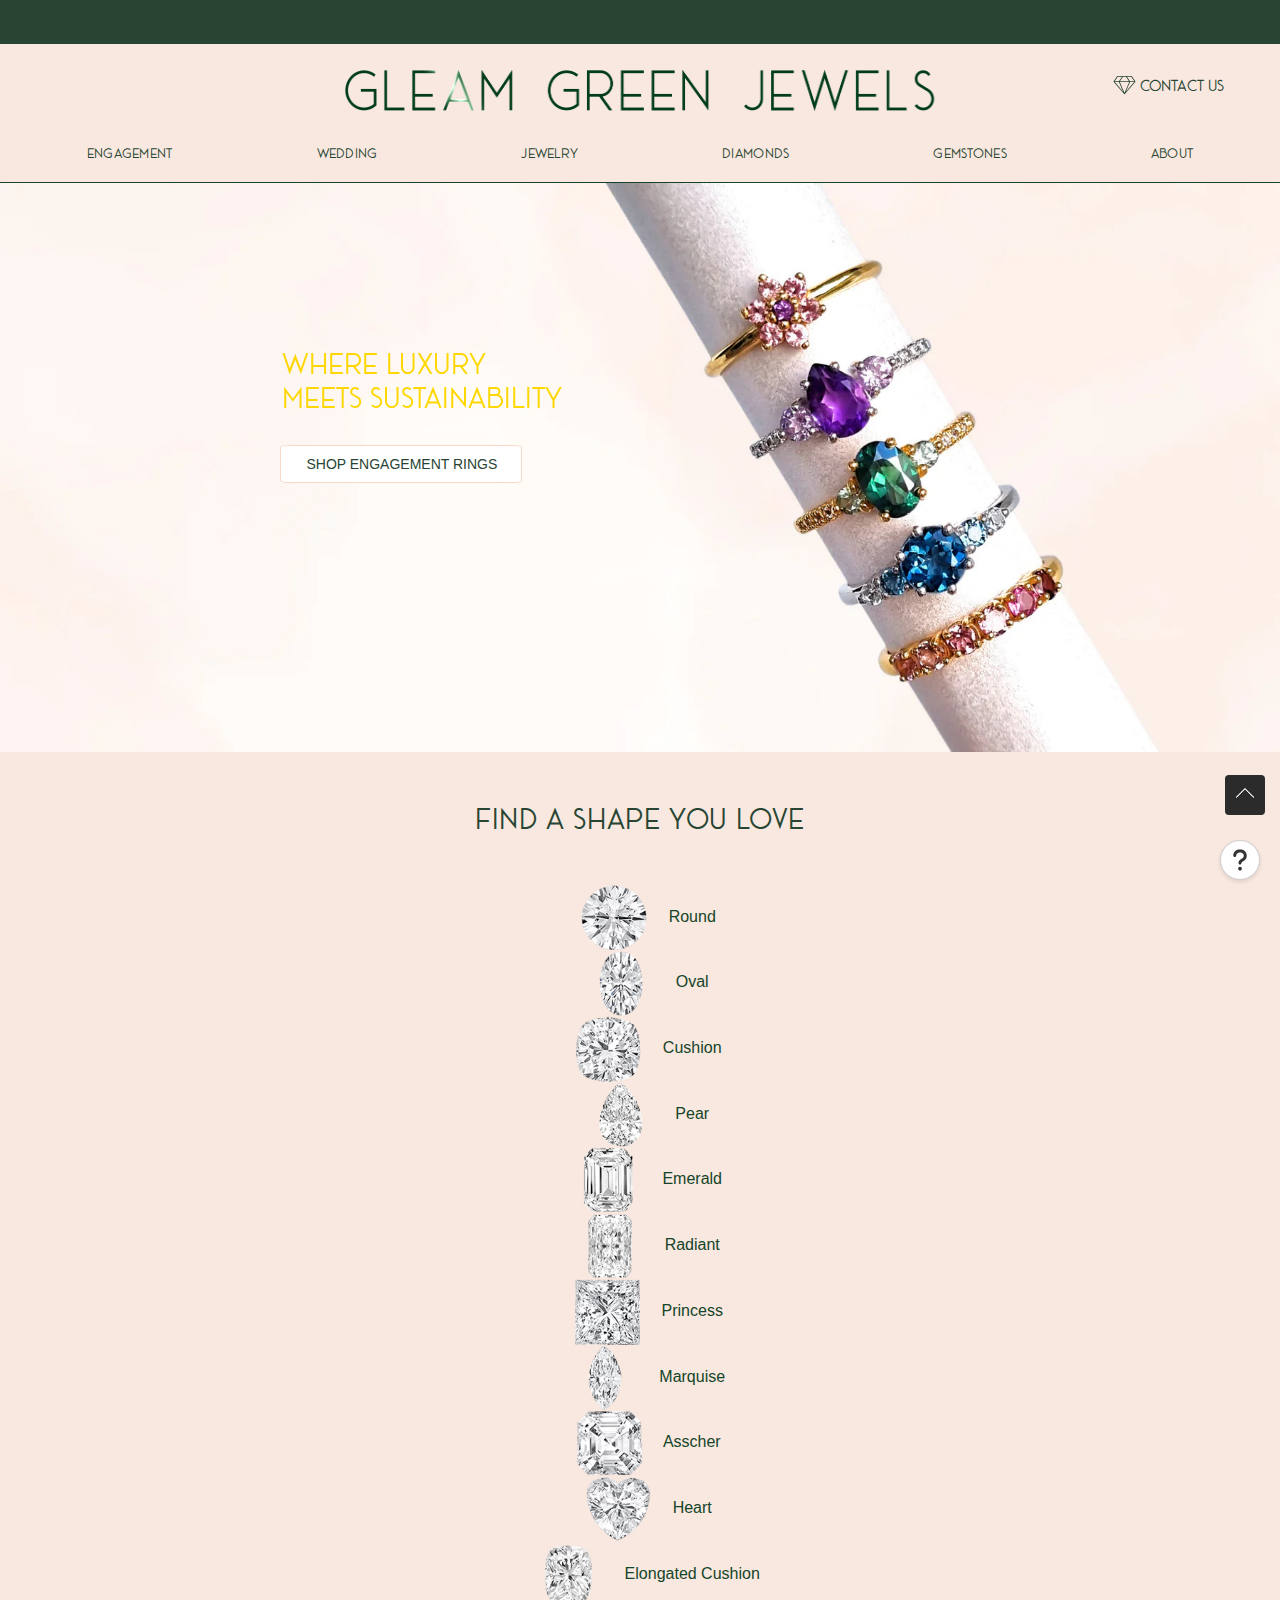
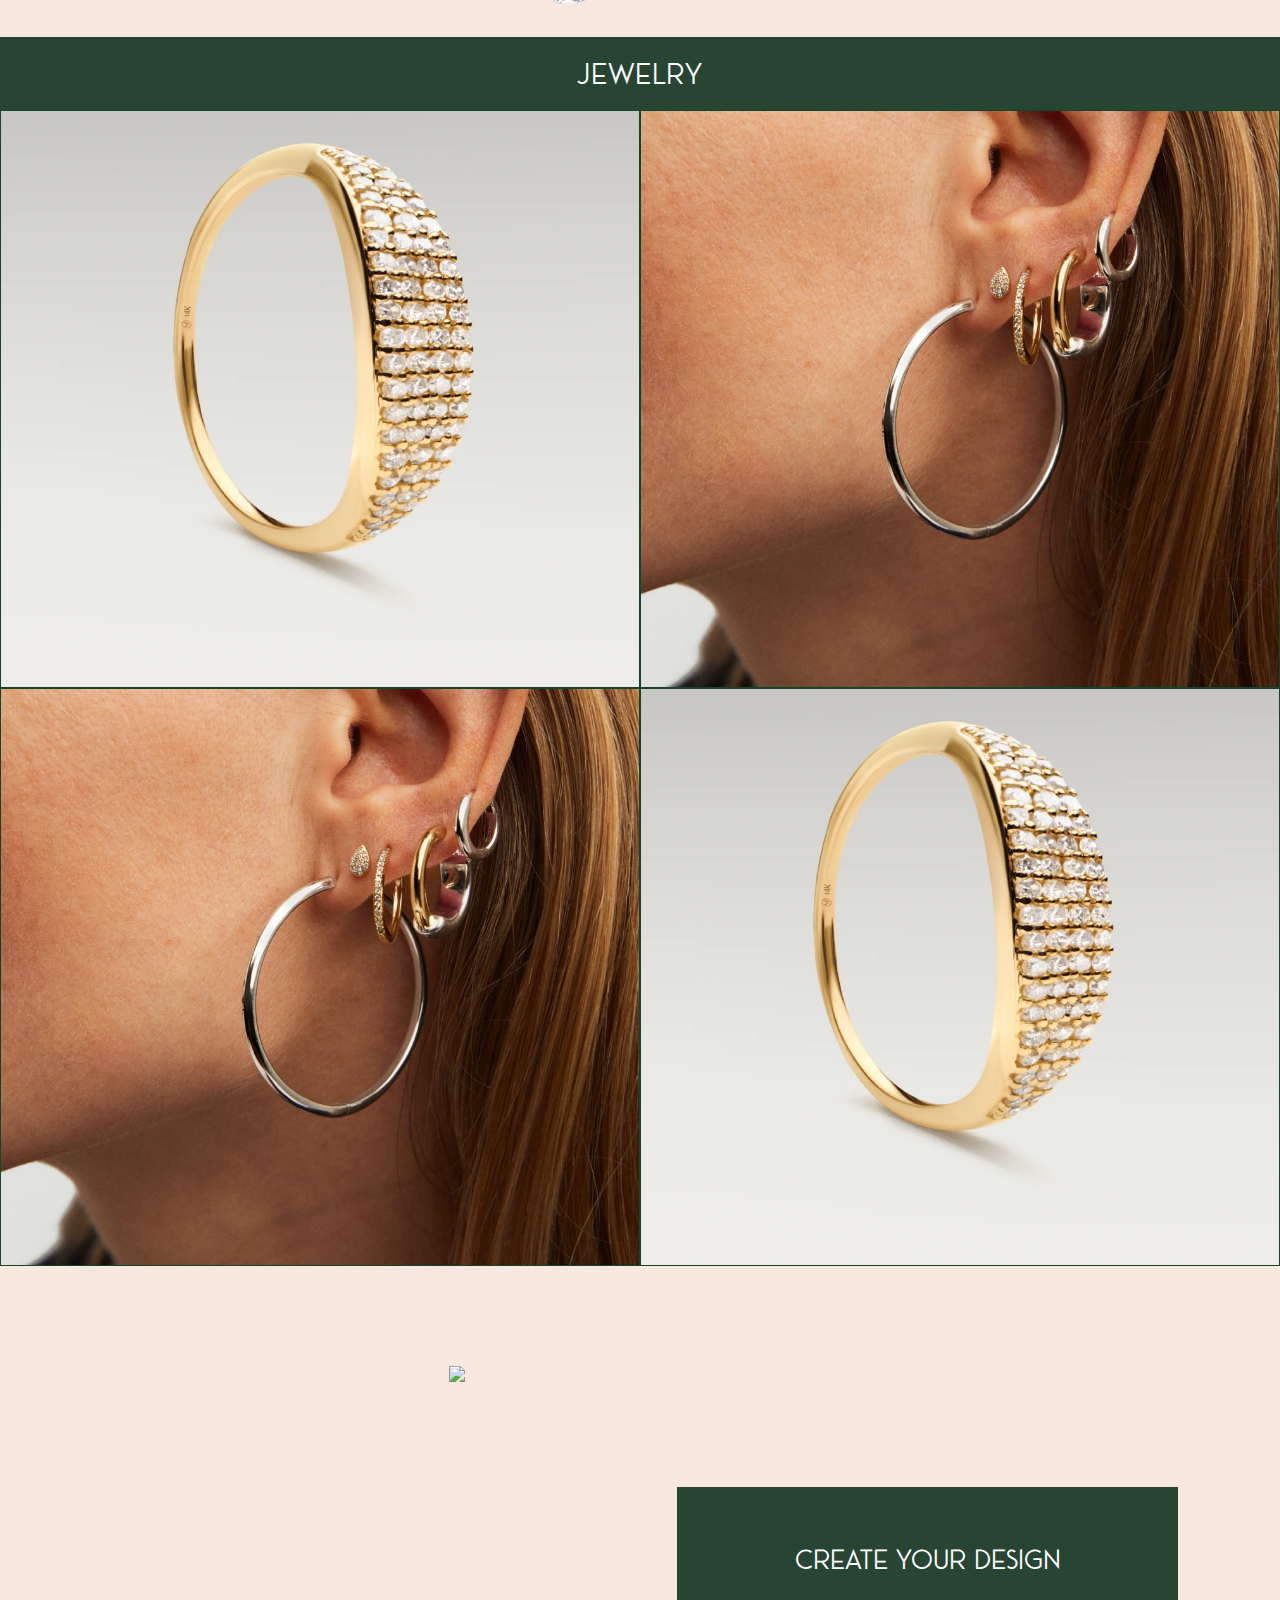
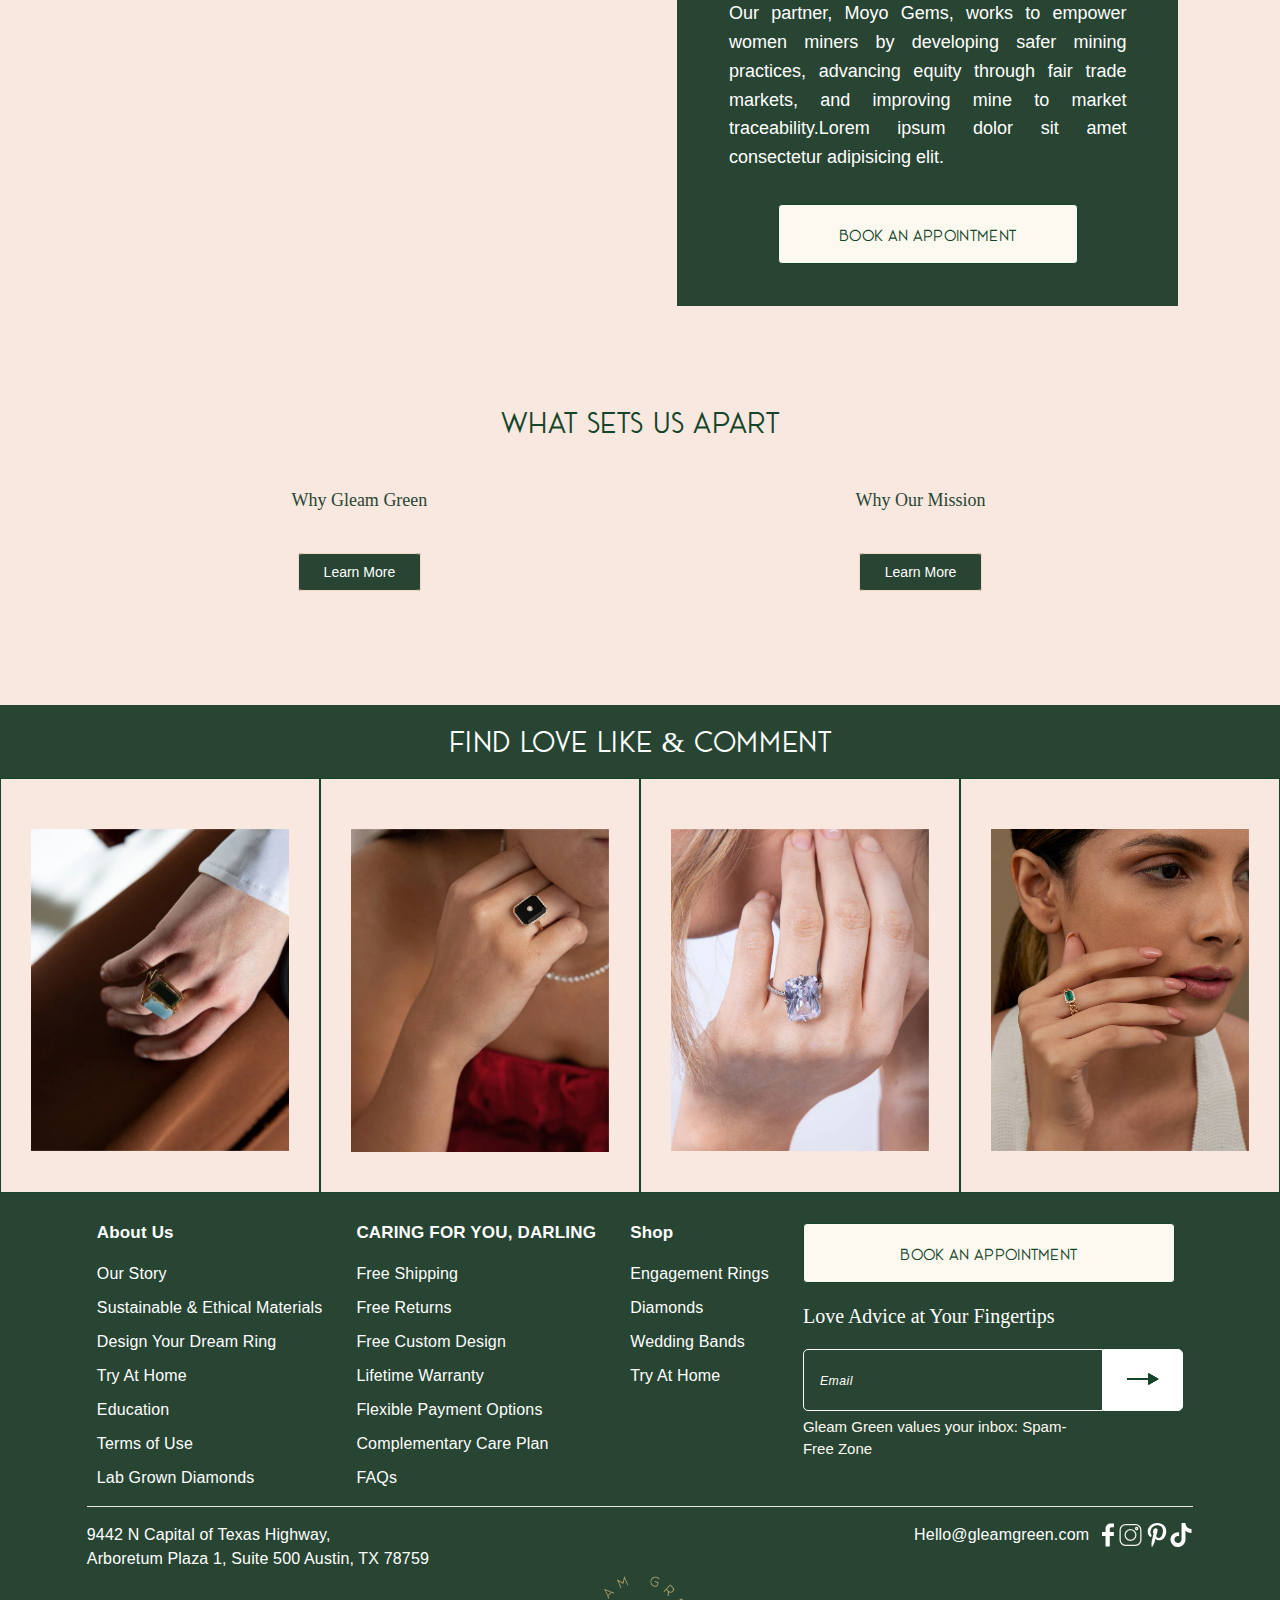
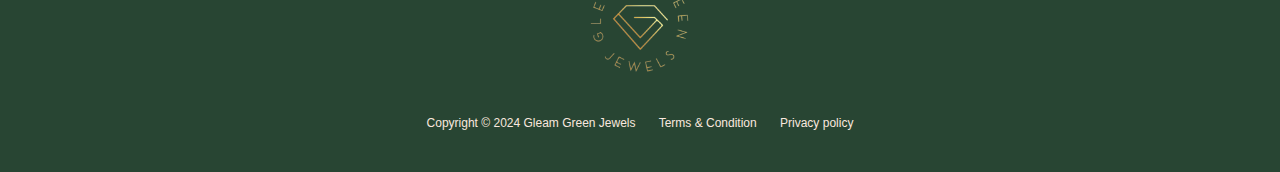
==== index.html @ c7a35955 "first changes" ====
<!DOCTYPE html>
<html lang="en">

<head>
  <meta charset="utf-8" />
  <meta http-equiv="X-UA-Compatible" content="IE=edge" />
  <meta name="viewport" content="width=device-width, initial-scale=1, maximum-scale=1,user-scalable=0" />
  <meta name="mobile-web-app-capable" content="yes" />

  <title>Gleam Green Jewels</title>
  <meta name="title" content="Lab Grown Diamond Jewelry | Lab Created Diamonds | Gleam Green Jewels" />
  <meta name="description"
    content="Discover exquisite lab grown diamond jewelry at Gleam Green Jewels.  Shop our stunning collection of lab created diamonds for the perfect blend of sustainability and beauty. " />
  <meta name="keywords" content="Welcome To Gleam Green Jewels" />
  <meta name="facebook-domain-verification" content="35gmfvjomh43nlae6ckpifptfanebv" />
  <meta name="p:domain_verify" content="8fe24c68cb77d298cdb9eaea27be6082" />
  <meta name="csrf-token" content="O7rP6PIpNU9p1ubCf6b6psFUedAJtEUYxdiS3LBJ" />
  <link rel="canonical" href="index.html" />
  <meta property="og:url" content="https://www.gleamgreen.com/" />

  <link rel="preconnect" href="https://images.gleamgreen.com" />
  <link rel="preconnect" href="https://media.gleamgreen.com" />
  <meta property="og:title" content="Lab Created Diamonds | Gleam Green Jewels" />
  <meta property="og:image" content="https://images.gleamgreen.com/images/logo.svg"
    name="Lab Created Diamonds | Gleam Green Jewels" />
  <meta property="og:description"
    content="Discover exquisite lab grown diamond jewelry at Gleam Green Jewels.  Shop our stunning collection of lab created diamonds for the perfect blend of sustainability and beauty. " />
  <meta property="og:site_name" content="https://www.gleamgreen.com" />
  <meta property="og:type" content="website" />

  <link rel="apple-touch-icon" sizes="57x57" href="img/logo/footer_logo.png" />
  <link rel="apple-touch-icon" sizes="60x60" href="img/logo/footer_logo.png" />
  <link rel="apple-touch-icon" sizes="72x72" href="img/logo/footer_logo.png" />
  <link rel="apple-touch-icon" sizes="76x76" href="img/logo/footer_logo.png" />
  <link rel="apple-touch-icon" sizes="114x114" href="img/logo/footer_logo.png" />
  <link rel="apple-touch-icon" sizes="120x120" href="img/logo/footer_logo.png" />
  <link rel="apple-touch-icon" sizes="144x144" href="img/logo/footer_logo.png" />
  <link rel="apple-touch-icon" sizes="152x152" href="img/logo/footer_logo.png" />
  <link rel="apple-touch-icon" sizes="180x180" href="img/logo/footer_logo.png" />
  <link rel="icon" type="image/png" sizes="192x192" href="img/logo/footer_logo.png" />
  <link rel="icon" type="image/png" sizes="32x32" href="img/logo/footer_logo.png" />
  <link rel="icon" type="image/png" sizes="96x96" href="img/logo/footer_logo.png" />
  <link rel="icon" type="image/png" sizes="16x16" href="img/logo/footer_logo.png" />
  <meta name="msapplication-TileColor" content="#000000" />
  <meta name="msapplication-TileImage" content="img/logo/footer_logo.png" />
  <meta name="theme-color" content="#000000" />

  <link rel="stylesheet" href="css/main.css" />
  <link rel="stylesheet" href="css/deserve_u.css" />
  <link rel="stylesheet" href="css/findlove.css" />
  <link rel="stylesheet" href="css/image.css" />
  <link rel="stylesheet" href="css/footer.css" />

  <style>
    /* Define the font */
    @font-face {
      font-family: MyCustomFont;
      font-weight: 900;
      src: url("AceSans-FREE.otf");
    }
  </style>

  <script src="js/main.js"></script>
</head>

<body class=" ">
  <div class="sidepanel d-none" id="cart-open" role="region" aria-label="Your Bag Sidebar" tabindex="0">
    <a href="javascript:void(0);" class="close" title="Close" role="button" aria-label="Close">
      <svg class="sv-close vam" aria-hidden="true" role="img" width="16" height="16">
        <use href="#sv-close" xmlns:xlink="http://www.w3.org/1999/xlink" xlink:href="#sv-close"></use>
      </svg>
    </a>
    <div class="p-3 border-bottom">
      <span class="d-block h5 text-center" role="heading" aria-level="2">Your Bag</span>
    </div>
    <div class="sp-header">
      <div class="sp-content">
        <div class="sp-inner sp-basket">
          <ol class="items empty-items">
            <li>
              <p role="region" aria-label="Your Bag is Empty!">
                Your Bag is Empty!
              </p>
              <p role="region" aria-label="Let's Start Shopping">
                <a href="index.html" class="action primary btn_link" title="Let's Start Shopping"
                  aria-label="Let's Start Shopping">Let's Start Shopping</a>
              </p>
            </li>
          </ol>
        </div>
      </div>
    </div>
  </div>
  <div class="sb-slidebar sb-left" data-sb-width="290px" style="z-index: 1">
    <div class="mobile-nav" id="mobiNav"></div>
  </div>
  <div id="sb-site">
    <header>
      <div class="header-top position-relative">
        <div class="container">
          <div id="glopal_cs_position" class="glopal-cs-main"></div>
          <div class="top-link text-center" id="promotion-text" role="region" aria-label="promotion">
            <p class="d-none top-text-content">
              <a target="_blank"></a>
              <span style="
                    font-weight: 500;
                    font-size: 13px;
                    color: #fff;
                    font-family: MyCustomFont;
                  ">BOOK A CONSULTATION</span>
            </p>
            <p class="d-none top-text-content">
              <a target="_blank"></a>
              <span style="
                    font-weight: 500;
                    font-size: 13px;
                    color: #fff;
                    font-family: MyCustomFont;
                  ">Every Purchase Funds Our Non-Profit.</span>
            </p>
          </div>
        </div>
      </div>

      <script>
        document.addEventListener("DOMContentLoaded", function () {
          var containers = document.querySelectorAll(".container");
          containers.forEach(function (container) {
            var slides = container.querySelectorAll(".top-text-content");
            var currentIndex = 0;
            var slideWidth = slides[0].offsetWidth; // Get the width of one slide

            function showNextSlide() {
              // Calculate the position for the next slide
              var newPosition = -(currentIndex * slideWidth);
              container.scroll({
                left: newPosition,
                behavior: "smooth",
              });
              currentIndex = (currentIndex + 1) % slides.length;
            }

            setInterval(showNextSlide, 3000); // Change slide every 3 seconds
          });
        });
      </script>

      <div id="header-sticky-anchor"></div>
      <div id="header-sticky">
        <div class="header-bottom position-relative" id="st-menu">
          <div class="container">
            <div class="d-flex flex-wrap no-gutters align-items-center position-relative">
              <div class="mobile-top-left d-lg-none">
                <ul class="d-flex align-items-center">
                  <li>
                    <a href="javascript:void(0);" aria-label="Mobile menu" title="Mobile Menu"
                      class="mobile-menu-bar sb-toggle-left" rel="nofollow">
                      <span></span>
                      <span></span>
                      <span></span>
                    </a>
                  </li>
                  <li class="d-none">
                    <a href="contact-us.html" aria-label="Contact Us" title="Contact Us"><svg class="sv-email"
                        aria-hidden="true" role="img" width="25" height="17">
                        <use href="#sv-email" xmlns:xlink="http://www.w3.org/1999/xlink" xlink:href="#sv-email"></use>
                      </svg></a>
                  </li>
                </ul>
              </div>

              <div class="header-logo text-center" style="display: flex">
                <a href="appointment.html" class aria-label="GleamGreenJewels.com" title="GleamGreenJewels.com">
                  <img src="./img/logo/Green-Logo-Gif-4 (1).gif" style="box-sizing: content-box"
                    alt="Gleam Green Jewels" />
                </a>
              </div>

              
              <div class="mobile-hide" style="display: inline-flex; margin-left: 90%">
								<a href="index copy.html" class="position-relative  con_icon" id="con_icon" rel="nofollow"
									style="font-family: MyCustomFont">
									<svg class="sv-contactus mobile-hides position-relative" aria-hidden="true"
										width="23" height="19">
										<use href="#sv-contactus" xmlns:xlink="http://www.w3.org/1999/xlink"
											xlink:href="#sv-contactus"></use>
									</svg>
									<span class="mobile-hide">CONTACT US</span>
								</a>
							</div>
							<div class="dropdown-contact mobile-hides text-left dd-contact">
								<ul class="dropdown-contact-list">
									<li class="glopal-hide">
										<a class="contact-top-link" href="javascript:void(0);"
											aria-label="Book an Appointment" title="Book an Appointment"
											onclick="if (!window.__cfRLUnblockHandlers) return false; showCalendly();"
											rel="nofollow" data-cf-modified-016465ea42d52e70208927bb->Book an
											Appointment</a>
									</li>
									<li class="glopal-hide">
										<a class="contact-top-link" href="javascript:void(0);"
											aria-label="In-person Appointment" title="In-person Appointment"
											onclick="if (!window.__cfRLUnblockHandlers) return false; showCalendly();"
											rel="nofollow" data-cf-modified-016465ea42d52e70208927bb->In-person
											Appointment</a>
									</li>
									<li class="glopal-show">
										<a class="contact-top-link" href="tel:+1-877-476-9627" aria-label="Call"
											title="Call" rel="nofollow">Call</a>
									</li>
									<li>
										<a class="contact-top-link" href="#" aria-label="Email Us" title="Email Us"
											rel="nofollow">Email Us</a>
									</li>
								</ul>
							</div>
            </div>
          </div>
        </div>

        
        <nav aria-label="navigation" class="position-relative d-none d-lg-block">
          <div class="container">
            <div class="navigation" id="deskNav">
              <div class="logo_sticky">
                <a href="index.html" aria-label="gleamgreen.com" title="gleamgreen.com" class>
                </a>
              </div>
              <ul class="nav-menu">
                <li class="d-lg-none mobile-search-close">
                  <div class="search-close-main">
                    <div class="header-search">
                      <div class="header-search-inner position-relative">
                        <form action="#" method="get" name="frmSearchMobile" id="frmSearchMobile"></form>
                      </div>
                    </div>
                    <div class="menu-close-icon">
                      <a href="javascript:void(0);" class="mobile-menu-bar sb-close" id="closeButton" rel="nofollow"
                        onclick="if (!window.__cfRLUnblockHandlers) return false; closeSidebar()"
                        aria-label="Mobile Menu" title="Mobile Menu" data-cf-modified-016465ea42d52e70208927bb->
                        <span></span>
                        <span></span>
                        <span></span>
                      </a>
                    </div>
                  </div>
                </li>
                <li class="sub-nav">
                  <a href="#" aria-label="Engagement" title="Engagement" class="nav-sub-hd ga4_top_nav_clk"
                    style="font-family: MyCustomFont; font-size: 14px">Engagement</a>
                  <span class="ar-subnav nav-sub-hd d-lg-none">
                    <svg class="sv-right-arrow" aria-hidden="true" role="img" width="12" height="12">
                      <use href="#sv-right-arrow" xmlns:xlink="http://www.w3.org/1999/xlink"
                        xlink:href="#sv-right-arrow"></use>
                    </svg>
                  </span>
                  <div class="nav-dropdown full-menu-dropdown engagement-dropdown design-ring-dropdown">
                    <div class="container">
                      <div class="row engagement-dropdown-top">
                        <div class="col-xl-6 col-lg-6 preset-rings-main engagement-dropdown-inner">
                          <h2 class="submenu-main-hd ttu">
                            PRE-DESIGNED RINGS
                          </h2>
                          <span class="ar-subnav nav-sub-hd d-lg-none">
                            <svg class="sv-right-arrow" aria-hidden="true" role="img" width="12" height="12">
                              <use href="#sv-right-arrow" xmlns:xlink="http://www.w3.org/1999/xlink"
                                xlink:href="#sv-right-arrow"></use>
                            </svg>
                          </span>
                          <div
                            class="nav-dropdown-main d-flex justify-content-between flex-lg-nowrap flex-wrap position-relative mb-lg-4 pb-lg-2">
                            <div class="nav-dropdown-links nav-dropdown-inner shop-style-dtl">
                              <div class="d-lg-none mb-3">
                                <a href="#" class="prime-link pl-0 pr-0 ga4_top_nav_clk" aria-label="Shop by Style"
                                  title="Shop by Style"><span>View all </span></a>
                              </div>
                              <h2 class="cust-h2">Shop by Style</h2>
                              <ul>
                                <li class="icon">
                                  <a href="#" aria-label="Solitaire" title="Solitaire"
                                    class="ga4_top_nav_clk">Solitaire</a>
                                </li>
                                <li class="icon">
                                  <a href="#" aria-label="Side Stone" title="Side Stone" class="ga4_top_nav_clk">Side
                                    Stone</a>
                                </li>
                                <li class="icon">
                                  <a href="#" aria-label="Halo" title="Halo" class="ga4_top_nav_clk">Halo</a>
                                </li>
                                <li class="icon">
                                  <a href="#" aria-label="Hidden Halo" title="Hidden Halo"
                                    class="ga4_top_nav_clk">Hidden Halo</a>
                                </li>
                                <li class="icon">
                                  <a href="#" aria-label="Three Stone" title="Three Stone" class="ga4_top_nav_clk">Three
                                    Stone</a>
                                </li>
                                <li class="icon">
                                  <a href="#" aria-label="Vintage Engagement Rings" title="Vintage Engagement Rings"
                                    class="ga4_top_nav_clk">Vintage</a>
                                </li>
                                <li class="icon">
                                  <a href="#" aria-label="Bridal Sets" title="Bridal Sets"
                                    class="ga4_top_nav_clk">Bridal Sets</a>
                                </li>
                                <li class="icon">
                                  <a href="#" aria-label="Badgley Mischka" title="Badgley Mischka"
                                    class="ga4_top_nav_clk">Badgley Mischka</a>
                                </li>

                                <li class="icon">
                                  <a href="#" aria-label="High Jewelry Engagement Ring"
                                    title="High Jewelry Engagement Ring" class="ga4_top_nav_clk">High Jewelry</a>
                                </li>
                                <li class="icon">
                                  <a href="#" aria-label="New Arrivals" title="New Arrivals" class="ga4_top_nav_clk">New
                                    Arrivals</a>
                                </li>
                                <li class="icon">
                                  <a href="#" class="ga4_top_nav_clk">In-Stock</a>
                                </li>
                              </ul>
                            </div>
                            <div class="nav-dropdown-links nav-dropdown-inner shape-dtl">
                              <h2 class="cust-h2">Shop by Shape</h2>
                              <ul class="d-flex flex-wrap align-items-center">
                                <li class="icon">
                                  <a href="#" aria-label="Round Diamond" title="Round Diamond"
                                    class="ga4_top_nav_img_clk"><span class="thumb-icon"><img
                                        src="https://images.grownbrilliance.com/images/menu/round.svg" loading="lazy"
                                        width="30" height="30" title="Round Diamond"
                                        alt="Round Diamond" /></span>Round</a>
                                </li>
                                <li class="icon">
                                  <a href="#" aria-label="Emerald Diamond" title="Emerald Diamond"
                                    class="ga4_top_nav_img_clk"><span class="thumb-icon"><img
                                        src="https://images.grownbrilliance.com/images/menu/emerald.svg" loading="lazy"
                                        width="30" height="30" title="Emerald Diamond"
                                        alt="Emerald Diamond" /></span>Emerald</a>
                                </li>
                                <li class="icon">
                                  <a href="#" aria-label="Princess Diamond" title="Princess Diamond"
                                    class="ga4_top_nav_img_clk"><span class="thumb-icon"><img
                                        src="https://images.grownbrilliance.com/images/menu/princess.svg" loading="lazy"
                                        width="30" height="30" title="Princess Diamond"
                                        alt="Princess Diamond" /></span>Princess</a>
                                </li>
                                <li class="icon">
                                  <a href="#" aria-label="Pear Diamond" title="Pear Diamond"
                                    class="ga4_top_nav_img_clk"><span class="thumb-icon"><img
                                        src="https://images.grownbrilliance.com/images/menu/pear.svg" loading="lazy"
                                        width="30" height="30" title="Pear Diamond" alt="Pear Diamond" /></span>Pear</a>
                                </li>
                                <li class="icon">
                                  <a href="#" aria-label="Cushion Diamond" title="Cushion Diamond"
                                    class="ga4_top_nav_img_clk"><span class="thumb-icon"><img
                                        src="https://images.grownbrilliance.com/images/menu/cushion.svg" loading="lazy"
                                        width="30" height="30" title="Cushion Diamond"
                                        alt="Cushion Diamond" /></span>Cushion</a>
                                </li>
                                <li class="icon">
                                  <a href="#" aria-label="Oval Diamond" title="Oval Diamond"
                                    class="ga4_top_nav_img_clk"><span class="thumb-icon"><img
                                        src="https://images.grownbrilliance.com/images/menu/oval.svg" loading="lazy"
                                        width="30" height="30" title="Oval Diamond" alt="Oval Diamond" /></span>Oval</a>
                                </li>
                                <li class="icon">
                                  <a href="#" aria-label="Asscher Diamond" title="Asscher Diamond"
                                    class="ga4_top_nav_img_clk"><span class="thumb-icon"><img
                                        src="https://images.grownbrilliance.com/images/menu/asscher.svg" loading="lazy"
                                        width="30" height="30" title="Asscher Diamond"
                                        alt="Asscher Diamond" /></span>Asscher</a>
                                </li>
                                <li class="icon">
                                  <a href="#" aria-label="Radiant Diamond" title="Radiant Diamond"
                                    class="ga4_top_nav_img_clk"><span class="thumb-icon"><img
                                        src="https://images.grownbrilliance.com/images/menu/radiant.svg" loading="lazy"
                                        width="30" height="30" title="Radiant Diamond"
                                        alt="Radiant Diamond" /></span>Radiant</a>
                                </li>
                                <li class="icon">
                                  <a href="#" aria-label="Heart Diamond" title="Heart Diamond"
                                    class="ga4_top_nav_img_clk"><span class="thumb-icon"><img
                                        src="https://images.grownbrilliance.com/images/menu/heart.svg" loading="lazy"
                                        title="Heart Diamond" width="30" height="30"
                                        alt="Heart Diamond" /></span>Heart</a>
                                </li>
                                <li class="icon">
                                  <a href="#" aria-label="Marquise LDiamond" title="Marquise Diamond"
                                    class="ga4_top_nav_img_clk"><span class="thumb-icon"><img
                                        src="https://images.grownbrilliance.com/images/menu/marquise.svg" loading="lazy"
                                        width="30" height="30" title="Marquise Diamond"
                                        alt="Marquise Diamond" /></span>Marquise</a>
                                </li>
                                <li class="icon full-width-shape">
                                  <a href="#" aria-label="Elongated Cushion Diamond" title="Elongated Cushion Diamond"
                                    class="ga4_top_nav_clk"><span class="thumb-icon"><img
                                        src="https://images.grownbrilliance.com/images/menu/elongated-cushion.svg"
                                        loading="lazy" width="30" height="30" title="Elongated Cushion Diamond"
                                        alt="Elongated Cushion Diamond" /></span>Elongated Cushion</a>
                                </li>
                              </ul>
                            </div>
                            <div class="nav-dropdown-links nav-dropdown-inner metal-dtl">
                              <h2 class="cust-h2">Shop by Metal</h2>
                              <ul>
                                <li class="icon">
                                  <a href="#" aria-label="Yellow Gold" title="Yellow Gold" class="ga4_top_nav_clk"><span
                                      class="thumb-icon"><img
                                        src="https://images.grownbrilliance.com/images/metal/yellow-gold-new.svg"
                                        loading="lazy" width="20" height="20" title="Yellow Gold"
                                        alt="Yellow Gold" /></span>Yellow Gold</a>
                                </li>
                                <li class="icon">
                                  <a href="#" aria-label="White Gold" title="White Gold" class="ga4_top_nav_clk"><span
                                      class="thumb-icon"><img
                                        src="https://images.grownbrilliance.com/images/metal/white-gold-new.svg"
                                        loading="lazy" width="20" height="20" title="White Gold"
                                        alt="White Gold" /></span>White Gold</a>
                                </li>
                                <li class="icon">
                                  <a href="#" aria-label="Rose Gold" title="Rose Gold" class="ga4_top_nav_clk"><span
                                      class="thumb-icon"><img
                                        src="https://images.grownbrilliance.com/images/metal/rose-gold-new.svg"
                                        loading="lazy" width="20" height="20" title="Rose Gold"
                                        alt="Rose Gold" /></span>Rose Gold</a>
                                </li>
                                <li class="icon">
                                  <a href="#" aria-label="Platinum" title="Platinum" class="ga4_top_nav_clk"><span
                                      class="thumb-icon"><img
                                        src="https://images.grownbrilliance.com/images/metal/platinum-new.svg"
                                        loading="lazy" width="20" height="20" title="Platinum"
                                        alt="Platinum" /></span>Platinum</a>
                                </li>
                                <li class="icon d-none d-lg-block">&nbsp;</li>
                                <li class="d-lg-none pt-2 pb-3">
                                  <a href="#" aria-label="Shop by Metal" title="Shop by Metal"
                                    class="prime-link ga4_top_nav_clk"><span>View all</span></a>
                                </li>
                              </ul>
                            </div>
                            <div class="nav-dropdown-links nav-dropdown-inner dmd-jewelry-main d-lg-none">
                              <h2 class="submenu-main-hd ttu">
                                DIAMOND EDUCATION
                              </h2>
                              <ul>
                                <li>
                                  <a href="#" aria-label="Learn About the 4Cs" title="Learn About the 4Cs"
                                    class="ga4_top_nav_clk">Learn About the 4Cs</a>
                                </li>
                                <li>
                                  <a href="#" aria-label="Learn About the Diamond Shapes"
                                    title="Learn About the Diamond Shapes" class="ga4_top_nav_clk">Learn About the
                                    Diamond Shapes</a>
                                </li>
                                <li>
                                  <a href="#" aria-label="Learn About Lab Grown Diamonds"
                                    title="Learn About Lab Grown Diamonds" class="ga4_top_nav_clk">Learn About Lab Grown
                                    Diamonds</a>
                                </li>
                              </ul>
                            </div>
                            <div class="nav-dropdown-links nav-dropdown-inner dmd-jewelry-main d-lg-none">
                              <h2 class="submenu-main-hd ttu">
                                Jewelry Guide
                              </h2>
                              <ul>
                                <li>
                                  <a href="#" aria-label="Engagement Ring Style" title="Engagement Ring Style"
                                    class="ga4_top_nav_clk">Engagement Ring Style</a>
                                </li>
                                <li>
                                  <a href="#" aria-label="Find the Perfect Engagement Ring"
                                    title="Find the Perfect Engagement Ring" class="ga4_top_nav_clk">Find the Perfect
                                    Engagement Ring</a>
                                </li>
                                <li>
                                  <a href="#" aria-label="Find the Right Metal" title="Find the Right Metal"
                                    class="ga4_top_nav_clk">Find the Right Metal</a>
                                </li>
                                <li>
                                  <a href="#" aria-label="Find Your Ring Size" title="Find Your Ring Size"
                                    class="ga4_top_nav_clk">Find Your Ring Size</a>
                                </li>
                              </ul>
                            </div>
                            <div class="btn-viewall d-none mb-4">
                              <a href="#" aria-label="Jewelry Guide" title="Jewelry Guide"
                                class="btn btn-secondary d-block ga4_top_nav_clk"><span class>View all</span></a>
                            </div>
                          </div>
                        </div>
                        <div class="col-xl-6 col-lg-6 design-ring-main engagement-dropdown-inner">
                          <h2 class="submenu-main-hd ttu">
                            DESIGN YOUR RING
                          </h2>
                          <span class="ar-subnav nav-sub-hd d-lg-none">
                            <svg class="sv-right-arrow" aria-hidden="true" role="img" width="12" height="12">
                              <use href="#sv-right-arrow" xmlns:xlink="http://www.w3.org/1999/xlink"
                                xlink:href="#sv-right-arrow"></use>
                            </svg>
                          </span>
                          <div class="nav-dropdown-main text-center position-relative mb-3 mb-lg-0">
                            <div class="your-ring-thumb">
                              <div class="d-none d-lg-block">
                                <img
                                  src="https://media.grownbrilliance.com/a2c5372a-e16a-4ea3-b361-da9fdc89a59f/https:/images.grownbrilliance.com/images/menu/DYO_Desktop.jpg"
                                  loading="lazy" width="685" height="180" class="d-block w-100" title="Design Your Ring"
                                  alt="Design Your Ring" />
                              </div>
                            </div>
                            <div class="your-ring-content">
                              <p class="d-none">
                                Creating your PERFECT engagement ring is as
                                easy as 1+2=3
                              </p>
                              <div
                                class="your-ring-button d-flex flex-lg-nowrap flex-wrap align-items-center justify-content-center">
                                <div class="ring-button-inner">
                                  <a href="#" aria-label="START WITH THE DIAMOND" title="START WITH THE DIAMOND"
                                    class="btn btn-secondary d-block ga4_top_nav_clk">START WITH THE DIAMOND</a>
                                </div>
                              </div>
                            </div>
                            <div class="dmd-jewelry-main text-left mt-4 pt-3 d-none d-lg-block">
                              <div class="row">
                                <div class="col-lg-6">
                                  <h2 class="submenu-main-hd ttu">
                                    DIAMOND EDUCATION
                                  </h2>
                                  <ul>
                                    <li>
                                      <a href="#" class="ga4_top_nav_clk" aria-label="Learn About the 4Cs"
                                        title="Learn About the 4Cs">Learn About the 4Cs</a>
                                    </li>
                                    <li>
                                      <a href="3" class="ga4_top_nav_clk" aria-label="Learn About the Diamond Shapes"
                                        title="Learn About the Diamond Shapes">Learn About the Diamond Shapes</a>
                                    </li>
                                    <li>
                                      <a href="#" class="ga4_top_nav_clk" aria-label="Learn About Lab Grown Diamonds"
                                        title="Learn About Lab Grown Diamonds">Learn About Lab Grown Diamonds</a>
                                    </li>
                                  </ul>
                                </div>
                                <div class="col-lg-6">
                                  <h2 class="submenu-main-hd ttu">
                                    Jewelry Guide
                                  </h2>
                                  <ul>
                                    <li>
                                      <a href="#" class="ga4_top_nav_clk" aria-label="Engagement Ring Style"
                                        title="Engagement Ring Style">Engagement Ring Style</a>
                                    </li>
                                    <li>
                                      <a href="#" class="ga4_top_nav_clk" aria-label="Find the Perfect Engagement Ring"
                                        title="Find the Perfect Engagement Ring">Find the Perfect Engagement Ring</a>
                                    </li>
                                    <li>
                                      <a href="#" class="ga4_top_nav_clk" aria-label="Find the Right Metal"
                                        title="Find the Right Metal">Find the Right Metal</a>
                                    </li>
                                    <li>
                                      <a href="#" class="ga4_top_nav_clk" aria-label="Find Your Ring Size"
                                        title="Find Your Ring Size">Find Your Ring Size</a>
                                    </li>
                                  </ul>
                                </div>
                              </div>
                            </div>
                          </div>
                        </div>
                      </div>
                    </div>
                    <div class="d-none mobile-menu-img">
                      <a href="#" aria-label="Engagement" title="Engagement" class="ga4_top_nav_clk"><img
                          src="https://media.grownbrilliance.com/a2c5372a-e16a-4ea3-b361-da9fdc89a59f/https:/images.grownbrilliance.com/images/menu/engagement-mob-menu.jpg"
                          loading="lazy" width="360" height="130" title="Engagement" alt="Engagement" /></a>
                    </div>
                  </div>
                </li>
                <li class="sub-nav d-none">
                  <a href="#" aria-label="Truly Custom Engagement Rings" title="Truly Custom Engagement Rings"
                    class="nav-sub-hd-link ga4_top_nav_clk" style="font-family: MyCustomFont">Truly Custom Engagement
                    Rings</a>
                </li>
                <li class="sub-nav">
                  <a href="#" aria-label="Wedding" title="Wedding" class="nav-sub-hd ga4_top_nav_clk"
                    data-uw-rm-brl="PR" data-uw-original-href="#"
                    style="font-family: MyCustomFont; font-size: 14px">Wedding</a>
                  <span class="ar-subnav nav-sub-hd d-lg-none">
                    <svg class="sv-right-arrow" aria-hidden="true" role="img" width="12" height="12">
                      <use href="#sv-right-arrow" xmlns:xlink="http://www.w3.org/1999/xlink"
                        xlink:href="#sv-right-arrow"></use>
                    </svg>
                  </span>
                  <div class="nav-dropdown full-menu-dropdown wedding-dropdown-main">
                    <div class="container">
                      <div class="wedding-dropdown-menu d-flex flex-lg-nowrap flex-wrap justify-content-center">
                        <div class="wedding-dropdown-inner">
                          <h2 class="submenu-main-hd ttu mb-3">WOMEN</h2>
                          <div class="mb-3 d-none">
                            <a href="#" aria-label="Wedding" title="Wedding" class="btn_link ga4_top_nav_clk"
                              data-uw-rm-brl="PR" data-uw-original-href="#">Wedding</a>
                          </div>
                          <div
                            class="nav-dropdown-main d-flex justify-content-between flex-lg-nowrap flex-wrap mb-4 pb-2">
                            <div class="nav-dropdown-links nav-dropdown-inner">
                              <div class="d-lg-none mb-3">
                                <a href="#" aria-label="WOMEN" title="WOMEN"
                                  class="prime-link pl-0 pr-0 ga4_top_nav_clk" data-uw-rm-brl="PR"
                                  data-uw-original-href="#"><span class="">View all </span></a>
                              </div>
                              <h2 class="cust-h2">Shop by Style</h2>
                              <ul>
                                <li>
                                  <a href="#" class="ga4_top_nav_clk" aria-label="Wedding Bands" title="Wedding Bands"
                                    data-uw-rm-brl="PR" data-uw-original-href="#">Wedding Bands</a>
                                </li>
                                <li>
                                  <a href="#" class="ga4_top_nav_clk" aria-label="Anniversary Bands"
                                    title="Anniversary Bands" data-uw-rm-brl="PR" data-uw-original-href="#">Anniversary
                                    Bands</a>
                                </li>
                                <li>
                                  <a href="#" class="ga4_top_nav_clk" aria-label="Eternity Bands" title="Eternity Bands"
                                    data-uw-rm-brl="PR" data-uw-original-href="#">Eternity Bands</a>
                                </li>

                                <li>
                                  <a href="#" aria-label="Design Your Ring Stack" title="Design Your Ring Stack"
                                    class="ga4_top_nav_clk" data-uw-rm-brl="PR" data-uw-original-href="#">Design Your
                                    Ring Stack</a>
                                </li>
                                <li>
                                  <a href="#" aria-label="Ring Enhancers" title="Ring Enhancers" class="ga4_top_nav_clk"
                                    data-uw-rm-brl="PR" data-uw-original-href="#">Ring Enhancers</a>
                                </li>

                                <li>
                                  <a href="#" aria-label="New Arrivals" title="New Arrivals" class="ga4_top_nav_clk"
                                    data-uw-rm-brl="PR" data-uw-original-href="#">New Arrivals</a>
                                </li>
                                <li>
                                  <a href="#" aria-label="In-Stock" title="In-Stock" class="ga4_top_nav_clk"
                                    data-uw-rm-brl="PR" data-uw-original-href="#">In-Stock</a>
                                </li>
                              </ul>
                            </div>
                            <div class="nav-dropdown-links nav-dropdown-inner shape-dtl">
                              <h2 class="cust-h2">Shop by Shape</h2>
                              <ul class="d-flex flex-wrap align-items-center">
                                <li class="icon">
                                  <a href="#" aria-label="Round Lab Grown Diamond" title="Round Lab Grown Diamond"
                                    class="ga4_top_nav_clk" data-uw-rm-brl="PR" data-uw-original-href="#"><span
                                      class="thumb-icon"><img
                                        src="https://images.grownbrilliance.com/images/menu/round.svg" loading="lazy"
                                        width="30" height="30" title="Round Lab Grown Diamond"
                                        alt="Round Lab Grown Diamond" data-uw-rm-alt-original="Round Lab Grown Diamond"
                                        role="img" data-uw-rm-alt="ALT" /></span>Round</a>
                                </li>
                                <li class="icon">
                                  <a href="#" aria-label="Princess Lab Grown Diamond" title="Princess Lab Grown Diamond"
                                    class="ga4_top_nav_clk" data-uw-rm-brl="PR" data-uw-original-href="#"><span
                                      class="thumb-icon"><img
                                        src="https://images.grownbrilliance.com/images/menu/princess.svg" loading="lazy"
                                        width="30" height="30" title="Princess Lab Grown Diamond"
                                        alt="Princess Lab Grown Diamond"
                                        data-uw-rm-alt-original="Princess Lab Grown Diamond" role="img"
                                        data-uw-rm-alt="ALT" /></span>Princess</a>
                                </li>
                                <li class="icon">
                                  <a href="#" aria-label="Cushion Lab Grown Diamond" title="Cushion Lab Grown Diamond"
                                    class="ga4_top_nav_clk" data-uw-rm-brl="PR" data-uw-original-href="#"><span
                                      class="thumb-icon"><img
                                        src="https://images.grownbrilliance.com/images/menu/cushion.svg" loading="lazy"
                                        width="30" height="30" title="Cushion Lab Grown Diamond"
                                        alt="Cushion Lab Grown Diamond"
                                        data-uw-rm-alt-original="Cushion Lab Grown Diamond" role="img"
                                        data-uw-rm-alt="ALT" /></span>Cushion</a>
                                </li>
                                <li class="icon">
                                  <a href="#" aria-label="Asscher Lab Grown Diamond" title="Asscher Lab Grown Diamond"
                                    class="ga4_top_nav_clk" data-uw-rm-brl="PR" data-uw-original-href="#"><span
                                      class="thumb-icon"><img
                                        src="https://images.grownbrilliance.com/images/menu/asscher.svg" loading="lazy"
                                        width="30" height="30" title="Asscher Lab Grown Diamond"
                                        alt="Asscher Lab Grown Diamond"
                                        data-uw-rm-alt-original="Asscher Lab Grown Diamond" role="img"
                                        data-uw-rm-alt="ALT" /></span>Asscher</a>
                                </li>
                                <li class="icon">
                                  <a href="#" aria-label="Heart Lab Grown Diamond" title="Heart Lab Grown Diamond"
                                    class="ga4_top_nav_clk" data-uw-rm-brl="PR" data-uw-original-href="#"><span
                                      class="thumb-icon"><img
                                        src="https://images.grownbrilliance.com/images/menu/heart.svg" loading="lazy"
                                        width="30" height="30" title="Heart Lab Grown Diamond"
                                        alt="Heart Lab Grown Diamond" data-uw-rm-alt-original="Heart Lab Grown Diamond"
                                        role="img" data-uw-rm-alt="ALT" /></span>Heart</a>
                                </li>
                                <li class="icon">
                                  <a href="#" aria-label="Emerald Lab Grown Diamond" title="Emerald Lab Grown Diamond"
                                    class="ga4_top_nav_clk" data-uw-rm-brl="PR" data-uw-original-href="#"><span
                                      class="thumb-icon"><img
                                        src="https://images.grownbrilliance.com/images/menu/emerald.svg" loading="lazy"
                                        width="30" height="30" title="Emerald Lab Grown Diamond"
                                        alt="Emerald Lab Grown Diamond"
                                        data-uw-rm-alt-original="Emerald Lab Grown Diamond" role="img"
                                        data-uw-rm-alt="ALT" /></span>Emerald</a>
                                </li>
                                <li class="icon">
                                  <a href="#" aria-label="Pear Lab Grown Diamond" title="Pear Lab Grown Diamond"
                                    class="ga4_top_nav_clk" data-uw-rm-brl="PR" data-uw-original-href="#"><span
                                      class="thumb-icon"><img
                                        src="https://images.grownbrilliance.com/images/menu/pear.svg" loading="lazy"
                                        width="30" height="30" title="Pear Lab Grown Diamond"
                                        alt="Pear Lab Grown Diamond" data-uw-rm-alt-original="Pear Lab Grown Diamond"
                                        role="img" data-uw-rm-alt="ALT" /></span>Pear</a>
                                </li>
                                <li class="icon">
                                  <a href="#" aria-label="Oval Lab Grown Diamond" title="Oval Lab Grown Diamond"
                                    class="ga4_top_nav_clk" data-uw-rm-brl="PR" data-uw-original-href="#"><span
                                      class="thumb-icon"><img
                                        src="https://images.grownbrilliance.com/images/menu/oval.svg" loading="lazy"
                                        width="30" height="30" title="Oval Lab Grown Diamond"
                                        alt="Oval Lab Grown Diamond" data-uw-rm-alt-original="Oval Lab Grown Diamond"
                                        role="img" data-uw-rm-alt="ALT" /></span>Oval</a>
                                </li>
                                <li class="icon">
                                  <a href="#" aria-label="Marquise Lab Grown Diamond" title="Marquise Lab Grown Diamond"
                                    class="ga4_top_nav_clk" data-uw-rm-brl="PR" data-uw-original-href="#"><span
                                      class="thumb-icon"><img
                                        src="https://images.grownbrilliance.com/images/menu/marquise.svg" loading="lazy"
                                        width="30" height="30" title="Marquise Lab Grown Diamond"
                                        alt="Marquise Lab Grown Diamond"
                                        data-uw-rm-alt-original="Marquise Lab Grown Diamond" role="img"
                                        data-uw-rm-alt="ALT" /></span>Marquise</a>
                                </li>
                              </ul>
                              <div class="pt-2 pb-3 pt-lg-0 pb-lg-0 d-none">
                                <a href="#" aria-label="Shop by Shape" title="Shop by Shape"
                                  class="prime-link d-flex align-items-center ga4_top_nav_clk" data-uw-rm-brl="PR"
                                  data-uw-original-href="#">
                                  <span class="mr-1">View all shapes</span>
                                  <svg class="sv-right-arrow" aria-hidden="true" role="img" width="10" height="10">
                                    <use href="#sv-right-arrow" xmlns:xlink="http://www.w3.org/1999/xlink"
                                      xlink:href="#sv-right-arrow"></use>
                                  </svg>
                                </a>
                              </div>
                            </div>
                            <div class="nav-dropdown-links nav-dropdown-inner metal-dtl">
                              <h2 class="cust-h2">Shop By Metal</h2>
                              <ul>
                                <li class="icon">
                                  <a href="#" aria-label="Yellow Gold" title="Yellow Gold" class="ga4_top_nav_clk"
                                    data-uw-rm-brl="PR" data-uw-original-href="#"><span class="thumb-icon"><img
                                        src="https://images.grownbrilliance.com/images/metal/yellow-gold-new.svg"
                                        loading="lazy" width="20" height="20" title="Yellow Gold" alt="Yellow Gold"
                                        data-uw-rm-alt-original="Yellow Gold" role="img"
                                        data-uw-rm-alt="ALT" /></span>Yellow Gold</a>
                                </li>
                                <li class="icon">
                                  <a href="#" aria-label="White Gold" title="White Gold" class="ga4_top_nav_clk"
                                    data-uw-rm-brl="PR" data-uw-original-href="#"><span class="thumb-icon"><img
                                        src="https://images.grownbrilliance.com/images/metal/white-gold-new.svg"
                                        loading="lazy" width="20" height="20" title="White Gold" alt="White Gold"
                                        data-uw-rm-alt-original="White Gold" role="img"
                                        data-uw-rm-alt="ALT" /></span>White Gold</a>
                                </li>
                                <li class="icon">
                                  <a href="#" aria-label="Rose Gold" title="Rose Gold" class="ga4_top_nav_clk"
                                    data-uw-rm-brl="PR" data-uw-original-href="#"><span class="thumb-icon"><img
                                        src="https://images.grownbrilliance.com/images/metal/rose-gold-new.svg"
                                        loading="lazy" width="20" height="20" title="Rose Gold" alt="Rose Gold"
                                        data-uw-rm-alt-original="Rose Gold" role="img"
                                        data-uw-rm-alt="ALT" /></span>Rose Gold</a>
                                </li>
                                <li class="icon">
                                  <a href="#" aria-label="Platinum" title="Platinum" class="ga4_top_nav_clk"
                                    data-uw-rm-brl="PR" data-uw-original-href="#"><span class="thumb-icon"><img
                                        src="https://images.grownbrilliance.com/images/metal/platinum-new.svg"
                                        loading="lazy" width="20" height="20" title="Platinum" alt="Platinum"
                                        data-uw-rm-alt-original="Platinum" role="img"
                                        data-uw-rm-alt="ALT" /></span>Platinum</a>
                                </li>
                                <li class="icon d-none d-lg-block">&nbsp;</li>
                              </ul>
                            </div>
                            <div class="nav-dropdown-inner d-lg-none">
                              <a href="#" aria-label="Shop By Metal" title="Shop By Metal"
                                class="prime-link ga4_top_nav_clk" data-uw-rm-brl="PR" data-uw-original-href="#"><span
                                  class="">View all</span></a>
                            </div>
                          </div>
                          <div class="btn-viewall d-none">
                            <a href="#" aria-label="Shop By Metal" title="Shop By Metal"
                              class="btn btn-secondary d-block ga4_top_nav_clk" data-uw-rm-brl="PR"
                              data-uw-original-href="#"><span class="">View all</span></a>
                          </div>
                        </div>
                        <div class="wedding-dropdown-inner">
                          <div class="row">
                            <div class="col-lg-6">
                              <h2 class="submenu-main-hd ttu">MEN</h2>
                              <div class="nav-dropdown-main d-flex justify-content-between flex-lg-nowrap flex-wrap">
                                <div class="nav-dropdown-links nav-dropdown-inner">
                                  <div class="d-lg-none mb-3">
                                    <a href="#" aria-label="View all Men
                                            s Collection" title="View all Men's Collection"
                                      class="prime-link pl-0 pr-0 ga4_top_nav_clk" data-uw-rm-brl="PR"
                                      data-uw-original-href="#"><span class="">View all </span></a>
                                  </div>
                                  <h2 class="cust-h2">Shop by Style</h2>
                                  <div class="d-none mb-2">
                                    <a href="#" aria-label="View all Men's Collection" title="View all Men's Collection"
                                      class="prime-link ga4_top_nav_clk" data-uw-rm-brl="PR"
                                      data-uw-original-href="#"><span class="">View all</span></a>
                                  </div>
                                  <ul class="">
                                    <li>
                                      <a href="#" aria-label="Men's Wedding Bands" title="Men's Wedding Bands"
                                        class="ga4_top_nav_clk" data-uw-rm-brl="PR" data-uw-original-href="#">Wedding
                                        Bands</a>
                                    </li>
                                    <li>
                                      <a href="#" aria-label="Men's Gold Bands" title="Men's Gold Bands"
                                        class="ga4_top_nav_clk" data-uw-rm-brl="PR" data-uw-original-href="#">Gold
                                        Bands</a>
                                    </li>
                                    <li>
                                      <a href="#" aria-label="Men's Eternity Bands" title="Men's Eternity Bands"
                                        class="ga4_top_nav_clk" data-uw-rm-brl="PR" data-uw-original-href="#">Eternity
                                        Bands</a>
                                    </li>

                                    <li>
                                      <a href="#" aria-label="New Arrivals" title="New Arrivals" class="ga4_top_nav_clk"
                                        data-uw-rm-brl="PR" data-uw-original-href="#">New Arrivals</a>
                                    </li>
                                    <li>
                                      <a href="#" aria-label="Customer Favorites" title="Customer Favorites"
                                        class="ga4_top_nav_clk" data-uw-rm-brl="PR" data-uw-original-href="#">Customer
                                        Favorites</a>
                                    </li>
                                    <div class="nav-dropdown-inner d-none pt-2 pb-2">
                                      <a href="#" aria-label="View all Men's Collection"
                                        title="View all Men's Collection" class="prime-lin ga4_top_nav_clk"
                                        data-uw-rm-brl="PR" data-uw-original-href="#"><span class="">View all</span></a>
                                    </div>
                                  </ul>
                                </div>
                              </div>
                            </div>
                            <div class="col-lg-6">
                              <h2 class="submenu-main-hd ttu">Collections</h2>
                              <div class="nav-dropdown-main d-flex justify-content-between flex-lg-nowrap flex-wrap">
                                <div class="nav-dropdown-links nav-dropdown-inner">
                                  <ul>
                                    <li>
                                      <a href="#" aria-label="Gemstone Collection" title="Gemstone Collection"
                                        class="ga4_top_nav_clk" data-uw-rm-brl="PR" data-uw-original-href="#">Gemstone
                                        Collection</a>
                                    </li>
                                    <li>
                                      <a href="#" aria-label="Ethereal Collection" title="Ethereal Collection"
                                        class="ga4_top_nav_clk" data-uw-rm-brl="PR" data-uw-original-href="#">Ethereal
                                        Collection</a>
                                    </li>
                                    <li>
                                      <a href="#" aria-label="Toi et Moi" title="Toi et Moi" class="ga4_top_nav_clk"
                                        data-uw-rm-brl="PR" data-uw-original-href="#">Toi et Moi</a>
                                    </li>
                                    <li>
                                      <a href="#" aria-label="Badgley Mischka" title="Badgley Mischka"
                                        class="ga4_top_nav_clk" data-uw-rm-brl="PR" data-uw-original-href="#">Badgley
                                        Mischka</a>
                                    </li>
                                  </ul>
                                </div>
                              </div>
                            </div>
                            <div class="col-12 wedding-mbanner-main d-lg-none">
                              <div class="row align-items-end">
                                <div class="col-lg-6 d-none d-lg-block">
                                  <div class="btn-viewall">
                                    <a href="#" aria-label="View all Men's Collection" title="View all Men's Collection"
                                      class="btn btn-secondary d-block ga4_top_nav_clk" data-uw-rm-brl="PR"
                                      data-uw-original-href="#"><span class="">View all</span></a>
                                  </div>
                                </div>
                                <div class="col-lg-6">
                                  <div class="mobile-dropdown-thumb wedding-dropdown-thumb">
                                    <img
                                      src="https://media.grownbrilliance.com/a2c5372a-e16a-4ea3-b361-da9fdc89a59f/https://images.grownbrilliance.com/images/menu/wedding.jpg"
                                      loading="lazy" width="350" height="255" title="wedding" alt="wedding"
                                      data-uw-rm-alt-original="wedding" data-uw-rm-alt="ALT" />
                                  </div>
                                </div>
                              </div>
                            </div>
                          </div>
                        </div>
                      </div>
                      <div class="d-none d-lg-block">
                        <div
                          class="wedding-dropdown-menu wedding-dropdown-bottom d-flex flex-lg-nowrap flex-wrap justify-content-center">
                          <div class="wedding-dropdown-inner d-flex align-items-end">
                            <div class="btn-viewall d-none d-lg-block w-100">
                              <a href="#" aria-label="Shop By Metal" title="Shop By Metal"
                                class="btn btn-secondary d-block ga4_top_nav_clk" data-uw-rm-brl="PR"
                                data-uw-original-href="#"><span class="">View all</span></a>
                            </div>
                          </div>
                          <div class="wedding-dropdown-inner">
                            <div class="row align-items-end">
                              <div class="col-lg-6 d-none d-lg-block">
                                <div class="btn-viewall">
                                  <a href="#" aria-label="View all Men's Collection" title="View all Men's Collection"
                                    class="btn btn-secondary d-block ga4_top_nav_clk" data-uw-rm-brl="PR"
                                    data-uw-original-href="#"><span class="">View all</span></a>
                                </div>
                              </div>
                              <div class="col-lg-6">
                                <div class="mobile-dropdown-thumb wedding-dropdown-thumb">
                                  <img
                                    src="https://media.grownbrilliance.com/a2c5372a-e16a-4ea3-b361-da9fdc89a59f/https://images.grownbrilliance.com/images/menu/wedding.jpg"
                                    loading="lazy" width="350" height="255" title="Wedding" alt="wedding"
                                    data-uw-rm-alt-original="wedding" data-uw-rm-alt="ALT" />
                                </div>
                              </div>
                            </div>
                          </div>
                        </div>
                      </div>
                      <div class="col-12 d-none">
                        <a href="#" class="ga4_top_nav_clk" data-uw-rm-brl="PR" data-uw-original-href="#"><img
                            src="https://media.grownbrilliance.com/a2c5372a-e16a-4ea3-b361-da9fdc89a59f/https://images.grownbrilliance.com/images/menu/wedding-mob-menu.jpg"
                            loading="lazy" width="360" height="130" title="Wedding" alt="wedding"
                            data-uw-rm-alt-original="wedding" data-uw-rm-alt="ALT" /></a>
                      </div>
                    </div>
                  </div>
                </li>
                <li class="sub-nav">
                  <a href="#" class="nav-sub-hd ga4_top_nav_clk" aria-label="Jewelry" title="Jewelry"
                    style="font-family: MyCustomFont; font-size: 14px">Jewelry</a>
                  <span class="ar-subnav nav-sub-hd d-lg-none">
                    <svg class="sv-right-arrow" aria-hidden="true" role="img" width="12" height="12">
                      <use href="#sv-right-arrow" xmlns:xlink="http://www.w3.org/1999/xlink"
                        xlink:href="#sv-right-arrow"></use>
                    </svg>
                  </span>
                  <div class="nav-dropdown full-menu-dropdown">
                    <div class="container">
                      <div class="row">
                        <div class="col-xl-9 col-lg-9 mb-lg-0 pb-lg-0 mb-3 pb-1">
                          <div class="mb-3 d-none">
                            <a href="#" aria-label="Fine Jewelry" title="Fine Jewelry" class="btn_link">Fine Jewelry</a>
                          </div>
                          <div class="nav-dropdown-main d-flex justify-content-between flex-lg-nowrap flex-wrap">
                            <div class="nav-dropdown-links nav-dropdown-inner">
                              <div class="d-none mb-3">
                                <a href="#" aria-label="Fine Jewelry" title="View All Rings"
                                  class="prime-link pl-0 pr-0"><span class="ga4_top_nav_clk">View all
                                  </span></a>
                              </div>
                              <h2 class="cust-h2">
                                <a href="#" aria-label="Rings" title="Rings" class="ga4_top_nav_clk">Rings</a>
                              </h2>
                              <div class="d-lg-none mb-3 pt-2">
                                <a href="#" aria-label="View All Rings" title="View All Rings" class="prime-link"><span
                                    class="ga4_top_nav_clk">View all</span></a>
                              </div>
                              <ul class="submenu-mobile-inner d-lg-block d-flex flex-wrap">
                                <li>
                                  <a href="#" aria-label="Fashion Rings" title="Fashion Rings"
                                    class="ga4_top_nav_clk">Fashion Rings</a>
                                </li>
                                <li>
                                  <a href="#" aria-label="Design Your Ring Stack" title="Design Your Ring Stack"
                                    class="ga4_top_nav_clk">Design Your Ring Stack</a>
                                </li>
                                <li>
                                  <a href="" aria-label="Gold Rings" title="Gold Rings" class="ga4_top_nav_clk">Gold
                                    Rings</a>
                                </li>
                                <li>
                                  <a href="#" aria-label="New Arrivals" title="New Arrivals" class="ga4_top_nav_clk">New
                                    Arrivals</a>
                                </li>
                                <li>
                                  <a href="#" aria-label="In-Stock" title="In-Stock"
                                    class="ga4_top_nav_clk">In-Stock</a>
                                </li>
                                <li class="d-none pt-2 pb-2">
                                  <a href="#" aria-label="View All Rings" title="View All Rings"
                                    class="prime-link"><span class="ga4_top_nav_clk">View all</span></a>
                                </li>
                              </ul>
                              <div class="btn-viewall d-none d-lg-block">
                                <a href="#" aria-label="View All Rings" title="View All Rings"
                                  class="btn btn-secondary d-block"><span class="ga4_top_nav_clk">View all</span></a>
                              </div>
                            </div>
                            <div class="nav-dropdown-links nav-dropdown-inner">
                              <h2 class="cust-h2">
                                <a href="#" aria-label="Necklaces" title="Necklaces"
                                  class="ga4_top_nav_clk">Necklaces</a>
                              </h2>
                              <div class="d-lg-none mb-3 pt-2">
                                <a href="#" class="prime-link" aria-label="View All Necklaces"
                                  title="View All Necklaces"><span class="ga4_top_nav_clk">View all</span></a>
                              </div>
                              <ul class="submenu-mobile-inner d-lg-block d-flex flex-wrap">
                                <li>
                                  <a href="#" aria-label="Tennis Necklaces" title="Tennis Necklaces"
                                    class="ga4_top_nav_clk">Tennis Necklaces</a>
                                </li>
                                <li>
                                  <a href="#" aria-label="Fashion Necklaces" title="Fashion Necklaces"
                                    class="ga4_top_nav_clk">Fashion Necklaces</a>
                                </li>
                                <li>
                                  <a href="#" aria-label="Solitaire Pendants" title="Solitaire Pendants"
                                    class="ga4_top_nav_clk">Solitaire Pendants</a>
                                </li>
                                <li>
                                  <a href="#" aria-label="Fashion Pendants" title="Fashion Pendants"
                                    class="ga4_top_nav_clk">Fashion Pendants</a>
                                </li>
                                <li>
                                  <a href="#" aria-label="Gold Necklaces" title="Gold Necklaces"
                                    class="ga4_top_nav_clk">Gold Necklaces</a>
                                </li>
                                <li>
                                  <a href="#" aria-label="High Jewelry" title="High Jewelry"
                                    class="ga4_top_nav_clk">High Jewelry</a>
                                </li>
                                <li>
                                  <a href="#" aria-label="New Arrivals" title="New Arrivals" class="ga4_top_nav_clk">New
                                    Arrivals</a>
                                </li>
                                <li>
                                  <a href="#" aria-label="In-Stock" title="In-Stock"
                                    class="ga4_top_nav_clk">In-Stock</a>
                                </li>
                                <li class="d-none pt-2 pb-2">
                                  <a href="#" aaria-label="View All Necklaces" title="View All Necklaces"
                                    class="prime-link ga4_top_nav_clk"><span class>View all</span></a>
                                </li>
                              </ul>
                              <div class="btn-viewall d-none d-lg-block">
                                <a href="#" aria-label="View All Necklaces" title="View All Necklaces"
                                  class="btn btn-secondary d-block ga4_top_nav_clk"><span class>View all</span></a>
                              </div>
                            </div>
                            <div class="nav-dropdown-links nav-dropdown-inner">
                              <h2 class="cust-h2">
                                <a href="#" aria-label="Bracelets" title="Bracelets"
                                  class="ga4_top_nav_clk">Bracelets</a>
                              </h2>
                              <div class="d-lg-none mb-3 pt-2">
                                <a href="#" aria-label="View All Bracelets" title="View All Bracelets"
                                  class="prime-link ga4_top_nav_clk"><span class>View all</span></a>
                              </div>
                              <ul class="submenu-mobile-inner d-lg-block d-flex flex-wrap">
                                <li>
                                  <a href="#" aria-label="Tennis Bracelets" title="Tennis Bracelets"
                                    class="ga4_top_nav_clk">Tennis Bracelets</a>
                                </li>
                                <li>
                                  <a href="#" aria-label="Fashion Bracelets" title="Fashion Bracelets"
                                    class="ga4_top_nav_clk">Fashion Bracelets</a>
                                </li>
                                <li>
                                  <a href="#" aria-label="Bangles" title="Bangles" class="ga4_top_nav_clk">Bangles</a>
                                </li>
                                <li>
                                  <a href="#" aria-label="Anklets" title="Anklets" class="ga4_top_nav_clk">Anklets</a>
                                </li>
                                <li>
                                  <a href="#" aria-label="Gold Bracelets" title="Gold Bracelets"
                                    class="ga4_top_nav_clk">Gold Bracelets</a>
                                </li>
                                <li>
                                  <a href="#" aria-label="High Jewelry" title="High Jewelry"
                                    class="ga4_top_nav_clk">High Jewelry</a>
                                </li>
                                <li>
                                  <a href="#" aria-label="New Arrivals" title="New Arrivals" class="ga4_top_nav_clk">New
                                    Arrivals</a>
                                </li>
                                <li>
                                  <a href="#" aria-label="In-Stock" title="In-Stock"
                                    class="ga4_top_nav_clk">In-Stock</a>
                                </li>
                                <li class="d-none pt-2 pb-2">
                                  <a href="#" aria-label="View All Bracelets" title="View All Bracelets"
                                    class="prime-link ga4_top_nav_clk"><span class>View all</span></a>
                                </li>
                              </ul>
                              <div class="btn-viewall d-none d-lg-block">
                                <a href="#" aria-label="View All Bracelets" title="View All Bracelets"
                                  class="btn btn-secondary d-block ga4_top_nav_clk"><span class>View all</span></a>
                              </div>
                            </div>
                            <div class="nav-dropdown-links nav-dropdown-inner">
                              <h2 class="cust-h2">
                                <a href="#" aria-label="Men's" title="Men's" class="ga4_top_nav_clk">Men's</a>
                              </h2>
                              <div class="d-lg-none mb-3 pt-2">
                                <a href="#" aria-label="View all Men's Collection" title="View all Men's Collection"
                                  class="prime-link ga4_top_nav_clk"><span class>View all</span></a>
                              </div>
                              <ul class="submenu-mobile-inner d-lg-block d-flex flex-wrap">
                                <li>
                                  <a href="#" aria-label="Rings" title="Rings" class="ga4_top_nav_clk">Rings</a>
                                </li>
                                <li>
                                  <a href="#" aria-label="Earrings" title="Earrings"
                                    class="ga4_top_nav_clk">Earrings</a>
                                </li>
                                <li>
                                  <a href="#" aria-label="Necklaces" title="Necklaces"
                                    class="ga4_top_nav_clk">Necklaces</a>
                                </li>
                                <li>
                                  <a href="#" aria-label="Bracelets" title="Bracelets"
                                    class="ga4_top_nav_clk">Bracelets</a>
                                </li>
                                <li>
                                  <a href="#" aria-label="Cufflinks" title="Cufflinks"
                                    class="ga4_top_nav_clk">Cufflinks</a>
                                </li>
                                <li class="d-none pt-2 pb-2">
                                  <a href="#" aria-label="View all Men's Collection" title="View all Men's Collection"
                                    class="prime-link ga4_top_nav_clk"><span class>View all</span></a>
                                </li>
                              </ul>
                              <div class="btn-viewall d-none d-lg-block">
                                <a href="#" aria-label="View all Men's Collection" title="View all Men's Collection"
                                  class="btn btn-secondary d-block ga4_top_nav_clk"><span class>View all</span></a>
                              </div>
                            </div>
                          </div>
                        </div>
                        <div class="col-xl-3 col-lg-3">
                          <div class="row">
                            <div class="col-12 mb-3">
                              <div class="jewelry-guide-main">
                                <h2 class="submenu-main-hd ttu">
                                  Collections
                                </h2>
                                <ul>
                                  <li>
                                    <a href="#" aria-label="Gold Jewelry" title="Gold Jewelry"
                                      class="ga4_top_nav_clk">Gold Jewelry</a>
                                  </li>
                                  <li>
                                    <a href="#" aria-label="Gemstones" title="Gemstones"
                                      class="ga4_top_nav_clk">Gemstones</a>
                                  </li>
                                  <li>
                                    <a href="#" aria-label="Pearl" title="Pearl" class="ga4_top_nav_clk">Pearl</a>
                                  </li>
                                  <li>
                                    <a href="#" aria-label="Naas" title="Naas" class="ga4_top_nav_clk">Naas</a>
                                  </li>
                                </ul>
                              </div>
                            </div>
                          </div>
                        </div>
                      </div>
                    </div>
                  </div>
                </li>
                <li class="sub-nav">
                  <a href="#" aria-label="Diamonds" title="Diamonds" class="nav-sub-hd ga4_top_nav_clk"
                    style="font-family: MyCustomFont; font-size: 14px">Diamonds</a>
                  <span class="ar-subnav nav-sub-hd d-lg-none">
                    <svg class="sv-right-arrow" aria-hidden="true" role="img" width="12" height="12">
                      <use href="#sv-right-arrow" xmlns:xlink="http://www.w3.org/1999/xlink"
                        xlink:href="#sv-right-arrow"></use>
                    </svg>
                  </span>
                  <div class="nav-dropdown full-menu-dropdown design-ring-dropdown diamonds-dropdown">
                    <div class="container">
                      <div class="row">
                        <div class="col-xl-12 col-lg-12 diamonds-dropdown-inner">
                          <div class="mb-3 d-none">
                            <a href="#" aria-label="Diamonds" title="Diamonds"
                              class="btn_link ga4_top_nav_clk">Diamonds</a>
                          </div>
                          <div class="nav-dropdown-main d-flex justify-content-between flex-lg-nowrap flex-wrap">
                            <div class="nav-dropdown-inner d-none">
                              <a href="#" aria-label="Diamonds" title="Diamonds"
                                class="prime-link ga4_top_nav_clk"><span class>View all</span></a>
                            </div>
                            <div class="nav-dropdown-links nav-dropdown-inner shape-dtl">
                              <h2 class="cust-h2">Shop by Shape</h2>
                              <ul class="d-flex flex-wrap align-items-center">
                                <li class="icon">
                                  <a href="#" aria-label="Round Diamond" title="Round Diamond"
                                    class="ga4_top_nav_img_clk"><span class="thumb-icon"><img
                                        src="https://images.grownbrilliance.com/images/menu/round.svg" loading="lazy"
                                        width="30" height="30" title="Round Diamond"
                                        alt="Round Diamond" /></span>Round</a>
                                </li>
                                <li class="icon">
                                  <a href="#" aria-label="Emerald Diamond" title="Emerald Diamond"
                                    class="ga4_top_nav_img_clk"><span class="thumb-icon"><img
                                        src="https://images.grownbrilliance.com/images/menu/emerald.svg" loading="lazy"
                                        width="30" height="30" title="Emerald Diamond"
                                        alt="Emerald Diamond" /></span>Emerald</a>
                                </li>
                                <li class="icon">
                                  <a href="#" aria-label="Princess Diamond" title="Princess Diamond"
                                    class="ga4_top_nav_img_clk"><span class="thumb-icon"><img
                                        src="https://images.grownbrilliance.com/images/menu/princess.svg" loading="lazy"
                                        width="30" height="30" title="Princess Diamond"
                                        alt="Princess Diamond" /></span>Princess</a>
                                </li>
                                <li class="icon">
                                  <a href="#" aria-label="Pear Diamond" title="Pear Diamond"
                                    class="ga4_top_nav_img_clk"><span class="thumb-icon"><img
                                        src="https://images.grownbrilliance.com/images/menu/pear.svg" loading="lazy"
                                        width="30" height="30" title="Pear Diamond" alt="Pear Diamond" /></span>Pear</a>
                                </li>
                                <li class="icon">
                                  <a href="#" aria-label="Cushion Diamond" title="Cushion Diamond"
                                    class="ga4_top_nav_img_clk"><span class="thumb-icon"><img
                                        src="https://images.grownbrilliance.com/images/menu/cushion.svg" loading="lazy"
                                        width="30" height="30" title="Cushion Diamond"
                                        alt="Cushion Diamond" /></span>Cushion</a>
                                </li>
                                <li class="icon">
                                  <a href="#" aria-label="Oval Diamond" title="Oval Diamond"
                                    class="ga4_top_nav_img_clk"><span class="thumb-icon"><img
                                        src="https://images.grownbrilliance.com/images/menu/oval.svg" loading="lazy"
                                        width="30" height="30" title="Oval Diamond" alt="Oval Diamond" /></span>Oval</a>
                                </li>
                                <li class="icon">
                                  <a href="#" aria-label="Asscher Diamond" title="Asscher Diamond"
                                    class="ga4_top_nav_img_clk"><span class="thumb-icon"><img
                                        src="https://images.grownbrilliance.com/images/menu/asscher.svg" loading="lazy"
                                        width="30" height="30" title="Asscher Diamond"
                                        alt="Asscher Diamond" /></span>Asscher</a>
                                </li>
                                <li class="icon">
                                  <a href="#" aria-label="Radiant Diamond" title="Radiant Diamond"
                                    class="ga4_top_nav_img_clk"><span class="thumb-icon"><img
                                        src="https://images.grownbrilliance.com/images/menu/radiant.svg" loading="lazy"
                                        width="30" height="30" title="Radiant Diamond"
                                        alt="Radiant Diamond" /></span>Radiant</a>
                                </li>
                                <li class="icon">
                                  <a href="#" aria-label="Heart Diamond" title="Heart Diamond"
                                    class="ga4_top_nav_img_clk"><span class="thumb-icon"><img
                                        src="https://images.grownbrilliance.com/images/menu/heart.svg" loading="lazy"
                                        title="Heart Diamond" width="30" height="30"
                                        alt="Heart Diamond" /></span>Heart</a>
                                </li>
                                <li class="icon">
                                  <a href="#" aria-label="Marquise Diamond" title="Marquise Diamond"
                                    class="ga4_top_nav_img_clk"><span class="thumb-icon"><img
                                        src="https://images.grownbrilliance.com/images/menu/marquise.svg" loading="lazy"
                                        width="30" height="30" title="Marquise Diamond"
                                        alt="Marquise Diamond" /></span>Marquise</a>
                                </li>
                                <li class="icon full-width-shape">
                                  <a href="#" aria-label="Elongated Cushion Diamond" title="Elongated Cushion Diamond"
                                    class="ga4_top_nav_clk"><span class="thumb-icon"><img
                                        src="https://images.grownbrilliance.com/images/menu/elongated-cushion.svg"
                                        loading="lazy" width="30" height="30" title="Elongated Cushion Diamond"
                                        alt="Elongated Cushion Diamond" /></span>Elongated Cushion</a>
                                </li>
                              </ul>
                            </div>
                            <div
                              class="nav-dropdown-links nav-dropdown-inner design-ring-main engagement-dropdown-inner">
                              <h2 class="submenu-main-hd ttu">
                                DESIGN YOUR RING
                              </h2>
                              <div class="nav-dropdown-main text-center position-relative mb-3 mb-lg-0">
                                <div class="your-ring-thumb">
                                  <div class="d-none d-lg-block">
                                    <img src="https:/images.grownbrilliance.com/images/menu/Diamond_Dekstop.jpg"
                                      loading="lazy" width="685" height="180" class="d-block w-100"
                                      title="Design Your Ring" alt="Design Your Ring" />
                                  </div>
                                </div>
                                <div class="your-ring-content">
                                  <div
                                    class="your-ring-button d-flex flex-lg-nowrap flex-wrap align-items-center justify-content-center">
                                    <div class="ring-button-inner">
                                      <a href="#" aria-label="START WITH THE DIAMOND" title="START WITH THE DIAMOND"
                                        class="btn btn-secondary d-block ga4_top_nav_clk">START WITH THE DIAMOND</a>
                                    </div>
                                  </div>
                                </div>
                              </div>
                            </div>
                            <div class="nav-dropdown-links nav-dropdown-inner">
                              <h2 class="submenu-main-hd ttu">
                                Diamond Education
                              </h2>
                              <ul>
                                <li>
                                  <a href="#" aria-label="Learn About the 4Cs" title="Learn About the 4Cs"
                                    class="ga4_top_nav_clk">Learn About the 4Cs</a>
                                </li>
                                <li>
                                  <a href="#" aria-label="Learn About the Diamond Shapes"
                                    title="Learn About the Diamond Shapes" class="ga4_top_nav_clk">Learn About the
                                    Diamond Shapes</a>
                                </li>
                                <li>
                                  <a href="#" aria-label="Learn About Lab Grown Diamonds"
                                    title="Learn About Lab Grown Diamonds" class="ga4_top_nav_clk">Learn About Lab Grown
                                    Diamonds</a>
                                </li>
                                <li>
                                  <a href="#" aria-label="How Lab Created Diamonds are Made"
                                    title="How Lab Created Diamonds are Made" class="ga4_top_nav_clk">How Lab Created
                                    Diamonds are Made</a>
                                </li>
                                <li>
                                  <a href="#" aria-label="Lab Created Diamonds vs Mined Diamonds"
                                    title="Lab Created Diamonds vs Mined Diamonds" class="ga4_top_nav_clk">Lab Created
                                    Diamonds vs Mined Diamonds</a>
                                </li>
                                <li>
                                  <a href="#" aria-label="Mined Diamonds" title="Mined Diamonds"
                                    class="ga4_top_nav_clk">Mined Diamonds</a>
                                </li>
                                <li>
                                  <a href="#" aria-label="Conflict-Free Diamonds" title="Conflict-Free Diamonds"
                                    class="ga4_top_nav_clk">Conflict-Free Diamonds</a>
                                </li>
                                <li>
                                  <a href="#" aria-label="Lab Grown Diamond FAQs" title="Lab Grown Diamond FAQs"
                                    class="ga4_top_nav_clk">Lab Grown Diamond FAQs</a>
                                </li>
                              </ul>
                            </div>
                          </div>
                        </div>
                      </div>
                    </div>
                  </div>
                </li>
                <li class="sub-nav d-lg-none">
                  <a href="#" class="nav-sub-hd ga4_top_nav_clk" aria-label="Gift Guide" title="Gift Guide"
                    style="font-family: MyCustomFont">Gift Guide</a>
                  <span class="ar-subnav nav-sub-hd d-lg-none">
                    <svg class="sv-right-arrow" aria-hidden="true" role="img" width="12" height="12">
                      <use href="#sv-right-arrow" xmlns:xlink="http://www.w3.org/1999/xlink"
                        xlink:href="#sv-right-arrow"></use>
                    </svg>
                  </span>
                  <div class="nav-dropdown full-menu-dropdown">
                    <div class="container">
                      <div class="row">
                        <div class="col-xl-9 col-lg-9 mb-lg-0 pb-lg-0 mb-3 pb-1">
                          <div class="mb-3 d-none">
                            <a href="#" aria-label="Gift Guide" title="Gift Guide" class="btn_link"
                              style="font-family: MyCustomFont">Gift Guide</a>
                          </div>
                          <div class="nav-dropdown-main d-flex justify-content-between flex-lg-nowrap flex-wrap">
                            <div class="nav-dropdown-links nav-dropdown-inner">
                              <h2 class="cust-h2 d-none">
                                <a href="#" aria-label="Gift Guide" title="Gift Guide" class="ga4_top_nav_clk">Gift
                                  Guide</a>
                              </h2>
                              <ul class="submenu-mobile-inner d-lg-block d-flex flex-wrap">
                                <li>
                                  <a href="#" aria-label="Valentine's Day Gifts" title="Valentine's Day Gifts"
                                    class="ga4_top_nav_clk">Valentine's Day Gifts</a>
                                </li>
                                <li>
                                  <a href="#" aria-label="Gifts for Her" title="Gifts for Her"
                                    class="ga4_top_nav_clk">Gifts for Her</a>
                                </li>
                                <li>
                                  <a href="#" aria-label="Gifts for Him" title="Gifts for Him"
                                    class="ga4_top_nav_clk">Gifts for Him</a>
                                </li>
                                <li>
                                  <a href="#" aria-label="Gifts Under $1000" title="Gifts Under $1000"
                                    class="ga4_top_nav_clk">Gifts Under $1000</a>
                                </li>
                                <li>
                                  <a href="#" aria-label="Anniversary Gifts" title="Anniversary Gifts"
                                    class="ga4_top_nav_clk">Anniversary Gifts</a>
                                </li>
                              </ul>
                            </div>
                          </div>
                        </div>
                      </div>
                    </div>
                  </div>
                </li>
                <li class="sub-nav">
                  <a href="#" aria-label="Gemstones" title="Gemstones" class="nav-sub-hd ga4_top_nav_clk"
                    style="font-family: MyCustomFont; font-size: 14px">Gemstones</a>
                  <span class="ar-subnav nav-sub-hd d-lg-none">
                    <svg class="sv-right-arrow" aria-hidden="true" role="img" width="12" height="12">
                      <use href="#sv-right-arrow" xmlns:xlink="http://www.w3.org/1999/xlink"
                        xlink:href="#sv-right-arrow"></use>
                    </svg>
                  </span>
                  <div class="nav-dropdown full-menu-dropdown gemstone-dropdown design-ring-dropdown">
                    <div class="container">
                      <div class="row justify-content-center">
                        <div class="col-xl-3 col-lg-3">
                          <div class="nav-dropdown-main position-relative mb-3 pb-1 mb-lg-0 pb-lg-0">
                            <div class="nav-dropdown-links nav-dropdown-inner">
                              <h2 class="submenu-main-hd ttu">
                                Shop by Category
                              </h2>
                              <div class="d-lg-none mb-3 pt-2">
                                <a href="#" aria-label="Shop by Category" title="Shop by Category"
                                  class="prime-link ga4_top_nav_clk"><span class>View all</span></a>
                              </div>
                              <ul>
                                <li>
                                  <a href="#" aria-label="Rings" title="Rings" class="ga4_top_nav_clk">Rings</a>
                                </li>
                                <li>
                                  <a href="#" aria-label="Bracelets" title="Bracelets"
                                    class="ga4_top_nav_clk">Bracelets</a>
                                </li>
                                <li>
                                  <a href="#" aria-label="Necklaces" title="Necklaces"
                                    class="ga4_top_nav_clk">Necklaces</a>
                                </li>
                                <div class="btn-viewall d-none d-lg-block">
                                  <a href="#" aria-label="GEMSTONE" title="GEMSTONE"
                                    class="btn btn-secondary ga4_top_nav_clk"><span class>View All</span></a>
                                </div>
                              </ul>
                            </div>
                          </div>
                        </div>
                        <div class="col-xl-3 col-lg-3">
                          <div class="nav-dropdown-main position-relative mb-3 pb-1 mb-lg-0 pb-lg-0">
                            <div class="nav-dropdown-links nav-dropdown-inner">
                              <h2 class="submenu-main-hd ttu">GEMSTONE</h2>
                              <div class="d-lg-none mb-3 pt-2">
                                <a href="#" aria-label="GEMSTONE" title="GEMSTONE"
                                  class="prime-link ga4_top_nav_clk"><span class>View all</span></a>
                              </div>
                              <ul>
                                <li>
                                  <a href="#" aria-label="Emerald" title="Emerald" class="ga4_top_nav_clk">Emerald</a>
                                </li>
                                <li>
                                  <a href="#" aria-label="Ruby" title="Ruby" class="ga4_top_nav_clk">Ruby</a>
                                </li>
                                <li>
                                  <a href="#" aria-label="Sapphire" title="Sapphire"
                                    class="ga4_top_nav_clk">Sapphire</a>
                                </li>
                                <li class="d-none pt-2 pb-3">
                                  <a href="#" aria-label="GEMSTONE" title="GEMSTONE"
                                    class="prime-link ga4_top_nav_clk"><span class>View all</span></a>
                                </li>
                              </ul>
                              <div class="btn-viewall d-none d-lg-block">
                                <a href="#" aria-label="GEMSTONE" title="GEMSTONE"
                                  class="btn btn-secondary ga4_top_nav_clk"><span class>View All</span></a>
                              </div>
                            </div>
                          </div>
                        </div>
                        <div class="col-xl-3 col-lg-3">
                          <div class="nav-dropdown-main position-relative mb-3 pb-1 mb-lg-0 pb-lg-0">
                            <div class="nav-dropdown-links nav-dropdown-inner">
                              <h2 class="submenu-main-hd ttu">
                                Fancy Colored Diamonds
                              </h2>
                              <div class="d-lg-none mb-3 pt-2">
                                <a href="#" aria-label="Fancy Colored Diamonds" title="Fancy Colored Diamonds"
                                  class="prime-link ga4_top_nav_clk"><span class>View all</span></a>
                              </div>
                              <ul>
                                <li>
                                  <a href="#" aria-label="Pink" title="Pink" class="ga4_top_nav_clk">Pink</a>
                                </li>
                                <li>
                                  <a href="#" aria-label="Yellow" title="Yellow" class="ga4_top_nav_clk">Yellow</a>
                                </li>
                                <li>
                                  <a href="#" aria-label="Blue" title="Blue" class="ga4_top_nav_clk">Blue</a>
                                </li>
                                <li class="d-none pt-2 pb-3">
                                  <a href="#" aria-label="Fancy Colored Diamonds" title="Fancy Colored Diamonds"
                                    class="prime-link ga4_top_nav_clk"><span class>View all</span></a>
                                </li>
                              </ul>
                              <div class="btn-viewall d-none d-lg-block">
                                <a href="#" aria-label="Fancy Colored Diamonds" title="Fancy Colored Diamonds"
                                  class="btn btn-secondary ga4_top_nav_clk"><span class>View All</span></a>
                              </div>
                            </div>
                          </div>
                        </div>
                      </div>
                    </div>
                  </div>
                </li>
                <li class="sub-nav">
                  <a href="#" aria-label="Education" title="Education" class="nav-sub-hd ga4_top_nav_clk"
                    style="font-family: MyCustomFont; font-size: 14px">About</a>
                  <span class="ar-subnav nav-sub-hd d-lg-none">
                    <svg class="sv-right-arrow" aria-hidden="true" role="img" width="12" height="12">
                      <use href="#sv-right-arrow" xmlns:xlink="http://www.w3.org/1999/xlink"
                        xlink:href="#sv-right-arrow"></use>
                    </svg>
                  </span>
                  <div class="nav-dropdown full-menu-dropdown education-dropdown">
                    <div class="container">
                      <div class="nav-dropdown-main row justify-content-between flex-lg-nowrap flex-wrap">
                        <div class="col-lg-4 nav-dropdown-links nav-dropdown-inner">
                          <h2 class="submenu-main-hd ttu">About Us</h2>
                          <ul>
                            <li>
                              <a href="#" aria-label="About Us" title="About Us" class="ga4_top_nav_clk">About Us</a>
                            </li>
                            <li>
                              <a href="#" aria-label="Sustainability Report" title="Sustainability Report"
                                class="ga4_top_nav_clk">Sustainability Report</a>
                            </li>
                            <li>
                              <a href="#" aria-label="As seen In" title="As seen In" class="ga4_top_nav_clk">As seen
                                In</a>
                            </li>
                            <li>
                              <a href="#" aria-label="Reviews" title="Reviews" class="ga4_top_nav_clk">Reviews</a>
                            </li>
                            <li>
                              <a href="#" aria-label="Blog" title="Blog" class="ga4_top_nav_clk">Blog</a>
                            </li>
                          </ul>
                        </div>
                        <div class="col-lg-4 nav-dropdown-links nav-dropdown-inner">
                          <h2 class="submenu-main-hd ttu" style="font-family: MyCustomFont">
                            Diamond Education
                          </h2>
                          <ul>
                            <li>
                              <a href="#" aria-label="Learn About the 4Cs" title="Learn About the 4Cs"
                                class="ga4_top_nav_clk">Learn About the 4Cs</a>
                            </li>
                            <li>
                              <a href="#" aria-label="Learn About the Diamond Shapes"
                                title="Learn About the Diamond Shapes" class="ga4_top_nav_clk">Learn About the Diamond
                                Shapes</a>
                            </li>
                            <li>
                              <a href="#" aria-label="Learn About Lab Grown Diamonds"
                                title="Learn About Lab Grown Diamonds" class="ga4_top_nav_clk">Learn About Lab Grown
                                Diamonds</a>
                            </li>
                            <li>
                              <a href="#" aria-label="Learn About Lab Grown Gemstones"
                                title="Learn About Lab Grown Gemstones" class="ga4_top_nav_clk">Learn About Lab Grown
                                Gemstones</a>
                            </li>
                            <li>
                              <a href="#" aria-label="How Lab Created Diamonds are Made"
                                title="How Lab Created Diamonds are Made" class="ga4_top_nav_clk">How Lab Created
                                Diamonds are Made</a>
                            </li>
                            <li>
                              <a href="#" aria-label="Lab-created Diamonds vs Mined Diamonds"
                                title="Lab-created Diamonds vs Mined Diamonds" class="ga4_top_nav_clk">Lab-created
                                Diamonds vs Mined Diamonds</a>
                            </li>
                            <li>
                              <a href="#" aria-label="Mined Diamonds" title="Mined Diamonds"
                                class="ga4_top_nav_clk">Mined Diamonds</a>
                            </li>
                            <li>
                              <a href="#" aria-label="Conflict-Free Diamonds" title="Conflict-Free Diamonds"
                                class="ga4_top_nav_clk">Conflict-Free Diamonds</a>
                            </li>
                            <li>
                              <a href="#" aria-label="Lab Grown Diamond FAQs" title="Lab Grown Diamond FAQs"
                                class="ga4_top_nav_clk">Lab Grown Diamond FAQs</a>
                            </li>
                          </ul>
                        </div>
                        <div class="col-lg-4 nav-dropdown-links nav-dropdown-inner">
                          <h2 class="submenu-main-hd ttu">Jewelry Guide</h2>
                          <ul>
                            <li>
                              <a href="#" aria-label="Engagement Ring Styles" title="Engagement Ring Styles"
                                class="ga4_top_nav_clk">Engagement Ring Styles</a>
                            </li>
                            <li>
                              <a href="#" aria-label="Find the Perfect Engagement Ring"
                                title="Find the Perfect Engagement Ring" class="ga4_top_nav_clk">Find the Perfect
                                Engagement Ring</a>
                            </li>
                            <li>
                              <a href="#" aria-label="Find the Perfect Wedding Band"
                                title="Find the Perfect Wedding Band" class="ga4_top_nav_clk">Find the Perfect Wedding
                                Band</a>
                            </li>
                            <li>
                              <a href="#" aria-label="Find the Right Metal" title="Find the Right Metal"
                                class="ga4_top_nav_clk">Find the Right Metal</a>
                            </li>
                            <li>
                              <a href="#" aria-label="Find Your Ring Size" title="Find Your Ring Size"
                                class="ga4_top_nav_clk">Find Your Ring Size</a>
                            </li>
                            <li>
                              <a href="#" aria-label="How to Videos" title="How to Videos" class="ga4_top_nav_clk">How
                                to Videos</a>
                            </li>
                          </ul>
                        </div>
                      </div>
                    </div>
                  </div>
                </li>
                <li class="d-lg-none d-none mob-nav-links">
                  <a href="#" class aria-label="Wishlist" title="Wishlist">
                    <svg class="sv-wishlist" aria-hidden="true" role="img" width="22" height="20">
                      <use href="#sv-wishlist" xmlns:xlink="http://www.w3.org/1999/xlink" xlink:href="#sv-wishlist">
                      </use>
                    </svg><span class="count pl-1"><span class="d-none d-lg-block wishlist-count">0</span><span
                        class="d-lg-none">(<span class="wishlist-count">0</span>)</span></span>
                    <span class="d-lg-none ml-2">Wishlist</span>
                  </a>
                </li>
              </ul>

              <ul class="nav-menu sticky-right hamburger-menu" style="margin-right: 50px">
                <li class="position-relative" style="text-align: right">
                  <div class="header contact-us">
                    <a href="javascript:void(0);" class="position-relative con_icon" id="con_icon" rel="nofollow"
                      style="font-family: MyCustomFont">
                      <svg class="sv-contactus position-relative" aria-hidden="true" width="23" height="19">
                        <use href="#sv-contactus" xmlns:xlink="http://www.w3.org/1999/xlink" xlink:href="#sv-contactus">
                        </use>
                      </svg>
                      <span class="glopal-hide">CONTACT US</span>
                    </a>
                    <div class="dropdown-contacts text-center dd-contact">
                      <ul class="dropdown-contacts-list">
                        <li class="glopal-hide">
                          <a class="contact-top-link" href="javascript:void(0);" aria-label="Book an Appointment"
                            title="Book an Appointment"
                            onclick="if (!window.__cfRLUnblockHandlers) return false; showCalendly();" rel="nofollow"
                            data-uw-rm-kbnav="click">Book an Appointment</a>
                        </li>
                        <li class="glopal-hide">
                          <a class="contact-top-link" href="javascript:void(0);" aria-label="In-person Appointment"
                            title="In-person Appointment"
                            onclick="if (!window.__cfRLUnblockHandlers) return false; showCalendly();" rel="nofollow"
                            data-uw-rm-kbnav="click">In-person Appointment</a>
                        </li>
                        <li>
                          <a class="contact-top-link" href="javascript:void(0);" aria-label="Chat" title="Chat"
                            onclick="if (!window.__cfRLUnblockHandlers) return false; Open_Livechat();" rel="nofollow"
                            data-uw-rm-kbnav="click">Call</a>
                        </li>
                        <li>
                          <a class="contact-top-link" href="https://support.grownbrilliance.com/hc/en-us"
                            aria-label="Email Us" title="Email Us" rel="nofollow">Email Us</a>
                        </li>
                      </ul>
                    </div>
                  </div>
                </li>
              </ul>
              <script>
                document.addEventListener("DOMContentLoaded", function () {
                  var contactIcon = document.getElementById("con_icon");
                  var dropdownContact =
                    document.querySelector(".dropdown-contacts");

                  contactIcon.addEventListener("click", function () {
                    dropdownContact.classList.toggle("active"); // Toggle the active class
                  });
                });
              </script>
            </div>
          </div>
        </nav>
        <div id="store-list-mobile-popup" class="modal fade store-list-popup-main" role="dialog">
          <div class="vertical-alignment-helper">
            <div class="modal-dialog modal-sm vertical-align-center">
              <div class="modal-content">
                <div class="modal-body gbstore-popupbody">
                  <div class="home-popup-width">
                    <div class="home-popup-content">
                      <a href="javascript:void(0);" type="button" class="close" data-dismiss="modal" role="button"
                        title="Close" aria-label="Close">
                        <svg class="sv-close vam" aria-hidden="true" role="img" width="16" height="16">
                          <use href="#sv-close" xmlns:xlink="http://www.w3.org/1999/xlink" xlink:href="#sv-close"></use>
                        </svg>
                      </a>
                      <div id="storelist-mobile"></div>
                    </div>
                  </div>
                </div>
              </div>
            </div>
          </div>
        </div>
      </div>
    </header>
    <main>
      <section class="home-main-banner text-center common-space position-relative clearfix p-img">
        <style>
          .bg-opacity {
            background: rgba(0, 0, 0, 0.6);
          }
        </style>

       
        <div class="hero-slider-main">
          <div class="herobanner-inner content-bottom content-white img_banner p-img" role="region" aria-label="Home Hero Banner">
              <a href="#" title="Ring Banner">
                  <div class="mg_banner text-center">
                      <img class="bg-opacity" src="img/banner1.jpg" alt="" />
                      <div class="banner-content">
                          <h1 class="rainbow-text" style="font-family: MyCustomFont; font-size:30px; margin-bottom:40px; text-align:justify;">
                              Where Luxury  <br>
                                 Meets Sustainability
                          </h1>
                          <a href="#" target="_self"
                          class="gems_btn gems_btn-primary1 tw-px-4 tw-min-w-[128px] md:tw-w-auto tw-text-sm tw-font-medium tw-bg-transparent tw-border tw-border-solid tw-text-color-black tw-border-color-black hover:tw-text-color-white hover:tw-border-color-black hover:tw-bg-color-black active:tw-text-color-white active:tw-border-color-black active:tw-bg-color-black tw-basis-[calc(50%-8px)] tw-max-w-none tw-w-full tw-text-center tw-whitespace-nowrap tw-text-ellipsis md:tw-overflow-hidden tw-inline-block tw-no-underline tw-leading-[42px] hover:tw-no-underline active:tw-no-underline"
                          aria-label="Shop Now" style="padding: 10px 24px 10px 25px; background-color: white;
                          color: #284533;
                          margin-left: -42px;">SHOP ENGAGEMENT RINGS</a>
                      </div>
                  </div>
              </a>
          </div>
      </div>
      
      <style>
        .mg_banner {
          position: relative;
          display: inline-block;
      }
      
      .bg-opacity {
          display: block;
          width: 100%;
          height: auto;
      }
      
      .banner-content {
          position: absolute;
          top: 40%;
          left: 33%;
          transform: translate(-50%, -50%);
          text-align: center;
          color: white;
          z-index: 1;
      }
      
      .banner-content h2 {
          font-family: MyCustomFont;
          margin-bottom: 20px;
      }
      
      .banner-content .btn {
          font-family: MyCustomFont;
          background-color: #fff; /* Example background color */
          color: #000; /* Example text color */
          padding: 10px 0px;
          border-radius: 5px;
          text-decoration: none;
      }
      
      </style>
      </section>

      <div class="text-center">
        <div class="container">
          <div class="common-space">
            <h2 class="cust-h2" style="font-family: MyCustomFont; color: rgb(40, 69, 51)">
              FIND A SHAPE YOU LOVE
            </h2>
          </div>
          <div class="shape-slider clearfix">
            <div class="shape-slider-inner" role="region" aria-label="Round Diamond">
              <a href="#" title="Round Diamond">
                <span class="thumb"><img src="img/diamonds/round.png" loading="lazy" title="Round Diamond"
                    alt="Round Diamond" width="100" height="100" /></span>
                <span class="text-color">Round</span>
              </a>
            </div>
            <div class="shape-slider-inner" role="region" aria-label="Oval Diamond">
              <a href="#" title="Oval Diamond">
                <span class="thumb"><img src="img/diamonds/oval.png" loading="lazy" title="Oval Diamond"
                    alt="Oval Diamond" width="100" height="100" /></span>
                <span class="text">Oval</span>
              </a>
            </div>
            <div class="shape-slider-inner" role="region" aria-label="Cushion Diamond">
              <a href="#" title="Cushion Diamond">
                <span class="thumb"><img src="img/diamonds/cushion.png" loading="lazy" title="Cushion Diamond"
                    alt="Cushion Diamond" width="100" height="100" /></span>
                <span class="text">Cushion</span>
              </a>
            </div>
            <div class="shape-slider-inner" role="region" aria-label="Pear Diamond">
              <a href="#" title="Pear Diamond">
                <span class="thumb"><img src="img/diamonds/pear.png" loading="lazy" title="Pear Diamond"
                    alt="Pear Diamond" width="100" height="100" /></span>
                <span class="text">Pear</span>
              </a>
            </div>
            <div class="shape-slider-inner" role="region" aria-label="Emerald Diamond">
              <a href="#" title="Emerald Diamond">
                <span class="thumb"><img src="img/diamonds/emerald.png" loading="lazy" title="Emerald Diamond"
                    alt="Emerald Diamond" width="100" height="100" /></span>
                <span class="text">Emerald</span>
              </a>
            </div>
            <div class="shape-slider-inner" role="region" aria-label="Radiant Diamond">
              <a href="#" title="Radiant Diamond">
                <span class="thumb"><img src="img/diamonds/radiant.png" loading="lazy" title="Radiant Diamond"
                    alt="Radiant Diamond" width="100" height="100" /></span>
                <span class="text">Radiant</span>
              </a>
            </div>
            <div class="shape-slider-inner" role="region" aria-label="Princess Diamond">
              <a href="#" title="Princess Diamond">
                <span class="thumb"><img src="img/diamonds/princess.png" loading="lazy" title="Princess Diamond"
                    alt="Princess Diamond" width="100" height="100"> </span>
                  <span class="text" style="margin-top: 18px;">Princess</span>
              </a>
            </div>
            <div class="shape-slider-inner" role="region" aria-label="Marquise Diamond">
              <a href="#" title="Marquise Diamond">
                <span class="thumb"><img src="img/diamonds/marquise.png" loading="lazy" title="Marquise Diamond"
                    alt="Marquise Diamond" width="100" height="100" /></span>
                <span class="text">Marquise</span>
              </a>
            </div>
            <div class="shape-slider-inner" role="region" aria-label="Asscher Diamond">
              <a href="#" title="Asscher Diamond">
                <span class="thumb"><img src="img/diamonds/asscher.png" loading="lazy" title="Asscher Diamond"
                    alt="Asscher Diamond" width="100" height="100" /></span>
                <span class="text">Asscher</span>
              </a>
            </div>
            <div class="shape-slider-inner" role="region" aria-label="Heart Diamond">
              <a href="#" title="Heart Diamond">
                <span class="thumb"><img src="img/diamonds/heart.png" loading="lazy" title="Heart Diamond"
                    alt="Heart Diamond" width="100" height="100" /></span>
                <span class="text">Heart</span>
              </a>
            </div>
            <div class="shape-slider-inner" role="region" aria-label="Elongated Cushion Diamond">
              <a href="#" title="Elongated Cushion Diamond">
                <span class="thumb"><img src="img/diamonds/elongated-cushion.png" loading="lazy"
                    title="Elongated Cushion Diamond" alt="Elongated Cushion Diamond" width="100" height="100" /></span>
                <span class="text">Elongated Cushion</span>
              </a>
            </div>
          </div>
        </div>
      </div>

      <!-- <section class="home-main-banner text-center common-space position-relative clearfix" style="margin: 0;">
        <div class="thumb hero-slider-main ">
          <div class="herobanner-inner content-bottom content-white" role="region" aria-label="Home Hero Banner">
            <a href="#" title="CREATE YOUR RING">
              <div class="thumb text-center" style="position: relative;">
                <img src="img/engagement_ring.png" alt="">
              </div>
            </a>
            <div class=" ">
              <div class="text-center mt-2 mt-lg-3 box-content-btn eng-btn ">
                <a href="page1.html" title="CREATE YOUR RING" class="btn text-hover eng-btns"
                  style="width: 200; font-family: MyCustomFont; ">CREATE YOUR RING</a>
              </div>
            </div>
          </div>
        </div>
      </section> -->

      <!-- <div class="home-diamond-shape text-center common-space" style="padding-top: 40px; padding-bottom:40px; margin-bottom:0px;">
        <div class="container">
          <div class="common-space">
            <h2 class="cust-h2" style="font-family: MyCustomFont;">YOU NEED ALL THE HELP <br> <br> YOU CAN GET </h2>
          </div>
          <div class="tw-mb-8 tw-gap-x-4 tw-gap-y-4 md:tw-flex-nowrap  tw-justify-center tw-flex-wrap" style="display: flex; justify-content: space-around;
            align-items: flex-end;">
            <div class="md:tw-w-[150px] lg:tw-w-[210px] tw-text-center tw-w-[90px]">
              <div class="">
                
                <div class="tw-grid tw-grid-cols-1 md:tw-grid-cols-2 md:tw-flex-row tw-gap-2 md:tw-gap-4 tw-w-full"><a
                    href="help.html" target="_self"
                    class="gems_btn  gems_btn-primary1 tw-px-4 tw-min-w-[128px] md:tw-w-auto tw-text-sm tw-font-medium tw-bg-transparent tw-border tw-border-solid tw-text-color-black tw-border-color-black hover:tw-text-color-white hover:tw-border-color-black hover:tw-bg-color-black active:tw-text-color-white active:tw-border-color-black active:tw-bg-color-black tw-basis-[calc(50%-8px)] tw-max-w-none tw-w-full tw-text-center tw-whitespace-nowrap tw-text-ellipsis md:tw-overflow-hidden tw-inline-block tw-no-underline tw-leading-[42px] hover:tw-no-underline active:tw-no-underline"
                    aria-label="Shop Now">Help</a>
                </div>
              </div>
            </div>
            
          </div>
        </div>
      </div> -->

      <!-- <section class="home-main-banner text-center common-space position-relative clearfix">
        <div class="container lab_disp labgrown_media" style="padding-bottom: 50px;
        padding-top: 50px;">
          <div
            class="col-lg-6 labgrown_text md:tw-px-6 tw-px-8 tw-pt-6 tw-pb-14 desktop:tw-pt-8 lg:tw-py-0 tw-col-span-full tw-flex tw-flex-col tw-justify-center lg:tw-col-start-1 lg:tw-col-span-6">
            <h2 class="tw-mb-4 tw-mt-0 moyo_gems labs-txt" style="color:  rgb(20,68,41); font-family: MyCustomFont;">WHY
              LABGROWN</h2>
            <div class="tw-mb-[22px] gems_desc">
              <p><span style="color:  rgb(20,68,41);" class="gems_desc">Our partner, Moyo Gems, works to empower women
                  miners by
                  developing safer mining practices, advancing equity through fair trade markets, and improving mine to
                  market traceability.</span></p>
            </div>
            <div class="tw-grid tw-grid-cols-1 md:tw-grid-cols-2 md:tw-flex-row tw-gap-2 md:tw-gap-4 tw-w-full"
              style="text-align: left; "><a href="#" target="_self"
                class="gems_btn  gems_btn-primary tw-px-4 tw-min-w-[128px] md:tw-w-auto tw-text-sm tw-font-medium tw-bg-transparent tw-border tw-border-solid tw-text-color-black tw-border-color-black hover:tw-text-color-white hover:tw-border-color-black hover:tw-bg-color-black active:tw-text-color-white active:tw-border-color-black active:tw-bg-color-black tw-basis-[calc(50%-8px)] tw-max-w-none tw-w-full tw-text-center tw-whitespace-nowrap tw-text-ellipsis md:tw-overflow-hidden tw-inline-block tw-no-underline tw-leading-[42px] hover:tw-no-underline active:tw-no-underline"
                aria-label="Shop Now ">Learn More</a></div>
          </div>

          <div class="labgrown_img col-lg-6">
            <img src="img/ring.jpg" alt="jkhdskjdhfsk"
              style="height:auto; width:auto; border-radius: 25px; box-shadow: rgba(0, 0, 0, 0.15) 0px 25px 15px, rgba(0, 0, 0, 0.05) 0px 5px 10px;">
          </div>
        </div>
      </section> -->

      <!-- <style>
        .zoom-effect {
          transition: transform 0.9s ease;
        }
      </style> -->

      <div class="gift-guide-section home-categories-section common-slider common-right-arrow" style="margin-top: 30px">
        <div class="container-sm">
          <div class="position-relative text-center">
            <h2 class="cust-h2" style="
                  padding-top: 20px;
                  padding-bottom: 20px;
                  font-family: MyCustomFont;
                  background-color: #284533;
                  color: #fff;
                ">
              JEWELRY
            </h2>
            <div class="position-relative"></div>
          </div>
          <style>
            .thumb img {
              transition: transform 0.3s ease;
            }

            .thumb img:hover {
              transform: scale(1.1);
            }
          </style>

          <div style="display: flex" class="rows" id="catData_1">
            
            <div class="col-md-6 col-12" style="padding: 0px; border-style: solid; border-width: 1px;">
              <a href="" title="Wedding Bands">
                <div class="thumb find_pic">
                  <img src="ring.png" alt="Avatar" class="image" />
                </div>
              </a>
            </div>
            <div class="col-md-6 col-12" style="padding: 0px; border-style: solid; border-width: 1px;">
              <a href="" title="Wedding Bands">
                <div class="thumb find_pic">
                  <img src="Hoops-sidekick.jpg" alt="Avatar" class="image" />
                </div>
              </a>
            </div>
            <!-- <div class="col-md-6 col-12" style="padding: 0px; border-style: solid; border-width: 1px;">
              <a href="" title="Wedding Bands">
                <div class="thumb find_pic">
                  <img src="img/jewerly/j3.png" alt="Avatar" class="image" />
                </div>
              </a>
            </div> -->
            <div class="col-md-6 col-12" style="padding: 0px; border-style: solid; border-width: 1px;">
              <a href="" title="Wedding Bands">
                <div class="thumb find_pic">
                  <img src="Hoops-sidekick.jpg" alt="Avatar" class="image" />
                </div>
              </a>
            </div>
            <div class="col-md-6 col-12" style="padding: 0px; border-style: solid; border-width: 1px;">
              <a href="#" title="Stackable Rings">
                <div class="thumb find_pic">
                  <img src="ring.png" alt="Avatar" class="image" />
                </div>
              </a>
            </div>
          
          </div>
        </div>
      </div>
      <!-- <script>
        function zoomIn(element) {
          var elements = document.querySelectorAll('.zoom-effect');
          elements.forEach(function(el) {
            el.style.transform = 'scale(1.9)';
          });
        }
      
        function zoomOut(element) {
          var elements = document.querySelectorAll('.zoom-effect');
          elements.forEach(function(el) {
            el.style.transform = 'scale(1)';
          });
        }
      </script> -->

      <section class="home-main-banner text-center position-relative clearfix">
        <div class="commitment-section-main position-relative" style="background-color: #F9E8DF">
          <div class="container lab_disps labgrown_media" style="display: flex">
            <!-- First part -->
            <div class="labgrown_img col-lg-8">
              <img src="//www.miadonna.com/cdn/shop/files/retail-space-interior-02_1800x_6e19d4fe-87fa-4dd9-801d-4a0a19bf349c_1600x.webp?v=1703037034">
            </div>
            <!-- Second part -->
            <div class="col-lg-4">
              <div
              class="align-middle design labgrown_texts md:tw-px-6 tw-px-8 tw-pt-61 tw-pb-14 desktop:tw-pt-8 lg:tw-py-0 tw-col-span-full tw-flex tw-flex-col tw-justify-center lg:tw-col-start-1 lg:tw-col-span-6 tw-bg-white"
              >
                <h2 class="tw-mb-4 tw-mt-0 moyo_gem" style="
                      text-align: center;
                      color: rgb(255, 255, 255);
                      font-family: MyCustomFont;
                    ">
                  CREATE YOUR DESIGN
                </h2>
                <div class="tw-mb-[22px] gem_desc" style="text-align: center">
                  <p style="
                        margin-left: 10%;
                        margin-right: 10%;
                        text-align: justify;
                      ">
                    <span style="color: rgb(255, 255, 255)" class="gem_desc">Our partner, Moyo Gems, works to empower women
                      miners by
                      developing safer mining practices, advancing equity
                      through fair trade markets, and improving mine to market
                      traceability.Lorem ipsum dolor sit amet consectetur
                      adipisicing elit.
                    </span>
                  </p>
                </div>
                <div class="tw-grid tw-grid-cols-1 md:tw-grid-cols-2 md:tw-flex-row tw-gap-2 md:tw-gap-4 tw-w-full"
                  style="text-align: center; margin-bottom: 40px">
                  <!-- <a href="#" target="_self"
                    class="gems_btn gems_btn-primary tw-px-4 tw-min-w-[128px] md:tw-w-auto tw-text-sm tw-font-medium tw-bg-transparent tw-border tw-border-solid tw-text-color-black tw-border-color-black hover:tw-text-color-white hover:tw-border-color-black hover:tw-bg-color-black active:tw-text-color-white active:tw-border-color-black active:tw-bg-color-black tw-basis-[calc(50%-8px)] tw-max-w-none tw-w-full tw-text-center tw-whitespace-nowrap tw-text-ellipsis md:tw-overflow-hidden tw-inline-block tw-no-underline tw-leading-[42px] hover:tw-no-underline active:tw-no-underline"
                    aria-label="Shop Now">Book a Consultation</a> -->
                    <a href="#" title="Book an Appointment" class="btn text-hover eng-btns"
                  style="font-family: MyCustomFont">Book an Appointment</a>
                </div>
              </div>
            </div>
           

          </div>
        </div>
      </section>

      <div class=" text-center common-space"
        style="padding-bottom: 40px;">
        <div class="container">
          <div class="common-space">
            <h2 class="cust-h2" style="font-family: MyCustomFont">
              WHAT SETS US APART
            </h2>
          </div>
          <div class="tw-mb-8 tw-gap-x-4 tw-gap-y-4 md:tw-flex-nowrap tw-justify-center tw-flex-wrap" style="
                display: flex;
                justify-content: space-around;
                align-items: flex-end;
              ">
            <div class="md:tw-w-[150px] lg:tw-w-[210px] tw-text-center tw-w-[90px]">
              <div class="">
                <div class="common-space">
                  <h5 style="color: #284533; font-size: 18px">
                    Why Gleam Green
                  </h5>
                </div>
                <div class="tw-grid tw-grid-cols-1 md:tw-grid-cols-2 md:tw-flex-row tw-gap-2 md:tw-gap-4 tw-w-full">
                  <a href="#" target="_self"
                    class="gems_btn gems_btn-primary1 tw-px-4 tw-min-w-[128px] md:tw-w-auto tw-text-sm tw-font-medium tw-bg-transparent tw-border tw-border-solid tw-text-color-black tw-border-color-black hover:tw-text-color-white hover:tw-border-color-black hover:tw-bg-color-black active:tw-text-color-white active:tw-border-color-black active:tw-bg-color-black tw-basis-[calc(50%-8px)] tw-max-w-none tw-w-full tw-text-center tw-whitespace-nowrap tw-text-ellipsis md:tw-overflow-hidden tw-inline-block tw-no-underline tw-leading-[42px] hover:tw-no-underline active:tw-no-underline"
                    aria-label="Shop Now">Learn More</a>
                </div>
              </div>
            </div>
            <div class="md:tw-w-[150px] lg:tw-w-[210px] tw-text-center tw-w-[90px]">
              <div class="">
                <div class="common-space">
                  <h5 style="color: #284533; font-size: 18px">
                    Why Our Mission
                  </h5>
                </div>
                <div class="tw-grid tw-grid-cols-1 md:tw-grid-cols-2 md:tw-flex-row tw-gap-2 md:tw-gap-4 tw-w-full" F>
                  <a href="#" target="_self"
                    class="gems_btn gems_btn-primary1 tw-px-4 tw-min-w-[128px] md:tw-w-auto tw-text-sm tw-font-medium tw-bg-transparent tw-border tw-border-solid tw-text-color-black tw-border-color-black hover:tw-text-color-white hover:tw-border-color-black hover:tw-bg-color-black active:tw-text-color-white active:tw-border-color-black active:tw-bg-color-black tw-basis-[calc(50%-8px)] tw-max-w-none tw-w-full tw-text-center tw-whitespace-nowrap tw-text-ellipsis md:tw-overflow-hidden tw-inline-block tw-no-underline tw-leading-[42px] hover:tw-no-underline active:tw-no-underline"
                    aria-label="Shop Now">Learn More</a>
                </div>
              </div>
            </div>
          </div>
        </div>
      </div>

      <div class="gift-guide-section home-categories-section common-slider common-right-arrow">
        <div class="container-fluid">
          <div class="position-relative text-center">
            <h2 class="cust-h2" style="
                  padding-top: 20px;
                  padding-bottom: 20px;
                  font-family: MyCustomFont;
                  background-color: #284533;
                  color: #fff;
                ">
              FIND LOVE LIKE & COMMENT
            </h2>
            <div class="position-relative"></div>
          </div>
          <style>
            .pd {
              padding-left: 30px;
              padding-right: 30px;
              padding-top: 50px;
              padding-bottom: 30px;
              border-style: solid;
              border-width: 1px;
            }
          </style>
          <div style="display: flex" class="rows" id="catData_1">
            <div class="col-md-3 col-6 pd">
              <a href="" title="Wedding Bands" class="d-block">
                <div class="thumb common-space2 find_pic">
                  <div class="love_like_cmt">
                    <img src="img/likes/ring1.ring.png" alt="Avatar" class="image" width="400" height="400" />
                    <div class="middle">
                      <a href="https://www.instagram.com/" target="_blank">
                        <img src="img/love_like_comment/instagram.png" style="height: 50px; width: 50px" /></a>
                    </div>
                  </div>
                </div>
              </a>
            </div>
            <div class="col-md-3 col-6 pd">
              <a href="" title="Eternity Rings" class="d-block">
                <div class="thumb common-space2">
                  <div class="love_like_cmt">
                    <img src="img/likes/ring2.png" alt="Avatar" class="image" width="400" height="400" />
                    <div class="middle">
                      <a href="https://www.facebook.com/" target="_blank"><img src="img/love_like_comment/facebook.png"
                          style="height: 50px; width: 50px" /></a>
                    </div>
                  </div>
                </div>
              </a>
            </div>
            <div class="col-md-3 col-6 pd">
              <a href="#" title="Fashion Rings" class="d-block">
                <div class="thumb common-space2">
                  <div class="love_like_cmt">
                    <img src="img/likes/ring3.png" alt="Avatar" class="image" width="400" height="400" />
                    <div class="middle">
                      <a href="https://www.pinterest.com/" target="_blank"><img
                          src="img/love_like_comment/pinterest.png" style="height: 50px; width: 50px" /></a>
                    </div>
                  </div>
                </div>
              </a>
            </div>
            <div class="col-md-3 col-6 pd">
              <a href="#" title="Stackable Rings" class="d-block">
                <div class="thumb common-space2">
                  <div class="love_like_cmt">
                    <img src="img/likes/ring4.jpg" alt="Avatar" class="image" width="400" height="400" />
                    <div class="middle">
                      <a href="https://www.tiktok.com/" target="_blank">
                        <img src="img/love_like_comment/tiktok.png" style="height: 50px; width: 50px" /></a>
                    </div>
                  </div>
                </div>
              </a>
            </div>
          </div>
        </div>
      </div>
    </main>
    <style>
      .sectionb p {
        font-size: medium;
      }

      .bb {
        position: relative;
        display: inline-block;
        /* Ensures that the div size adjusts to its content */
      }

      .bb img {
        max-width: 100%;
        height: auto;
        display: block;
      }

      .sectionb {
        position: absolute;
        top: 50%;
        left: 50%;
        transform: translate(-50%, -50%);
        text-align: left;
        padding: 20px;
        border-radius: 10px;
        box-shadow: 0 4px 8px rgba(0, 0, 0, 0.1);
        z-index: 1;
        /* Ensure the div is above the image */
      }

      /* Style for the button */
      .custom-button {
        color: #000000;
        border: 1px solid;
        padding: 5px 20px;
        border-radius: 5px;
        cursor: pointer;
        transition: background-color 0.3s ease;
        background-color: transparent;
      }

      /* Hover effect for the button */
      .custom-button:hover {
        background-color: #000000;
        color: #fff;
      }

      /* Media query for responsiveness */
      @media (max-width: 768px) {
        .sectionb {
          top: 50%;
          left: 50%;
          transform: translate(-50%, -50%);
        }
      }
    </style>

    <!-- <div class="bb" style="position: relative;">
      <img src="./img/1800x_800_Desktop_Homepage_Banner_Autumn_Winter_2023_1800_x_800_px.webp">
    
      <div class="sectionb" style="position: absolute; top: 50%; left: 33%; transform: translate(-50%, -50%); text-align: left;  padding: 20px; border-radius: 10px; box-shadow: 0 4px 8px rgba(0, 0, 0, 0.1);">
        <p>READY FOR SPRING</p>
        <h1>GEMSTONE<br>BEAUTY</h1>
        <button class="custom-button">Explore</button>
      </div>
    </div>
     -->

    <footer>
      <div class="footer-top" style="padding-top: 30px">
        <div class="container">
          <div class="row" id="iimage">
            <div class="col-12 text-left d-flex justify-content-between flex-wrap flex-md-nowrap">
              <div class="footer-links-main">
                <h3 class="footer-hd">
                  <a class="sup-center" href="#" title="Support Center" aria-label="Support Center" data-uw-rm-brl="PR"
                    data-uw-original-href="#">About Us</a>
                </h3>
                <ul class="footer-links-detail">
                  <li class="glopal-hide">
                    <a class="hover:underline whitespace-nowrap cursor-pointer" href="#">Our Story</a>
                  </li>
                  <li
                    class="text-sm lg:text-lg lg:leading-snug 4xl:text-3xl 4xl:leading-9 uppercase lg:normal-case text-white">
                    <a class="hover:underline whitespace-nowrap cursor-pointer" href="#">
                      Sustainable &amp; Ethical Materials</a>
                  </li>
                  <li
                    class="text-sm lg:text-lg lg:leading-snug 4xl:text-3xl 4xl:leading-9 uppercase lg:normal-case text-white">
                    <a class="hover:underline whitespace-nowrap cursor-pointer" href="#">Design Your Dream Ring</a>
                  </li>
                  <li
                    class="text-sm lg:text-lg lg:leading-snug 4xl:text-3xl 4xl:leading-9 uppercase lg:normal-case text-white">
                    <a class="hover:underline whitespace-nowrap cursor-pointer" href="#">Try At Home</a>
                  </li>
                  <li
                    class="text-sm lg:text-lg lg:leading-snug 4xl:text-3xl 4xl:leading-9 uppercase lg:normal-case text-white">
                    <a class="hover:underline whitespace-nowrap cursor-pointer" href="#">Education</a>
                  </li>
                  <li
                    class="text-sm lg:text-lg lg:leading-snug 4xl:text-3xl 4xl:leading-9 uppercase lg:normal-case text-white">
                    <a class="hover:underline whitespace-nowrap cursor-pointer" href="#">Terms of Use</a>
                  </li>
                  <li
                    class="text-sm lg:text-lg lg:leading-snug 4xl:text-3xl 4xl:leading-9 uppercase lg:normal-case text-white">
                    <a class="hover:underline whitespace-nowrap cursor-pointer" href="#">Lab Grown Diamonds</a>
                  </li>
                </ul>
              </div>
              <div class="footer-links-main">
                <h3 class="footer-hd">
                  <a class="sup-center" href="#" title="Contact Us" aria-label="Contact Us" data-uw-rm-brl="PR"
                    data-uw-original-href="#">CARING FOR YOU, DARLING</a>
                </h3>
                <ul class="footer-links-detail">
                  <li class="glopal-hide">
                    <a class="hover:underline whitespace-nowrap cursor-pointer" href="#">Free Shipping</a>
                  </li>
                  <li
                    class="text-sm lg:text-lg lg:leading-snug 4xl:text-3xl 4xl:leading-9 uppercase lg:normal-case text-white">
                    <a class="hover:underline whitespace-nowrap cursor-pointer" href="#">Free Returns</a>
                  </li>
                  <li
                    class="text-sm lg:text-lg lg:leading-snug 4xl:text-3xl 4xl:leading-9 uppercase lg:normal-case text-white">
                    <a class="hover:underline whitespace-nowrap cursor-pointer" href="#">Free Custom Design</a>
                  </li>
                  <li
                    class="text-sm lg:text-lg lg:leading-snug 4xl:text-3xl 4xl:leading-9 uppercase lg:normal-case text-white">
                    <a class="hover:underline whitespace-nowrap cursor-pointer" href="#">Lifetime Warranty</a>
                  </li>
                  <li
                    class="text-sm lg:text-lg lg:leading-snug 4xl:text-3xl 4xl:leading-9 uppercase lg:normal-case text-white">
                    <a class="hover:underline whitespace-nowrap cursor-pointer" href="#">Flexible Payment Options</a>
                  </li>
                  <li
                    class="text-sm lg:text-lg lg:leading-snug 4xl:text-3xl 4xl:leading-9 uppercase lg:normal-case text-white">
                    <a class="hover:underline whitespace-nowrap cursor-pointer" href="#">Complementary Care Plan</a>
                  </li>
                  <li
                    class="text-sm lg:text-lg lg:leading-snug 4xl:text-3xl 4xl:leading-9 uppercase lg:normal-case text-white">
                    <a class="hover:underline whitespace-nowrap cursor-pointer" href="#">FAQs</a>
                  </li>
                </ul>
              </div>
              <div class="footer-links-main">
                <h3 class="footer-hd">
                  <a class="sup-center" href="#" title="shop" aria-label="shop" data-uw-rm-brl="PR"
                    data-uw-original-href="#">Shop</a>
                </h3>
                <ul class="footer-links-detail">
                  <li class="glopal-hide">
                    <a class="hover:underline whitespace-nowrap cursor-pointer" href="#">Engagement Rings</a>
                  </li>
                  <li
                    class="text-sm lg:text-lg lg:leading-snug 4xl:text-3xl 4xl:leading-9 uppercase lg:normal-case text-white">
                    <a class="hover:underline whitespace-nowrap cursor-pointer" href="#">Diamonds</a>
                  </li>
                  <li
                    class="text-sm lg:text-lg lg:leading-snug 4xl:text-3xl 4xl:leading-9 uppercase lg:normal-case text-white">
                    <a class="hover:underline whitespace-nowrap cursor-pointer" href="#">Wedding Bands</a>
                  </li>
                  <li
                    class="text-sm lg:text-lg lg:leading-snug 4xl:text-3xl 4xl:leading-9 uppercase lg:normal-, case text-white">
                    <a class="hover:underline whitespace-nowrap cursor-pointer" href="#">Try At Home</a>
                  </li>
                </ul>
              </div>
              <div class="footer-links-main subscribe-footer">
                <a href="#" title="Book an Appointment" class="btn btn2 text-hover eng-btns"
                  style="font-family: MyCustomFont">Book an Appointment</a><br /><br />
                <h4 style="color: #fff">Love Advice at Your Fingertips</h4>
                <br />
                <div class="position-relative fsubscribe-input">
                  <input type="email" placeholder="Email" aria-label="Subscribe" id="newsletter_email"
                    name="newsletter_email" class="form-control error" data-uw-rm-form="nfx"
                    style="transition: all 0s ease 0s" />
                  <input type="hidden" id="footer_pinterest_event_id" name="footer_pinterest_event_id"
                    value="event_1711449265" />
                  <div id="error_newsletter_email" class="text-left error-cls">
                    Gleam Green values your inbox: Spam-Free Zone
                  </div>
                  <div id="nsuccess-cls" class="success-cls" data-gtm-vis-recent-on-screen48295758_145="5696"
                    data-gtm-vis-first-on-screen48295758_145="5697" data-gtm-vis-total-visible-time48295758_145="100"
                    data-gtm-vis-has-fired48295758_145="1"></div>
                  <a href="javascript:void(0);" class="btn"
                    onclick="if (!window.__cfRLUnblockHandlers) return false; submitform('frmNewsLetter');"
                    role="button" aria-label="Submit Email" title="Submit Email" rel="nofollow" data-uw-rm-kbnav="role"
                    tabindex="0">
                    <svg class="sv-send-arrow" aria-hidden="true" role="img" width="32" height="12">
                      <use href="#sv-send-arrow" xmlns:xlink="http://www.w3.org/1999/xlink" xlink:href="#sv-send-arrow">
                      </use>
                    </svg>
                  </a>
                </div>
                <!-- <iframe src="https://www.google.com/maps/embed?pb=!1m17!1m12!1m3!1d3444.622432542363!2d-97.7049129244519!3d30.304808606187922!2m3!1f0!2f0!3f0!3m2!1i1024!2i768!4f13.1!3m2!1m1!2zMzDCsDE4JzE3LjMiTiA5N8KwNDInMDguNCJX!5e0!3m2!1sen!2sin!4v1696277522187!5m2!1sen!2sin" width="100%" height="350" style="border:0;" allowfullscreen="" loading="lazy" referrerpolicy="no-referrer-when-downgrade"></iframe> -->
                <div class="text-left footer-discount-text d-md-none mb-md-0 mb-4"></div>
              </div>
            </div>
          </div>
          <hr style="border-width: 1; color: white; background-color: white" />
          <div class="footer-links-main" style="
                flex-direction: row;
                display: flex;
                justify-content: space-between;
              ">
            <ul class="footer-links-detail d-flex flex-wrap">
              <li>
                <a href="#" rel="nofollow" title="Store Locator" aria-label="Store Locator">9442 N Capital of Texas
                  Highway,<br />
                  Arboretum Plaza 1, Suite 500 Austin, TX 78759
                </a>
              </li>
            </ul>
            <ul style="display: flex; justify-content: flex-end">
              <li style="margin-right: 25px;">
                <a class="lg:text-lg 4xl:text-3xl" href="mailto:Hello@gleamgreen.com">Hello@gleamgreen.com</a>
              </li>
              <li style="margin-left: -12px;">
                <a title="Facebook" aria-label="Facebook" href="#" target="_blank">
                  <svg class="sv-facebook" aria-hidden="true" role="img" width="12" height="24"
                    aria-label="Facebook Icon">
                    <use href="#sv-facebook" xmlns:xlink="http://www.w3.org/1999/xlink" xlink:href="#sv-facebook"></use>
                  </svg>
                </a>
              </li>
              <li style="margin-left: 5px;">
                <a title="Instagram" aria-label="Instagram" href="#" target="_blank">
                  <svg class="sv-home-instagram" aria-hidden="true" role="img" width="23" height="22"
                    aria-label="Instagram Icon">
                    <use href="#sv-home-instagram" xmlns:xlink="http://www.w3.org/1999/xlink"
                      xlink:href="#sv-home-instagram"></use>
                  </svg>
                </a>
              </li>
              <li style="margin-left: 5px;">
                <a title="Pinterest" aria-label="Pinterest" href="#" target="_blank">
                  <svg class="sv-pinterest" aria-hidden="true" role="img" width="20" height="24"
                    aria-label="Pinterest Icon">
                    <use href="#sv-pinterest" xmlns:xlink="http://www.w3.org/1999/xlink" xlink:href="#sv-pinterest">
                    </use>
                  </svg>
                </a>
              </li>
              <li style="margin-left: 2px;">
                <a title="Tiktok" aria-label="Tiktok" href="" target="_blank">
                  <svg class="sv-tik-tok" aria-hidden="true" role="img" width="24" height="24" aria-label="Tiktok Icon">
                    <use href="#sv-tik-tok" xmlns:xlink="http://www.w3.org/1999/xlink" xlink:href="#sv-tik-tok"></use>
                  </svg>
                </a>
              </li>
            </ul>
          </div>
          <div class="footer-links-main" style="text-align: center">
            <a href="index.html" aria-label="Gleamgreen" role="button">
              <img src="img/logo/logo.png" width="100" height="100" title="Gleamgreen" alt="Gleamgreen" />
            </a>
          </div>

          <div class="footerbottem text-center" style="margin-top: 40px;">

            <p class="text-center" style="color: #F9E8DF;">Copyright © 2024 Gleam Green Jewels
              &nbsp;&nbsp;&nbsp;&nbsp;&nbsp; Terms & Condition &nbsp;&nbsp;&nbsp;&nbsp;&nbsp; Privacy policy</p>

          </div>


        </div>
      </div>
    </footer>
  </div>

  <a href="index.html" style="opacity: 100" role="button" aria-label="Back To Top" title="Back To Top"
    class="back-to-top rounded" rel="nofollow">
    <svg class="sv-right-arrow" aria-hidden="true" role="img" width="18" height="18">
      <use href="#sv-right-arrow" xmlns:xlink="http://www.w3.org/1999/xlink" xlink:href="#sv-right-arrow"></use>
    </svg>
  </a>
  <style>
    /* Sticky question mark button */
    .question-button {
      position: fixed;
      z-index: 9;
      bottom: 20px;
      /* Adjust as needed */
      right: 20px;
      /* Adjust as needed */
      background-color: #ffffff;
      border: 1px solid #cccccc;
      border-radius: 50%;
      width: 40px;
      height: 40px;
      display: flex;
      align-items: center;
      justify-content: center;
      box-shadow: 0 2px 4px rgba(0, 0, 0, 0.1);
      cursor: pointer;
      transition: background-color 0.3s ease;
      z-index: 99;
    }

    .question-button:hover {
      background-color: #f0f0f0;
    }

    .question-icon {
      width: 24px;
      height: 24px;
      fill: #333333;
    }

    /* Modal */
    .modal {
      display: none;
      position: fixed;
      z-index: 10;
      width: 80%;
      max-width: 400px;
      background-color: #f9e8df;
      border-radius: 5px;
      box-shadow: 0px 0px 10px rgba(0, 0, 0, 0.1);
      padding: 20px;
      top: 80%;
      left: calc(50% + 20px);
      /* Adjust as needed */
      transform: translate(-50%, -50%);
      max-height: 50%;
      overflow-y: auto;
      align-items: center;
      justify-content: center;
      overflow: hidden;
    }

    .modal-content,
    .filebutton {
      text-align: center;
      align-items: center;
    }

    .filebutton {
      margin-top: 50px;
    }

    .filebutton button {
      background-color: #284533;
      border: 2px solid #cccccc;
      border-radius: 5px;
      padding: 10px 20px;
      /* Adjust padding as needed */
      cursor: pointer;
      transition: background-color 0.3s ease;
      color: #fff;
    }

    .filebutton button:hover {
      background-color: #f9e8df;
      color: #000000;
    }

    .modal-logo {
      display: block;
      margin: 0 auto 20px;
      /* Adjust as needed */
      height: 80px;
      width: auto;
    }

    /* Responsive */
    @media (max-width: 768px) {
      .modal {
        width: 90%;
      }
    }

    @media (max-width: 576px) {
      .modal {
        width: 95%;
      }
    }
  </style>

  <a href="#" class="question-button" aria-label="Open modal" title="Open modal">
    <div class="about">
      <svg class="question-icon" xmlns="http://www.w3.org/2000/svg" viewBox="0 0 320 512">
        <path
          d="M80 160c0-35.3 28.7-64 64-64h32c35.3 0 64 28.7 64 64v3.6c0 21.8-11.1 42.1-29.4 53.8l-42.2 27.1c-25.2 16.2-40.4 44.1-40.4 74V320c0 17.7 14.3 32 32 32s32-14.3 32-32v-1.4c0-8.2 4.2-15.8 11-20.2l42.2-27.1c36.6-23.6 58.8-64.1 58.8-107.7V160c0-70.7-57.3-128-128-128H144C73.3 32 16 89.3 16 160c0 17.7 14.3 32 32 32s32-14.3 32-32zm80 320a40 40 0 1 0 0-80 40 40 0 1 0 0 80z" />
      </svg>
    </div>
  </a>

  <div id="modal" class="modal">
    <img src="./img/logo/hlogo.png" alt="Logo" class="modal-logo" />
    <div class="filebutton">
      <button onclick="openHTMLFile()">Book a consultant</button>
    </div>
  </div>

  <script>
    // Get the modal
    var modal = document.getElementById("modal");

    // Get the button that opens the modal
    var button = document.querySelector(".question-button");

    // Store initial modal coordinates
    var initialModalTop;
    var initialModalLeft;

    // Flag to track modal state
    var isModalOpen = false;

    // When the user clicks on the button, toggle the modal
    button.onclick = function () {
      if (!isModalOpen) {
        modal.style.display = "block";
        modal.style.zIndex = "999999999"; // Set a higher z-index
        positionModal();
        isModalOpen = true;
        // Store initial modal coordinates
        initialModalTop = modal.style.top;
        initialModalLeft = modal.style.left;
        // Set modal width and height explicitly to prevent resizing
        modal.style.width = "80%"; // Adjust as needed
        modal.style.height = "30%"; // Adjust as needed
      } else {
        modal.style.display = "none";
        isModalOpen = false;
      }
    };

    // Function to position the modal
    // Function to position the modal relative to the button
    function positionModal() {
      var buttonRect = button.getBoundingClientRect();
      var modalRect = modal.getBoundingClientRect();

      // Calculate the position of the modal with an additional 50 pixels to the right
      var modalTop =
        buttonRect.top + buttonRect.height / 2 - modalRect.height / 2;
      var modalLeft = buttonRect.left - modalRect.width - 10 + 180; // Move the modal 50 pixels to the right

      // Check if the modal is going out of the screen horizontally
      if (modalLeft < 0) {
        modalLeft = buttonRect.right + 10; // 10px for spacing
      }

      // Apply the calculated position
      modal.style.top = modalTop + "941.758px";
      modal.style.left = modalLeft + "100px";
    }

    // When the window is resized, reposition the modal
    window.onresize = function () {
      if (isModalOpen) {
        modal.style.top = initialModalTop;
        modal.style.left = initialModalLeft;
        positionModal();
      }
    };

    function openHTMLFile() {
      window.location.href = "appointment.html";
    }
  </script>

  <svg style="position: absolute; width: 0; height: 0; overflow: hidden" version="1.1"
    xmlns="http://www.w3.org/2000/svg" xmlns:xlink="http://www.w3.org/1999/xlink" role="presentation">
    <defs>
      <symbol id="sv-contactus" viewBox="0 0 23 20">
        <path
          d="M11.5096 0.00486939C13.8964 0.00486939 16.2831 0.00875901 18.6699 7.35759e-06C18.9767 -0.000965048 19.178 0.0943307 19.3511 0.35688C20.5029 2.10575 21.6688 3.84539 22.8298 5.58794C23.0691 5.94675 23.0608 6.04156 22.7749 6.37461C19.1629 10.588 15.5519 14.802 11.9399 19.0154C11.6039 19.4073 11.3968 19.4073 11.0642 19.0193C7.4425 14.7927 3.8198 10.5671 0.197103 6.34155C-0.0532916 6.04934 -0.0620432 5.93557 0.153345 5.61225C1.32801 3.84976 2.50657 2.08922 3.6754 0.32236C3.82612 0.0943307 4.00504 0.00049356 4.27634 0.000979763C6.68742 0.0073004 9.0985 0.00438318 11.5096 0.00438318V0.00486939ZM6.58143 6.37656C8.22285 10.2073 9.84871 14.0012 11.5003 17.8553C13.1549 13.9944 14.7827 10.1952 16.4193 6.37656H6.58143ZM16.2574 5.54223C16.2165 5.47173 16.199 5.43721 16.1776 5.40512C15.1921 3.92561 14.2085 2.44512 13.2142 0.971927C13.1612 0.893648 13.0212 0.834818 12.9205 0.833845C11.9749 0.823635 11.0287 0.8319 10.0826 0.823635C9.92359 0.822176 9.83656 0.876631 9.75196 1.0045C8.79268 2.4529 7.82757 3.89741 6.86489 5.34338C6.82745 5.39978 6.79731 5.46104 6.75112 5.54272H16.2574V5.54223ZM1.31537 6.38336C4.21751 9.76928 7.08805 13.1182 10.0043 16.5207C9.98388 16.4225 9.98242 16.3987 9.97367 16.3782C8.56903 13.0978 7.16244 9.8179 5.76218 6.53506C5.69606 6.37996 5.59979 6.36683 5.46073 6.36683C4.16695 6.37024 2.87268 6.36878 1.57889 6.36926C1.50936 6.36926 1.44032 6.37656 1.31586 6.38288L1.31537 6.38336ZM21.6853 6.38434C21.592 6.37607 21.5545 6.36975 21.5171 6.36975C20.1747 6.36926 18.8318 6.37315 17.4894 6.3644C17.3134 6.36343 17.2764 6.46262 17.2239 6.58465C15.8412 9.81304 14.4565 13.0409 13.0727 16.2693C13.0479 16.3277 13.0299 16.3889 13.009 16.4492C13.0212 16.4546 13.0333 16.4599 13.0455 16.4648C15.9151 13.1168 18.7846 9.7688 21.6848 6.38482L21.6853 6.38434ZM1.20111 5.53397C1.27258 5.54321 1.30419 5.55099 1.33579 5.55099C2.75064 5.55196 4.16598 5.55487 5.58083 5.54515C5.66932 5.54466 5.78843 5.46395 5.84094 5.38568C6.82016 3.93096 7.79159 2.47089 8.76351 1.01131C8.79657 0.96123 8.81894 0.904345 8.85735 0.827525H8.61036C7.26017 0.827525 5.9095 0.831414 4.55931 0.823149C4.38234 0.822176 4.28704 0.884896 4.1932 1.02735C3.24851 2.4563 2.29653 3.88039 1.34697 5.30594C1.30321 5.37158 1.26189 5.43867 1.20111 5.53445V5.53397ZM21.8001 5.53786C21.7592 5.4693 21.7373 5.42895 21.7116 5.39054C20.7304 3.91783 19.7473 2.44609 18.7705 0.970468C18.6913 0.850862 18.6013 0.825094 18.4706 0.825094C17.0878 0.828497 15.705 0.827038 14.3223 0.827525C14.2698 0.827525 14.2177 0.833359 14.1361 0.838221C14.1934 0.933517 14.2313 1.00256 14.2746 1.06771C15.2247 2.49326 16.1776 3.91686 17.1218 5.34629C17.2234 5.49993 17.3285 5.55731 17.5122 5.55633C18.8546 5.54855 20.1971 5.55244 21.539 5.55147C21.6158 5.55147 21.6921 5.54369 21.8001 5.53737V5.53786Z" />
      </symbol>
      <symbol id="sv-location" viewBox="0 0 15 21">
        <path
          d="M12.9486 9.82278L7.36144 19.5L1.7743 9.82278C0.981487 8.44959 0.764654 6.81836 1.17121 5.28574C2.85558 -1.06392 11.8673 -1.06392 13.5517 5.28574C13.9582 6.81836 13.7414 8.4496 12.9486 9.82278Z" />
      </symbol>
      <symbol id="sv-calender-new" viewBox="0 0 20 18">
        <rect x="0.5" y="5.5" width="19" height="12" rx="0.5" />
        <line x1="4.5" y1="5.5" x2="4.5" y2="0.5" stroke-linecap="round" />
        <line x1="15.5" y1="5.5" x2="15.5" y2="0.5" stroke-linecap="round" />
      </symbol>
      <symbol id="sv-call" viewBox="0 0 80 80">
        <g clip-path="url(#clip0_4_832)">
          <path
            d="M76.5157 59.7187L64.6876 49.1562C62.2501 46.9687 58.5938 46.875 56.0313 48.9062C54.422 50.1875 52.8282 51.4687 51.2188 52.75C49.7657 53.9218 47.797 54.0156 46.2188 53.0156C41.8595 50.2187 38.3438 47.4531 35.4376 44.5625C32.5313 41.6562 29.7657 38.1406 26.9844 33.7812C25.9688 32.2031 26.0782 30.25 27.2501 28.7812C28.7969 26.8437 30.0782 25.25 31.0938 23.9687C33.1407 21.4062 33.0313 17.75 30.8438 15.3125L20.2813 3.48433C19.0157 2.06246 17.3282 1.28121 15.4063 1.24996C13.5001 1.20308 11.7813 1.92183 10.4532 3.29683L4.60945 9.34371C0.171946 13.9375 0.125071 21.375 4.48445 30.8593C8.21882 38.9687 14.9376 48.1093 23.4219 56.5781C31.9063 65.0625 41.0313 71.7812 49.1407 75.5156C53.8438 77.6718 58.0313 78.75 61.6251 78.75C65.297 78.75 68.3282 77.625 70.6563 75.3906L76.7032 69.5468C78.0782 68.2187 78.7813 66.5 78.7501 64.5937C78.7188 62.6718 77.9376 60.9843 76.5157 59.7187ZM75.0157 67.7968L68.9688 73.6406C64.1563 78.2968 56.0782 76.0312 50.1407 73.2968C42.2813 69.6875 33.4063 63.1406 25.1251 54.8593C16.8438 46.5781 10.2969 37.6875 6.68757 29.8437C3.96882 23.9218 1.68757 15.8437 6.34382 11.0312L12.1876 4.98433C13.0469 4.09371 14.1094 3.65621 15.3594 3.67183C16.5938 3.70308 17.6407 4.17183 18.4688 5.10933L29.0313 16.9375C30.4219 18.5 30.5001 20.8281 29.1876 22.4687C27.9063 24.0781 26.6251 25.6718 25.3438 27.2812C23.5157 29.5625 23.3438 32.6406 24.9376 35.0937C27.8282 39.5937 30.7032 43.25 33.7188 46.2812C36.7501 49.3125 40.4063 52.1718 44.9063 55.0625C47.3751 56.6406 50.4376 56.4843 52.7188 54.6562C54.3126 53.375 55.922 52.0937 57.5313 50.8125C59.172 49.5 61.5001 49.5781 63.0626 50.9687L74.8907 61.5312C75.8126 62.3593 76.297 63.4062 76.3282 64.6406C76.3595 65.875 75.9063 66.9375 75.0157 67.7968Z"
            stroke="#9E371E" stroke-width="0.625" stroke-miterlimit="10" />
        </g>
        <defs>
          <clipPath id="clip0_4_832">
            <rect width="80" height="80" fill="white" />
          </clipPath>
        </defs>
      </symbol>
      <symbol id="sv-cart" viewBox="0 0 22.607 20.346">
        <g id="Group_2907" data-name="Group 2907" transform="translate(2.718)">
          <g id="Capa_2" data-name="Capa 2" transform="translate(-7.718 -14)">
            <g id="Group_3690" data-name="Group 3690" transform="translate(5 14)">
              <path id="Path_20868" data-name="Path 20868"
                d="M23.839,26.574a.5.5,0,0,0,.463-.308l3.265-7.8a.5.5,0,0,0-.463-.7H9.727L8.666,14.353A.5.5,0,0,0,8.187,14H5v1H7.817L11.28,26.148v1.919a1.509,1.509,0,0,0,1.507,1.507H24.593v-1H12.787a.5.5,0,0,1-.5-.5V26.574Zm-.334-1H12.152l-1.41-4.536H25.4Zm2.845-6.8-.525,1.256H10.43l-.391-1.256Z"
                transform="translate(-5 -14)" />
            </g>
            <g id="Group_3691" data-name="Group 3691" transform="translate(12.033 30.83)">
              <path id="Path_20869" data-name="Path 20869"
                d="M34.758,81a1.758,1.758,0,1,0,1.758,1.758A1.76,1.76,0,0,0,34.758,81Zm0,2.512a.754.754,0,1,1,.754-.754A.754.754,0,0,1,34.758,83.512Z"
                transform="translate(-33 -81)" />
            </g>
            <g id="Group_3692" data-name="Group 3692" transform="translate(20.825 30.83)">
              <path id="Path_20870" data-name="Path 20870"
                d="M69.758,81a1.758,1.758,0,1,0,1.758,1.758A1.76,1.76,0,0,0,69.758,81Zm0,2.512a.754.754,0,1,1,.754-.754A.754.754,0,0,1,69.758,83.512Z"
                transform="translate(-68 -81)" />
            </g>
          </g>
        </g>
      </symbol>

      <symbol id="sv-bag" viewBox="0 0 18 22">
        <path d="M1.89995 6.5976H15.5282L16.4584 20.4428H0.969727L1.89995 6.5976Z" stroke-width="1.25"
          stroke-miterlimit="10" stroke-linecap="round" stroke-linejoin="round" />
        <path d="M4.73438 6.5023C5.02673 3.38757 6.69704 1 8.71491 1C10.7164 1 12.2886 3.55867 12.5994 6.6384"
          stroke-width="1.25" fill="none" stroke-miterlimit="10" />
      </symbol>
      <symbol id="sv-track-order" viewBox="0 0 23 22">
        <path
          d="M11.659 6.9819H11.6549C11.9452 6.42784 12.1128 5.80379 12.1128 5.14086C12.1128 2.85464 10.1646 1 7.75855 1C5.35247 1 3.4043 2.8527 3.4043 5.14086C3.4043 5.80379 3.57193 6.42589 3.86221 6.9819H3.85812L3.87652 7.00911C3.98486 7.2113 4.10752 7.40181 4.24857 7.58261L7.75855 13.0066L11.2747 7.57678C11.4096 7.39987 11.5302 7.21518 11.6365 7.01883L11.659 6.9819Z"
          stroke-width="1.25" stroke-miterlimit="10" stroke-linecap="round" stroke-linejoin="round" />
        <path
          d="M7.00745 20.4426C8.15226 20.4426 9.08032 19.5601 9.08032 18.4713C9.08032 17.3826 8.15226 16.5001 7.00745 16.5001C5.86263 16.5001 4.93457 17.3826 4.93457 18.4713C4.93457 19.5601 5.86263 20.4426 7.00745 20.4426Z"
          stroke-width="1.25" stroke-miterlimit="10" />
        <path
          d="M18.2652 20.4426C19.41 20.4426 20.338 19.5601 20.338 18.4713C20.338 17.3826 19.41 16.5001 18.2652 16.5001C17.1204 16.5001 16.1924 17.3826 16.1924 18.4713C16.1924 19.5601 17.1204 20.4426 18.2652 20.4426Z"
          stroke-width="1.25" stroke-miterlimit="10" />
        <path d="M16.2124 18.1895H14.71" stroke-width="1.25" stroke-miterlimit="10" stroke-linecap="round"
          stroke-linejoin="round" />
        <path d="M14.71 10.3024H19.0702C19.0702 10.3024 21.5253 10.8642 21.5253 14.8087V18.1894H20.3192"
          stroke-width="1.25" stroke-miterlimit="10" stroke-linecap="round" stroke-linejoin="round" />
        <path d="M11.5342 7.19965H14.7089V18.4713H9.0791" stroke-width="1.25" stroke-miterlimit="10"
          stroke-linejoin="round" />
        <path d="M4.93237 18.4713H1.08105V7.19965H3.95114" stroke-width="1.25" stroke-miterlimit="10"
          stroke-linejoin="round" />
        <path d="M6.24219 4.93867L7.22956 5.87765L9.2738 3.93359" stroke-width="1.25" stroke-miterlimit="10"
          stroke-linecap="round" stroke-linejoin="round" />
      </symbol>
      <symbol id="sv-wishlist" viewBox="0 0 23.414 19.937">
        <g id="Group_2909" data-name="Group 2909" transform="translate(0.751 0)">
          <g id="layer1" transform="translate(-13.251 -18.068)">
            <path id="path3912-2"
              d="M19.2,18.068a6.723,6.723,0,0,0-6.7,6.7c0,2.813,2.093,5.078,4.449,7.141s5.071,3.983,6.731,5.853a.7.7,0,0,0,.992.067.684.684,0,0,0,.091-.1c1.517-1.779,4.256-3.706,6.644-5.795s4.508-4.372,4.507-7.171a6.7,6.7,0,0,0-6.673-6.7,6.586,6.586,0,0,0-5.034,2.517,6.538,6.538,0,0,0-5-2.517Zm0,1.4A5.253,5.253,0,0,1,23.622,21.9a.7.7,0,0,0,1.171,0,5.275,5.275,0,0,1,9.717,2.868c0,2.048-1.734,4.1-4.039,6.117-2.113,1.848-4.535,3.606-6.263,5.444-1.825-1.887-4.266-3.648-6.351-5.473C15.587,28.87,13.9,26.868,13.9,24.77A5.3,5.3,0,0,1,19.2,19.473Z" />
          </g>
        </g>
      </symbol>
      <symbol id="sv-wishlist-fill" viewBox="0 0 23 21">
        <path
          d="M20.6748 10.7821C21.5496 9.7463 22.0808 8.40493 22.0808 6.93904C22.0808 3.65823 19.4375 1 16.1797 1C14.3675 1 12.749 1.82256 11.6659 3.11677C10.5827 1.82445 8.96426 1 7.15207 1C3.8922 1 1.25098 3.65823 1.25098 6.93904C1.25098 8.40493 1.78214 9.7463 2.65699 10.7821H2.63824L2.83405 10.9801C2.93195 11.0858 3.03192 11.1858 3.13607 11.2839L11.6638 19.8661L20.1915 11.2839C20.2957 11.1858 20.3957 11.0839 20.4936 10.9801L20.6894 10.7821H20.6748V10.7821Z"
          stroke-width="1.25" stroke-miterlimit="10" stroke-linecap="round" stroke-linejoin="round" />
      </symbol>
      <symbol id="sv-wishlist-new" viewBox="0 0 17 14">
        <path
          d="M3.51621 1.10562C5.57927 0.355086 8.46668 3.85048 8.46668 3.85048H8.53332C8.53332 3.85048 11.4207 0.355086 13.4838 1.10562C15.7471 1.92901 16.7123 4.53668 15.4209 7.28155C14.1295 10.0264 8.53332 13 8.53332 13H8.46668C8.46668 13 2.87049 10.0264 1.57907 7.28155C0.287658 4.53668 1.25289 1.92901 3.51621 1.10562Z"
          stroke-linecap="round" />
      </symbol>
      <symbol id="sv-information" viewBox="0 0 330 330">
        <path
          d="M165,0C74.019,0,0,74.02,0,165.001C0,255.982,74.019,330,165,330s165-74.018,165-164.999C330,74.02,255.981,0,165,0zM165,300c-74.44,0-135-60.56-135-134.999C30,90.562,90.56,30,165,30s135,60.562,135,135.001C300,239.44,239.439,300,165,300z" />
        <path
          d="M164.998,70c-11.026,0-19.996,8.976-19.996,20.009c0,11.023,8.97,19.991,19.996,19.991c11.026,0,19.996-8.968,19.996-19.991C184.994,78.976,176.024,70,164.998,70z" />
        <path
          d="M165,140c-8.284,0-15,6.716-15,15v90c0,8.284,6.716,15,15,15c8.284,0,15-6.716,15-15v-90C180,146.716,173.284,140,165,140z" />
      </symbol>
      <symbol id="sv-user" viewBox="0 0 23 22">
        <path
          d="M11.7475 11.3708C14.7589 11.3708 17.2001 9.04919 17.2001 6.18538C17.2001 3.32157 14.7589 1 11.7475 1C8.73612 1 6.29492 3.32157 6.29492 6.18538C6.29492 9.04919 8.73612 11.3708 11.7475 11.3708Z"
          stroke-width="1.25" stroke-miterlimit="10" />
        <path
          d="M21.9697 18.4985C21.9697 15.2768 17.3922 12.6656 11.7476 12.6656C6.10288 12.6656 1.52539 15.2768 1.52539 18.4985C1.52539 19.1809 1.7421 19.8342 2.12032 20.4427H21.3768C21.753 19.8342 21.9697 19.1809 21.9697 18.4985Z"
          stroke-width="1.25" stroke-miterlimit="10" stroke-linecap="round" stroke-linejoin="round" />
      </symbol>
      <symbol id="sv-calender" viewBox="-8 -24 534.2 574.3">
        <path id="path3474" vector-effect="none" d="M79.4,35.2c-13,3.1-20.8,16.1-17.7,28.9l1.9,7.8l-38.9,9.4
		c-21.4,5.2-34.7,26.5-29.5,48.2l93.6,388.9C94,540,115.6,553.1,137,548l357.8-86.1c21.4-5.2,34.7-26.7,29.5-48.2L430.7,24.7
		C425.6,3.3,404.1-10,382.5-4.8l-38.9,9.4l-1.9-7.8c-3.1-12.8-15.9-20.8-28.9-17.7c-13,3.1-20.8,16.1-17.7,28.9l1.9,7.8L110.2,60.7
		l-1.9-7.8C105.3,40.1,92.4,32.1,79.4,35.2L79.4,35.2z M83.2,50.7c4.2-1,8.5,1.4,9.6,5.9l7.5,31.1c1.1,4.4-1.7,8.7-5.9,9.7
		c-4.1,1-8.6-1.5-9.7-5.9l-7.5-31.1C76.1,55.9,78.9,51.8,83.2,50.7L83.2,50.7z M316.5-5.4c4.2-1,8.5,1.4,9.6,5.9l7.5,31.1
		c1.1,4.4-1.6,8.6-5.9,9.7s-8.6-1.5-9.7-5.9l-7.5-31.1C309.5-0.2,312.3-4.4,316.5-5.4z M28.4,96.9l38.9-9.4l1.9,7.7
		C72.3,108,85,116.1,98.1,113c13.1-3.2,20.8-16.2,17.7-29l-1.9-7.7l186.7-44.9l1.9,7.7c3.1,12.8,16,20.9,28.9,17.8
		c12.9-3.1,20.8-16.2,17.7-29l-1.9-7.7l38.9-9.4c12.9-3.1,25.8,4.6,28.9,17.7l9.4,38.9L20.1,164.7l-9.4-38.9
		C7.6,112.9,15.3,100,28.4,96.9L28.4,96.9z M158.5,90.2c-10.6,2.6-6.9,18.1,3.7,15.6l108.9-26.2c10.6-2.6,6.9-18.1-3.7-15.6
		L158.5,90.2z M23.8,180.2l404.4-97.4l52.4,217.8l-54.4,13.1c-21.6,5.2-34.8,26.6-29.6,48.2l13.1,54.4L122,485.7
		c-12.8,3.1-25.8-4.6-28.9-17.7L23.8,180.2z M78,200.1c-8.7,2.1-13.9,10.8-11.8,19.3l7.5,31.1c2.1,8.7,10.8,13.9,19.3,11.8l31.1-7.5
		c8.7-2.1,13.9-10.8,11.8-19.3l-7.5-31.1c-2-8.5-10.6-13.9-19.3-11.8L78,200.1z M171.3,177.6c-8.7,2.1-13.9,10.8-11.8,19.3L167,228
		c2.1,8.7,10.8,13.9,19.3,11.8l31.1-7.5c8.8-2.1,13.9-10.8,11.8-19.3l-7.5-31.1c-2-8.5-10.6-13.9-19.3-11.8L171.3,177.6z
		 M264.6,155.2c-8.7,2.1-13.9,10.8-11.8,19.3l7.5,31.1c2.1,8.8,10.8,13.9,19.3,11.8l31.1-7.5c8.7-2.1,13.9-10.8,11.8-19.3l-7.5-31.1
		c-2-8.5-10.7-13.9-19.3-11.8L264.6,155.2z M357.9,132.7c-8.7,2.1-13.9,10.8-11.8,19.3l7.5,31.1c2,8.5,10.6,13.9,19.3,11.8l31.1-7.5
		c8.8-2.1,13.9-10.8,11.8-19.3l-7.5-31.1c-2-8.5-10.6-13.9-19.3-11.8L357.9,132.7z M81.7,215.6l31.1-7.5l7.5,31.1l-31.1,7.5
		L81.7,215.6z M175,193.2l31.1-7.5l7.5,31.1l-31.1,7.5L175,193.2z M268.4,170.7l31.1-7.5l7.5,31.1l-31.1,7.5L268.4,170.7z
		 M361.7,148.3l31.1-7.5l7.5,31.1l-31.1,7.5L361.7,148.3z M100.5,293.4c-8.8,2.1-13.9,10.8-11.8,19.3l7.5,31.1
		c2,8.5,10.6,13.9,19.3,11.8l31.1-7.5c8.8-2.1,13.9-10.8,11.8-19.3l-7.5-31.1c-2-8.5-10.5-13.9-19.3-11.8L100.5,293.4z M193.8,271
		c-8.7,2.1-13.9,10.8-11.8,19.3l7.5,31.1c2,8.5,10.6,13.9,19.3,11.8l31.1-7.5c8.7-2.1,13.9-10.8,11.8-19.3l-7.5-31.1
		c-2-8.5-10.6-13.9-19.3-11.8L193.8,271z M287.1,248.5c-8.5,2-13.9,10.5-11.8,19.3l7.5,31.1c2.1,8.6,10.8,13.9,19.3,11.8l31.1-7.5
		c8.5-2,13.9-10.6,11.8-19.3l-7.5-31.1c-2-8.5-10.6-13.9-19.3-11.8L287.1,248.5z M380.4,226c-8.7,2.1-13.9,10.8-11.8,19.3l7.5,31.1
		c2.1,8.5,10.8,13.9,19.3,11.8l31.1-7.5c8.5-2,13.9-10.7,11.8-19.3l-7.5-31.1c-2-8.5-10.6-13.9-19.3-11.8L380.4,226z M104.2,309
		l31.1-7.5l7.5,31.1l-31.1,7.5L104.2,309z M197.5,286.5l31.1-7.5l7.5,31.1l-31.1,7.5L197.5,286.5z M290.9,264.1l31.1-7.5l7.5,31.1
		l-31.1,7.5L290.9,264.1z M384.2,241.6l31.1-7.5l7.5,31.1l-31.1,7.5L384.2,241.6z M122.9,386.8c-8.5,2-13.9,10.8-11.8,19.2l7.5,31.1
		c2.1,8.8,10.8,13.8,19.3,11.8l31.1-7.5c8.5-2,13.9-10.6,11.8-19.3l-7.5-31.1c-2-8.5-10.8-13.8-19.3-11.8L122.9,386.8z M216.2,364.3
		c-8.7,2.1-13.9,10.8-11.8,19.2l7.5,31.1c2.1,8.6,10.8,13.9,19.3,11.8l31.1-7.5c8.7-2.1,13.9-10.8,11.8-19.3l-7.5-31.1
		c-2-8.5-10.6-13.8-19.3-11.8L216.2,364.3z M309.6,341.9c-8.7,2.1-13.9,10.8-11.8,19.2l7.5,31.1c2,8.5,10.4,13.9,19.3,11.8l31.1-7.5
		c8.7-2.1,13.9-10.8,11.8-19.3l-7.5-31.1c-2-8.3-10.5-13.9-19.3-11.7L309.6,341.9z M126.7,402.3l31.1-7.5l7.5,31.1l-31.1,7.5
		L126.7,402.3z M220,379.8l31.1-7.5l7.5,31.1l-31.1,7.5L220,379.8z M313.3,357.4l31.1-7.5l7.5,31.1l-31.1,7.5L313.3,357.4z
		 M430,329.3l43.5-10.5l-50.8,82.9l-10.5-43.5C409.1,345.4,416.9,332.4,430,329.3L430,329.3z M487.1,327.2l21.7,90.1
		c3.1,12.7-4.6,25.8-17.7,28.9l-357.8,86.1c-12.7,3.1-25.8-4.6-28.9-17.7l-3.8-15.8c7.7,3.4,16.5,4.5,25.2,2.4l295.6-71.1
		c2.1-0.5,3.9-1.8,5-3.6L487.1,327.2z" />
      </symbol>
      <symbol id="sv-search" viewBox="0 0 21 22">
        <path
          d="M16.1161 8.38225C16.1161 12.6357 12.651 16.0887 8.37054 16.0887C4.09003 16.0887 0.625 12.6357 0.625 8.38225C0.625 4.12884 4.09003 0.675781 8.37054 0.675781C12.651 0.675781 16.1161 4.12884 16.1161 8.38225Z"
          stroke-width="1.25" />
        <path d="M20.0001 20.5611L13.8604 14.897" stroke-width="1.25" stroke-miterlimit="10" stroke-linecap="round"
          stroke-linejoin="round" />
      </symbol>
      <symbol id="sv-love-letter" viewBox="0 0 97 97">
        <path
          d="M93.0404 37.0191C92.6426 36.4697 92.1121 36.015 91.5059 35.693L80.3281 29.8957V13.6406C80.3281 11.1398 78.282 9.09375 75.7812 9.09375H21.2188C18.718 9.09375 16.6719 11.1398 16.6719 13.6406V29.8957L5.49414 35.693C3.99746 36.4887 3.0502 38.0422 3.03125 39.7473V83.3594C3.03125 85.8602 5.07734 87.9062 7.57812 87.9062H89.4219C91.9227 87.9062 93.9688 85.8602 93.9688 83.3594V39.7473C93.9688 38.7432 93.6467 37.7959 93.0404 37.0191ZM9.39687 84.875L44.0668 59.6588C46.7002 57.7264 50.2998 57.7264 52.9521 59.6398L88.0768 84.875H9.39687ZM6.0625 83.3594V40.7893L36.2613 61.5912L6.10039 83.5299C6.08145 83.473 6.0625 83.4162 6.0625 83.3594ZM60.8145 61.5533L90.9375 40.8082V83.1889L60.8145 61.5533ZM89.9145 38.2885L80.3281 44.8057V33.3248L89.9145 38.2885ZM19.7031 13.6406C19.7031 12.807 20.3852 12.125 21.2188 12.125H75.7812C76.6148 12.125 77.2969 12.807 77.2969 13.6406V46.4918L58.2 59.6777L54.7141 57.177C51.0008 54.5057 45.9803 54.5057 42.2859 57.2148L38.8379 59.7156L19.7031 46.5297V13.6406ZM16.6719 33.3248V44.7678L7.10449 38.2695L16.6719 33.3248Z" />
        <path
          d="M48.5 22.7912C43.0058 17.7707 34.1394 21.6924 34.1394 29.1C34.1394 38.5158 47.1927 47.117 47.7421 47.4769C48.1968 47.7801 48.7841 47.7801 49.2388 47.4769C49.7882 47.117 62.8416 38.5158 62.8416 29.1C62.8605 21.6924 53.9941 17.7707 48.5 22.7912ZM48.5 44.673C45.8287 42.7595 36.8865 35.9013 36.8865 29.1189C36.8865 23.5679 44.0289 21.124 47.3822 25.6709C47.8937 26.3718 49.0873 26.3718 49.5988 25.6709C52.9521 21.1429 60.0945 23.5679 60.0945 29.1189C60.1134 35.8824 51.1712 42.7595 48.5 44.673Z"
          stroke="#9E371E" stroke-width="0.378906" stroke-miterlimit="10" />
      </symbol>
      <symbol id="sv-chat" viewBox="0 0 111 111">
        <path
          d="M93.1706 19.1129H49.6898C43.2033 19.1129 37.9308 23.4489 37.9308 28.7734V32.9185H16.8755C10.9092 32.9185 6.07031 36.9076 6.07031 41.8159V69.2537C6.07031 74.162 10.9092 78.151 16.8755 78.151H21.0727L35.3119 91.419C35.6295 91.722 36.0523 91.8898 36.4913 91.8873C36.7298 91.8917 36.9665 91.8443 37.185 91.7485C37.4938 91.6112 37.7563 91.3875 37.9409 91.1044C38.1255 90.8213 38.2244 90.4909 38.2256 90.1529V78.151H56.107C62.0733 78.151 66.9122 74.162 66.9122 69.2537V68.8548H69.6872V82.3135C69.6875 82.654 69.7879 82.9868 69.9761 83.2706C70.1642 83.5543 70.4317 83.7764 70.7452 83.9092C70.9571 84.0064 71.1885 84.0539 71.4216 84.0479C71.8622 84.049 72.2879 83.8885 72.6183 83.597L88.4531 68.8548H93.1706C99.6572 68.8548 104.93 64.5188 104.93 59.177V28.7734C104.93 23.4489 99.6572 19.1129 93.1706 19.1129ZM63.4434 69.2537C63.4434 72.2021 60.0787 74.6823 56.107 74.6823H36.4913C36.0313 74.6823 35.5901 74.865 35.2649 75.1903C34.9396 75.5155 34.7569 75.9567 34.7569 76.4167V86.1638L22.9284 75.1506C22.6086 74.8511 22.1872 74.6838 21.7491 74.6823H16.8755C12.8344 74.6823 9.53906 72.2542 9.53906 69.2537V41.8159C9.53906 38.8328 12.8344 36.3873 16.8755 36.3873H37.9308V59.177C37.9308 64.5188 43.2033 68.8548 49.6898 68.8548H63.4434V69.2537ZM101.461 59.177C101.461 62.5937 97.732 65.386 93.1706 65.386H87.7594C87.324 65.3852 86.9037 65.5459 86.58 65.837L73.1559 78.3418V67.1204C73.1583 66.892 73.115 66.6654 73.0286 66.454C72.9423 66.2425 72.8146 66.0504 72.6531 65.8889C72.4916 65.7273 72.2995 65.5997 72.088 65.5133C71.8765 65.427 71.65 65.3837 71.4216 65.386H49.6898C45.1284 65.386 41.3995 62.5937 41.3995 59.177V28.7734C41.3995 25.3567 45.1284 22.5817 49.6898 22.5817H93.1706C97.732 22.5817 101.461 25.3567 101.461 28.7734V59.177Z" />
        <path
          d="M53.9563 37.1851C52.6724 37.1868 51.4178 37.5689 50.351 38.2833C49.2842 38.9977 48.453 40.0122 47.9625 41.1987C47.472 42.3852 47.3441 43.6904 47.595 44.9496C47.8459 46.2087 48.4643 47.3653 49.3721 48.2731C50.28 49.181 51.4365 49.7994 52.6957 50.0503C53.9548 50.3012 55.2601 50.1733 56.4466 49.6828C57.6331 49.1922 58.6476 48.3611 59.3619 47.2943C60.0763 46.2274 60.4585 44.9729 60.4602 43.689C60.4597 41.9642 59.7744 40.3101 58.5547 39.0905C57.3351 37.8709 55.6811 37.1855 53.9563 37.1851ZM53.9563 46.7068C53.3577 46.7051 52.7731 46.5259 52.2763 46.1919C51.7796 45.8579 51.393 45.3841 51.1656 44.8305C50.9381 44.2768 50.8799 43.6681 50.9983 43.0814C51.1168 42.4946 51.4066 41.9562 51.8311 41.5341C52.2555 41.1121 52.7956 40.8254 53.383 40.7103C53.9704 40.5952 54.5788 40.6569 55.1312 40.8875C55.6835 41.1182 56.1551 41.5074 56.4862 42.0061C56.8173 42.5047 56.9932 43.0904 56.9914 43.689C56.9869 44.4909 56.6651 45.2585 56.0964 45.8239C55.5276 46.3894 54.7583 46.7068 53.9563 46.7068ZM71.4214 37.1851C70.1375 37.1868 68.883 37.5689 67.8161 38.2833C66.7493 38.9977 65.9182 40.0122 65.4276 41.1987C64.9371 42.3852 64.8092 43.6904 65.0601 44.9496C65.311 46.2087 65.9294 47.3653 66.8373 48.2731C67.7451 49.181 68.9017 49.7994 70.1608 50.0503C71.42 50.3012 72.7252 50.1733 73.9117 49.6828C75.0982 49.1922 76.1127 48.3611 76.8271 47.2943C77.5415 46.2274 77.9236 44.9729 77.9253 43.689C77.9256 42.8348 77.7575 41.989 77.4307 41.1998C77.104 40.4106 76.6249 39.6935 76.0209 39.0895C75.4169 38.4855 74.6998 38.0064 73.9107 37.6797C73.1215 37.3529 72.2756 37.1848 71.4214 37.1851ZM71.4214 46.7068C70.8229 46.7051 70.2382 46.5259 69.7415 46.1919C69.2447 45.8579 68.8582 45.3841 68.6307 44.8305C68.4032 44.2768 68.345 43.6681 68.4635 43.0814C68.582 42.4946 68.8717 41.9562 69.2962 41.5341C69.7207 41.1121 70.2608 40.8254 70.8482 40.7103C71.4356 40.5952 72.044 40.6569 72.5963 40.8875C73.1487 41.1182 73.6202 41.5074 73.9514 42.0061C74.2825 42.5047 74.4583 43.0904 74.4566 43.689C74.4564 44.0867 74.3776 44.4804 74.2248 44.8476C74.0719 45.2147 73.8481 45.5481 73.5661 45.8285C73.284 46.1089 72.9494 46.3309 72.5814 46.4816C72.2133 46.6323 71.8191 46.7088 71.4214 46.7068ZM88.9039 37.1851C87.62 37.1868 86.3655 37.5689 85.2987 38.2833C84.2318 38.9977 83.4007 40.0122 82.9101 41.1987C82.4196 42.3852 82.2917 43.6904 82.5426 44.9496C82.7935 46.2087 83.4119 47.3653 84.3198 48.2731C85.2276 49.181 86.3842 49.7994 87.6433 50.0503C88.9025 50.3012 90.2077 50.1733 91.3942 49.6828C92.5807 49.1922 93.5952 48.3611 94.3096 47.2943C95.024 46.2274 95.4061 44.9729 95.4078 43.689C95.4074 41.9642 94.722 40.3101 93.5024 39.0905C92.2828 37.8709 90.6287 37.1855 88.9039 37.1851ZM88.9039 46.7068C88.3054 46.7051 87.7207 46.5259 87.224 46.1919C86.7272 45.8579 86.3407 45.3841 86.1132 44.8305C85.8857 44.2768 85.8275 43.6681 85.946 43.0814C86.0645 42.4946 86.3542 41.9562 86.7787 41.5341C87.2032 41.1121 87.7433 40.8254 88.3307 40.7103C88.9181 40.5952 89.5265 40.6569 90.0788 40.8875C90.6312 41.1182 91.1027 41.5074 91.4339 42.0061C91.765 42.5047 91.9408 43.0904 91.9391 43.689C91.9384 44.0865 91.8593 44.4801 91.7063 44.847C91.5533 45.214 91.3295 45.5472 91.0475 45.8275C90.7656 46.1078 90.4312 46.3298 90.0633 46.4807C89.6955 46.6315 89.3015 46.7084 88.9039 46.7068Z" />
      </symbol>
      <symbol id="sv-wishlist1" viewBox="0 0 35.063 32.183">
        <g id="Group_2977" data-name="Group 2977" transform="translate(0.25 0.25)">
          <path id="Path_20512" data-name="Path 20512"
            d="M25.563,21.333c-3.834,0-7,3.561-8.281,5.242C16,24.894,12.835,21.333,9,21.333c-4.963,0-9,4.563-9,10.171a10.624,10.624,0,0,0,3.34,7.862.712.712,0,0,0,.113.147l13.32,13.292a.72.72,0,0,0,1.018,0L31.554,39.047l.142-.138c.113-.106.224-.214.348-.352a.7.7,0,0,0,.128-.172A10.871,10.871,0,0,0,34.563,31.5C34.563,25.9,30.526,21.333,25.563,21.333Zm5.411,16.243a.671.671,0,0,0-.054.073c-.068.077-.141.146-.214.215L17.281,51.278,4.635,38.658a.723.723,0,0,0-.167-.214A9.158,9.158,0,0,1,1.44,31.5c0-4.814,3.392-8.731,7.561-8.731,4.122,0,7.64,5.377,7.675,5.431a.749.749,0,0,0,1.211,0c.035-.054,3.553-5.431,7.675-5.431,4.169,0,7.561,3.917,7.561,8.731A9.417,9.417,0,0,1,30.974,37.576Z"
            transform="translate(0 -21.333)" />
        </g>
      </symbol>
      <symbol id="sv-email" viewBox="0 0 105 105">
        <path
          d="M87.7112 81.5723H16.5261C14.2123 81.5696 11.994 80.6492 10.358 79.0131C8.72192 77.3769 7.80174 75.1585 7.79932 72.8447V28.8814C7.80174 26.5676 8.72192 24.3492 10.358 22.713C11.994 21.0768 14.2123 20.1565 16.5261 20.1538H87.7112C90.025 20.1565 92.2433 21.0768 93.8793 22.713C95.5154 24.3492 96.4356 26.5676 96.438 28.8814V72.8447C96.4356 75.1585 95.5154 77.3769 93.8793 79.0131C92.2433 80.6492 90.025 81.5696 87.7112 81.5723ZM16.5261 23.4894C15.0966 23.491 13.7261 24.0596 12.7154 25.0705C11.7046 26.0813 11.1362 27.4519 11.1349 28.8814V72.8447C11.1362 74.2742 11.7046 75.6448 12.7154 76.6556C13.7261 77.6665 15.0966 78.2351 16.5261 78.2367H87.7112C89.1407 78.2351 90.5112 77.6665 91.5219 76.6556C92.5327 75.6448 93.1011 74.2742 93.1024 72.8447V28.8814C93.1011 27.4519 92.5327 26.0813 91.5219 25.0705C90.5112 24.0596 89.1407 23.491 87.7112 23.4894H16.5261Z" />
        <path
          d="M52.1184 60.6779C51.7119 60.6781 51.3192 60.5299 51.0143 60.261L10.8203 24.7801L13.0276 22.2784L52.1184 56.7886L91.2109 22.2826L93.4182 24.7843L53.2242 60.2651C52.9185 60.5333 52.5251 60.6802 52.1184 60.6779Z" />
        <path
          d="M9.91309 76.3353L36.9148 45.5686L39.424 47.7701L12.4223 78.536L9.91309 76.3353ZM64.898 47.7384L67.4064 45.5369L94.4089 76.302L91.9006 78.5035L64.898 47.7384Z" />
      </symbol>
      <symbol id="sv-right-arrow" viewBox="0 0 490.8 490.8">
        <path d="M135.685,3.128c-4.237-4.093-10.99-3.975-15.083,0.262c-3.992,4.134-3.992,10.687,0,14.82
	l227.115,227.136L120.581,472.461c-4.237,4.093-4.354,10.845-0.262,15.083c4.093,4.237,10.845,4.354,15.083,0.262
	c0.089-0.086,0.176-0.173,0.262-0.262l234.667-234.667c4.164-4.165,4.164-10.917,0-15.083L135.685,3.128z" />
        <path d="M128.133,490.68c-5.891,0.011-10.675-4.757-10.686-10.648c-0.005-2.84,1.123-5.565,3.134-7.571l227.136-227.115
	L120.581,18.232c-4.171-4.171-4.171-10.933,0-15.104c4.171-4.171,10.933-4.171,15.104,0l234.667,234.667
	c4.164,4.165,4.164,10.917,0,15.083L135.685,487.544C133.685,489.551,130.967,490.68,128.133,490.68z" />
      </symbol>
      <symbol id="sv-right-newarrow" viewBox="0 0 8 13">
        <path d="M1.08008 1.56348L5.90975 6.39315L1.08008 11.2228" stroke-width="1.93187" stroke-linecap="round" />
      </symbol>
      <symbol id="sv-right-arrow-new" viewBox="0 0 7 10">
        <path d="M1.75 1.875L4.875 5L1.75 8.125" stroke-width="2" stroke-linecap="round" />
      </symbol>
      <symbol id="sv-arrow" viewBox="0 0 35.99 18.298" style="enable-background: new 0 0 284.935 284.936"
        xml:space="preserve">
        <g id="Group_2945" data-name="Group 2945" transform="translate(1086.5 4045.969) rotate(180)">
          <line id="Line_1" data-name="Line 1" x2="35" transform="translate(1051.5 4036.5)" />
          <path id="Path_20527" data-name="Path 20527" d="M-1250.045,3970.061l-10.665,8.581,10.319,8.949"
            transform="translate(2312 58)" />
        </g>
      </symbol>
      <symbol id="sv-send-arrow" viewBox="0 0 32 12" style="enable-background: new 0 0 284.935 284.936"
        xml:space="preserve">
        <path d="M31.5 6L21.5 0.226497V11.7735L31.5 6ZM0 7H22.5V5H0V7Z" />
        <path d="M31.5 6L21.5 0.226497V11.7735L31.5 6ZM0 7H22.5V5H0V7Z" />
        <path d="M31.5 6L21.5 0.226497V11.7735L31.5 6ZM0 7H22.5V5H0V7Z" />
        <path d="M31.5 6L21.5 0.226497V11.7735L31.5 6ZM0 7H22.5V5H0V7Z" />
        <path d="M31.5 6L21.5 0.226497V11.7735L31.5 6ZM0 7H22.5V5H0V7Z" />
      </symbol>
      <symbol id="sv-truck" viewBox="0 0 94 51.8">
        <g class="st0">
          <path class="stn2" d="M3.7,13.7v3.6h5.7v1.8H3.7v4.5H1.6V11.9h8.5v1.8H3.7z" />
          <path class="stn2" d="M19.9,23.6l-2.4-3.4c-0.1,0-0.3,0-0.5,0h-2.6v3.4h-2.2V11.9H17c1,0,1.9,0.2,2.7,0.5s1.3,0.8,1.7,1.4
		c0.4,0.6,0.6,1.4,0.6,2.2c0,0.9-0.2,1.6-0.6,2.3c-0.4,0.6-1,1.1-1.8,1.4l2.7,3.8H19.9z M19.1,14.3c-0.5-0.4-1.2-0.6-2.2-0.6h-2.5
		v4.7h2.5c0.9,0,1.7-0.2,2.2-0.6c0.5-0.4,0.7-1,0.7-1.7S19.6,14.7,19.1,14.3z" />
          <path class="stn2" d="M33.2,21.8v1.8h-8.8V11.9H33v1.8h-6.4v3h5.7v1.8h-5.7v3.2H33.2z" />
          <path class="stn2" d="M44.5,21.8v1.8h-8.8V11.9h8.5v1.8h-6.4v3h5.7v1.8h-5.7v3.2H44.5z" />
        </g>
        <path class="st1" d="M30,38H13.1c-1.5,0-2.8-1.2-2.8-2.8l0,0l0,0v-7" />
        <line class="st1" x1="38.5" y1="38" x2="30" y2="38" />
        <path class="st1" d="M10.3,7.3V3.8c0-1.5,1.2-2.8,2.8-2.8l0,0h54.4c1.5,0,2.8,1.2,2.8,2.8v0l0,0v31.4c0,1.5-1.2,2.8-2.8,2.8l0,0h-29
		" />
        <polyline class="st1" points="27.3,43 17.3,43 17.3,38 " />
        <polyline class="st1" points="70.3,36 70.3,43 40.3,43 " />
        <path class="stn2" d="M77.7,39c3,0,5.4,2.4,5.4,5.4c0,3-2.4,5.4-5.4,5.4c-3,0-5.4-2.4-5.4-5.4S74.7,39,77.7,39 M77.7,37c-4.1,0-7.4,3.3-7.4,7.4
		c0,4.1,3.3,7.4,7.4,7.4c4.1,0,7.4-3.3,7.4-7.4S81.8,37,77.7,37z" />
        <path class="stn2"
          d="M33.7,39c3,0,5.4,2.4,5.4,5.4s-2.4,5.4-5.4,5.4c-3,0-5.4-2.4-5.4-5.4l0,0l0,0C28.3,41.4,30.7,39,33.7,39L33.7,39L33.7,39
		M33.7,37c-4.1,0-7.4,3.3-7.4,7.4s3.3,7.4,7.4,7.4s7.4-3.3,7.4-7.4l0,0l0,0C41.2,40.3,37.8,37,33.7,37C33.7,37,33.7,37,33.7,37z" />
        <path class="st1" d="M70.3,9.6h12.9c0,0,9.8,2.4,9.8,19.1V43h-8.7" />
      </symbol>
      <symbol id="sv-return" viewBox="0 0 35.512 35.052" style="enable-background: new 0 0 284.935 284.936"
        xml:space="preserve">
        <g id="return" transform="translate(0 -0.5)">
          <path id="Path_20571" data-name="Path 20571"
            d="M90.348,46.95H89.2A12.028,12.028,0,1,1,75.69,35.023l-1.212,1.212.81.81,2.7-2.7-2.7-2.7-.81.81,1.379,1.379A13.174,13.174,0,1,0,90.348,46.95Zm0,0"
            transform="translate(-59.418 -28.922)" />
          <path id="Path_20572" data-name="Path 20572" d="M191.766.724,192.889.5l.224,1.123-1.123.223Zm0,0"
            transform="translate(-178.036)" />
          <path id="Path_20573" data-name="Path 20573" d="M145.7,13.556l1.058-.439.438,1.058-1.058.439Zm0,0"
            transform="translate(-135.271 -11.714)" />
          <path id="Path_20574" data-name="Path 20574" d="M103.563,35.3l.952-.636.637.953-.952.636Zm0,0"
            transform="translate(-96.148 -31.714)" />
          <path id="Path_20575" data-name="Path 20575" d="M66.981,65.1l.81-.81.81.81-.81.81Zm0,0"
            transform="translate(-62.185 -59.222)" />
          <path id="Path_20576" data-name="Path 20576"
            d="M179.437,119.023v.614A4.015,4.015,0,0,0,176,123.606v.573a4.015,4.015,0,0,0,4.009,4.009H182.3a.573.573,0,0,1,.573.573v.573a.573.573,0,0,1-.573.573h-2.291a.573.573,0,0,1-.573-.573v-.573H176v.573a4.016,4.016,0,0,0,3.437,3.969v.613a1.718,1.718,0,0,0,3.437,0V133.3a4.015,4.015,0,0,0,3.437-3.969v-.573a4.015,4.015,0,0,0-4.009-4.009h-2.291a.573.573,0,0,1-.573-.573v-.573a.573.573,0,0,1,.573-.573H182.3a.573.573,0,0,1,.573.573v.573h3.437v-.573a4.015,4.015,0,0,0-3.437-3.969v-.614a1.718,1.718,0,0,0-3.437,0Zm2.291,0v1.718h.573a2.868,2.868,0,0,1,2.806,2.291h-1.186a1.722,1.722,0,0,0-1.62-1.146h-2.291a1.721,1.721,0,0,0-1.718,1.718v.573a1.72,1.72,0,0,0,1.718,1.718H182.3a2.867,2.867,0,0,1,2.864,2.864v.573A2.867,2.867,0,0,1,182.3,132.2h-.573v1.718a.573.573,0,1,1-1.146,0V132.2h-.573a2.868,2.868,0,0,1-2.806-2.291h1.186a1.722,1.722,0,0,0,1.62,1.146H182.3a1.72,1.72,0,0,0,1.718-1.718v-.573a1.721,1.721,0,0,0-1.718-1.718h-2.291a2.867,2.867,0,0,1-2.864-2.864v-.573a2.867,2.867,0,0,1,2.864-2.864h.573v-1.718a.573.573,0,1,1,1.146,0Zm0,0"
            transform="translate(-163.399 -108.442)" />
          <path id="Path_20577" data-name="Path 20577"
            d="M4.9,88.961l-.886-.726a17.757,17.757,0,0,0,.508,23.084l.853-.764A16.611,16.611,0,0,1,4.9,88.961Zm0,0"
            transform="translate(0 -81.453)" />
          <path id="Path_20578" data-name="Path 20578" d="M285.422,471.49l1.123-.224.224,1.123-1.123.224Zm0,0"
            transform="translate(-264.986 -437.06)" />
          <path id="Path_20579" data-name="Path 20579" d="M329.375,457.021l1.058-.439.438,1.058-1.058.438Zm0,0"
            transform="translate(-305.793 -423.428)" />
          <path id="Path_20580" data-name="Path 20580" d="M370.223,434.39l.952-.636.637.952-.952.636Zm0,0"
            transform="translate(-343.716 -402.234)" />
          <path id="Path_20581" data-name="Path 20581" d="M406.387,404.514l.81-.81.81.81-.81.81Zm0,0"
            transform="translate(-377.291 -374.335)" />
          <path id="Path_20582" data-name="Path 20582"
            d="M421.775,79.969l-.853.764a16.612,16.612,0,0,1,.475,21.594l.886.726a17.758,17.758,0,0,0-.508-23.084Zm0,0"
            transform="translate(-390.785 -73.779)" />
        </g>
      </symbol>
      <symbol id="sv-check" viewBox="0 0 35 35" style="enable-background: new 0 0 284.935 284.936" xml:space="preserve">
        <g id="check" transform="translate(-20 -20)">
          <path id="Path_20583" data-name="Path 20583"
            d="M54.967,37.178l-3.235-10.37a.729.729,0,0,0-.258-.365l-8.365-6.3A.729.729,0,0,0,42.67,20H32.33a.729.729,0,0,0-.459.163l-8.365,6.775a.729.729,0,0,0-.238.352L20.033,37.772a.729.729,0,0,0,0,.432l3.235,10.37a.729.729,0,0,0,.275.378l8.365,5.914A.729.729,0,0,0,32.33,55H42.67a.729.729,0,0,0,.443-.15l8.365-6.393a.729.729,0,0,0,.254-.364L54.968,37.61A.73.73,0,0,0,54.967,37.178ZM50.408,47.44l-7.984,6.1H32.562L24.587,47.9l-3.094-9.918,3.1-10.055,7.992-6.473h9.838l7.983,6.008,3.1,9.93Z"
            transform="translate(0 0)" />
          <path id="Path_20584" data-name="Path 20584"
            d="M113.106,100a13.106,13.106,0,1,0,13.106,13.106A13.121,13.121,0,0,0,113.106,100Zm0,24.575a11.468,11.468,0,1,1,11.468-11.468A11.481,11.481,0,0,1,113.106,124.575Z"
            transform="translate(-75.606 -75.606)" />
          <path id="Path_20585" data-name="Path 20585"
            d="M159.869,170a1.643,1.643,0,0,0-1.117.437l-5.381,4.967-.21-.524A1.648,1.648,0,0,0,150.1,176.1l1.1,2.746a1.648,1.648,0,0,0,2.647.6l7.139-6.59A1.648,1.648,0,0,0,159.869,170Zm.373,2.051-7.139,6.59a.549.549,0,0,1-.882-.2l-1.1-2.746a.549.549,0,1,1,1.02-.408l.506,1.265a.549.549,0,0,0,.882.2l5.967-5.508a.549.549,0,1,1,.745.807Z"
            transform="translate(-118.685 -137.443)" />
        </g>
      </symbol>
      <symbol id="sv-right-angle" viewBox="0 0 6 9" style="enable-background: new 0 0 284.935 284.936"
        xml:space="preserve">
        <path id="Polygon_1" data-name="Polygon 1" d="M4.5,0,9,6H0Z" transform="translate(6) rotate(90)" />
      </symbol>
      <symbol id="sv-group" viewBox="0 0 35.347 32.357" style="enable-background: new 0 0 284.935 284.936"
        xml:space="preserve">
        <g id="Group_2922" data-name="Group 2922" transform="translate(0 -20.297)">
          <g id="Group_2915" data-name="Group 2915" transform="translate(21.208 20.297)">
            <g id="Group_2914" data-name="Group 2914" transform="translate(0 0)">
              <path id="Path_20516" data-name="Path 20516"
                d="M296.808,21.121a.588.588,0,0,0-.118.012,4.814,4.814,0,0,1-3.441-.6l-.259-.156a.525.525,0,0,0-.05-.022l-.052-.022a.585.585,0,0,0-.405,0l-.052.022a.54.54,0,0,0-.05.022l-.259.156a4.811,4.811,0,0,1-3.445.6.589.589,0,0,0-.707.577v5.933a4.635,4.635,0,0,0,.654,2.374,4.573,4.573,0,0,0,2.133,1.869l1.7.731a.585.585,0,0,0,.463,0l1.7-.731a4.573,4.573,0,0,0,2.13-1.869,4.634,4.634,0,0,0,.655-2.374V21.711A.589.589,0,0,0,296.808,21.121ZM292.094,31.18l-.874-.376a3.4,3.4,0,0,1-1.585-1.39,3.457,3.457,0,0,1-.487-1.767V22.388a5.971,5.971,0,0,0,2.946-.517Zm4.124-3.536a3.457,3.457,0,0,1-.487,1.767,3.4,3.4,0,0,1-1.585,1.39l-.874.379V21.871a5.975,5.975,0,0,0,2.946.517Z"
                transform="translate(-287.97 -20.297)" />
            </g>
          </g>
          <g id="Group_2917" data-name="Group 2917" transform="translate(32.349 31.47)">
            <g id="Group_2916" data-name="Group 2916">
              <path id="Path_20517" data-name="Path 20517"
                d="M440.4,172.379a.589.589,0,0,0-1.094.438l.015.033a14.052,14.052,0,0,1,1.174,5.656.589.589,0,1,0,1.178,0A15.208,15.208,0,0,0,440.4,172.379Z"
                transform="translate(-439.261 -172.009)" />
            </g>
          </g>
          <g id="Group_2919" data-name="Group 2919" transform="translate(5.892 22.649)">
            <g id="Group_2918" data-name="Group 2918" transform="translate(0 0)">
              <path id="Path_20518" data-name="Path 20518"
                d="M91.782,52.236A15.308,15.308,0,0,0,80.143,57.6a.589.589,0,0,0,.9.766,14.127,14.127,0,0,1,10.744-4.949.589.589,0,0,0,0-1.178Z"
                transform="translate(-80.001 -52.236)" />
            </g>
          </g>
          <g id="Group_2921" data-name="Group 2921" transform="translate(0 29.128)">
            <g id="Group_2920" data-name="Group 2920" transform="translate(0)">
              <path id="Path_20519" data-name="Path 20519"
                d="M34.809,154l-3.921-3.923a3.567,3.567,0,0,0-.726-.555,2.946,2.946,0,1,0-3.672.077,3.492,3.492,0,0,0-.584.468l-1.071,1.017a.943.943,0,0,1-1.329-.027l-3.923-3.923a3.509,3.509,0,0,0-.546-.445,3.535,3.535,0,1,0-3.9,0,3.531,3.531,0,0,0-.546.445l-3,3-2.645-1.9a3.531,3.531,0,0,0-.492-.391,3.579,3.579,0,0,0,.652-.571h1.5a.589.589,0,0,0,.527-.852L9.819,143.8a3.448,3.448,0,0,0-.453-.913.574.574,0,0,0-.13-.167,3.508,3.508,0,0,0-5.554.059.7.7,0,0,0-.064.082,3.519,3.519,0,0,0-.471.936l-1.314,2.626a.589.589,0,0,0,.522.854H3.86a3.55,3.55,0,0,0,.648.566,3.522,3.522,0,0,0-.527.431L.539,151.754a1.839,1.839,0,0,0,2.492,2.7l-1.246,5.008a.589.589,0,0,0,.57.736H3.533v1.767a1.763,1.763,0,0,0,2.946,1.308,1.763,1.763,0,0,0,2.946-1.308V160.2H10.6a.589.589,0,0,0,.572-.732L9.721,153.62l.813.42a2.326,2.326,0,0,0,1.136.265.645.645,0,0,0,.114,0c.026,0,.053,0,.068,0a1.852,1.852,0,0,0,1.3-.539l.984-.984v9.183a1.761,1.761,0,0,0,2.946,1.308,1.763,1.763,0,0,0,2.946-1.308v-9.183l1.885,1.885a3.114,3.114,0,0,0,3.417.713v6.584a1.761,1.761,0,0,0,2.946,1.308,1.763,1.763,0,0,0,2.946-1.308v-6.294l.984.928a1.839,1.839,0,0,0,2.6-2.6Zm-6.531-8.49a1.767,1.767,0,1,1-1.767,1.767A1.767,1.767,0,0,1,28.277,145.509Zm-13.551-1.767a2.357,2.357,0,1,1,2.357,2.357A2.357,2.357,0,0,1,14.727,143.741ZM4.136,146.1H3.311l.9-1.812a.628.628,0,0,0,.034-.082,2.358,2.358,0,0,1,.325-.657c.011-.012.022-.025.032-.039a2.331,2.331,0,0,1,3.747,0c.009.013.02.025.031.038a2.337,2.337,0,0,1,.326.658.628.628,0,0,0,.034.082l.906,1.812H8.827a.589.589,0,0,0-.471.236,2.328,2.328,0,0,1-1.7.922,3.34,3.34,0,0,0-.361,0,2.329,2.329,0,0,1-1.687-.922A.589.589,0,0,0,4.136,146.1Zm29.841,9.668a.66.66,0,0,1-.466.194.679.679,0,0,1-.48-.205l-1.99-1.879a.589.589,0,0,0-1,.431v7.659a.589.589,0,1,1-1.178,0v-4.408a.589.589,0,0,0-1.178,0v4.408a.589.589,0,1,1-1.178,0v-7.659a.589.589,0,0,0-.993-.429,1.938,1.938,0,0,1-2.741-.017l-.028-.029-2.887-2.887a.589.589,0,0,0-1.01.416v10.6a.589.589,0,1,1-1.178,0V154.9a.589.589,0,0,0-1.178,0v7.07a.589.589,0,1,1-1.178,0v-10.6a.589.589,0,0,0-1.006-.417l-1.988,1.988a.662.662,0,0,1-.427.2c-.015,0-.059-.007-.077-.008s-.031,0-.045,0a.547.547,0,0,0-.082,0,.2.2,0,0,0-.059.009,1.211,1.211,0,0,1-.553-.134l-1.97-1.019a.589.589,0,0,0-.842.665l1.586,6.379H8.835a.589.589,0,0,0-.589.589v2.357a.589.589,0,0,1-1.178,0v-2.357a.589.589,0,0,0-1.178,0v2.357a.589.589,0,0,1-1.178,0v-2.357a.589.589,0,0,0-.589-.589H3.11L4.7,152.638a.589.589,0,0,0-.994-.552l-1.4,1.436a.661.661,0,1,1-.934-.936L4.817,149.1a2.332,2.332,0,0,1,1.4-.663c.088.006.177.014.264.014s.177-.008.264-.014a2.332,2.332,0,0,1,1.4.663.566.566,0,0,0,.073.062l3.088,2.218a.589.589,0,0,0,.76-.062l3.358-3.358a2.357,2.357,0,0,1,3.328,0l3.929,3.936a2.112,2.112,0,0,0,2.964.038l1.082-1.027a2.409,2.409,0,0,1,3.328,0l3.923,3.923A.661.661,0,0,1,33.977,155.766Z"
                transform="translate(0 -140.204)" />
            </g>
          </g>
        </g>
      </symbol>
      <symbol id="sv-leaf" viewBox="0 0 35 35" style="enable-background: new 0 0 284.935 284.936" xml:space="preserve">
        <g id="Group_2938" data-name="Group 2938" transform="translate(-700 -654)">
          <g id="Group_2937" data-name="Group 2937" transform="translate(700 654)">
            <g id="Group_2924" data-name="Group 2924" transform="translate(0 6.107)">
              <g id="Group_2923" data-name="Group 2923">
                <path id="Path_20520" data-name="Path 20520"
                  d="M25.4,89.352a.613.613,0,0,0-.714.494L23.46,96.536C16.85,111.418.584,116.982.42,117.037A.614.614,0,0,0,.807,118.2c.169-.056,16.99-5.8,23.805-21.237a.609.609,0,0,0,.042-.138l1.234-6.762A.614.614,0,0,0,25.4,89.352Z"
                  transform="translate(0 -89.341)" />
              </g>
            </g>
            <g id="Group_2926" data-name="Group 2926" transform="translate(21.133 0)">
              <g id="Group_2925" data-name="Group 2925">
                <path id="Path_20521" data-name="Path 20521"
                  d="M315.059.1a.617.617,0,0,0-.431-.088c-2.518.422-4.644,2.827-5.289,5.984s.367,6.2,2.52,7.572a.613.613,0,0,0,.33.1.667.667,0,0,0,.1-.008c2.518-.422,4.644-2.827,5.29-5.984S317.212,1.469,315.059.1Zm1.316,7.326c-.515,2.518-2.162,4.521-4.055,4.971-1.565-1.152-2.294-3.638-1.779-6.155S312.7,1.718,314.6,1.268C316.161,2.42,316.891,4.906,316.376,7.423Z"
                  transform="translate(-309.146 -0.002)" />
              </g>
            </g>
            <g id="Group_2928" data-name="Group 2928" transform="translate(10.414 9.559)">
              <g id="Group_2927" data-name="Group 2927">
                <path id="Path_20522" data-name="Path 20522"
                  d="M161.606,146.738c-.547-3.525-2.768-6.3-5.525-6.894a.615.615,0,0,0-.435.067c-2.448,1.4-3.724,4.711-3.177,8.238s2.768,6.3,5.525,6.894a.6.6,0,0,0,.13.014.611.611,0,0,0,.3-.081C160.876,153.575,162.153,150.264,161.606,146.738Zm-3.583,7.047c-2.127-.6-3.894-2.949-4.34-5.825s.523-5.651,2.37-6.858c2.127.6,3.894,2.949,4.34,5.825S159.869,152.577,158.023,153.785Z"
                  transform="translate(-152.343 -139.83)" />
              </g>
            </g>
            <g id="Group_2930" data-name="Group 2930" transform="translate(19.888 14.269)">
              <g id="Group_2929" data-name="Group 2929">
                <path id="Path_20523" data-name="Path 20523"
                  d="M305.941,211.637c-1.553-2.348-4.943-3.415-8.441-2.653s-6.134,3.141-6.562,5.922a.614.614,0,0,0,.095.432,7.3,7.3,0,0,0,6.215,2.9,10.46,10.46,0,0,0,2.225-.243c3.5-.761,6.134-3.141,6.563-5.922A.615.615,0,0,0,305.941,211.637Zm-6.729,5.155c-2.853.621-5.693-.173-7.017-1.934.465-2.151,2.714-4.052,5.566-4.673s5.692.172,7.017,1.934C304.313,214.27,302.065,216.171,299.212,216.793Z"
                  transform="translate(-290.931 -208.741)" />
              </g>
            </g>
            <g id="Group_2932" data-name="Group 2932" transform="translate(9.897 26.612)">
              <g id="Group_2931" data-name="Group 2931">
                <path id="Path_20524" data-name="Path 20524"
                  d="M157.691,393.729c-.611-2.294-3.03-4.053-6.019-4.377s-5.73.876-6.822,2.985a.615.615,0,0,0-.048.44c.611,2.294,3.03,4.053,6.019,4.377a9.011,9.011,0,0,0,.963.052,6.432,6.432,0,0,0,5.858-3.038A.615.615,0,0,0,157.691,393.729Zm-6.738,2.2c-2.343-.254-4.312-1.571-4.894-3.242.929-1.507,3.136-2.371,5.48-2.118s4.312,1.571,4.894,3.242C155.505,395.323,153.3,396.186,150.954,395.934Z"
                  transform="translate(-144.782 -389.3)" />
              </g>
            </g>
            <g id="Group_2934" data-name="Group 2934" transform="translate(14.186 16.558)">
              <g id="Group_2933" data-name="Group 2933">
                <path id="Path_20525" data-name="Path 20525"
                  d="M208.66,242.524a.614.614,0,0,0-1.055.628,13.338,13.338,0,0,1,1.354,6.881.614.614,0,0,0,.585.642h.029a.614.614,0,0,0,.613-.586A14.407,14.407,0,0,0,208.66,242.524Z"
                  transform="translate(-207.518 -242.224)" />
              </g>
            </g>
            <g id="Group_2936" data-name="Group 2936" transform="translate(19.737 18.402)">
              <g id="Group_2935" data-name="Group 2935">
                <path id="Path_20526" data-name="Path 20526"
                  d="M296.693,269.59a.613.613,0,0,0-.8-.343,19.9,19.9,0,0,1-6.557,1.186.614.614,0,1,0,0,1.228,20.867,20.867,0,0,0,7.012-1.273A.614.614,0,0,0,296.693,269.59Z"
                  transform="translate(-288.724 -269.203)" />
              </g>
            </g>
          </g>
        </g>
      </symbol>
      <symbol id="sv-port" viewBox="0 0 33 35.518" style="enable-background: new 0 0 284.935 284.936"
        xml:space="preserve">
        <g id="Group_3069" data-name="Group 3069" transform="translate(-1414 -938.482)">
          <path id="Path_20550" data-name="Path 20550"
            d="M247.062,411.124A1.062,1.062,0,1,0,246,410.062,1.062,1.062,0,0,0,247.062,411.124Z"
            transform="translate(1184 554.062)" />
          <path id="Path_20551" data-name="Path 20551"
            d="M86.81,104.189a12.149,12.149,0,0,0-1.982,1.192,10.456,10.456,0,0,0-1.749-2.158.868.868,0,0,0-1.158,0,10.466,10.466,0,0,0-1.749,2.158,12.109,12.109,0,0,0-1.982-1.193l-1.661-.649a12.062,12.062,0,0,0-1.951-.429c-.157-.022-1.888-.1-1.888-.1a11.808,11.808,0,0,0-3.548.615.869.869,0,0,0-.523,1.157c.909,1.821,1.387,4.669,4.4,7.158a2.579,2.579,0,0,0,.228,1.833C69.224,115.8,66,119.6,66,124.1c0,4.7,3.482,8.621,7.8,10.6l.007,0s.207.094.3.135a.9.9,0,0,1,.572.811v2a.868.868,0,0,0,.868.868H89.447a.868.868,0,0,0,.868-.868v-2a.894.894,0,0,1,.572-.811l.3-.135.007,0c4.361-2,7.8-5.948,7.8-10.6,0-4.513-3.235-8.307-7.248-10.332a2.595,2.595,0,0,0,.225-1.835c3.017-2.49,3.5-5.341,4.408-7.169a.869.869,0,0,0-.53-1.159,12.124,12.124,0,0,0-3.545-.6l-1.888.1a12.066,12.066,0,0,0-1.951.429S87.573,103.863,86.81,104.189ZM68.937,119.914l4.188,2.327-5.309,2.949a7.6,7.6,0,0,1-.079-1.086A8.273,8.273,0,0,1,68.937,119.914Zm13.142,7.3a.868.868,0,0,0,.843,0l7.166-3.981,6.641,3.69a9.651,9.651,0,0,1-1.556,2.652h-9.2a.868.868,0,1,0,0,1.736h7.445a13.912,13.912,0,0,1-2.779,1.738H74.361a13.908,13.908,0,0,1-2.779-1.737h7.445a.868.868,0,1,0,0-1.737h-9.2a9.635,9.635,0,0,1-1.556-2.652l6.641-3.69ZM76.7,122.241l5.8-3.222,5.8,3.222-5.8,3.222Zm11.878,14.543H76.421v-1.129a2.527,2.527,0,0,0-.156-.869h12.47a2.533,2.533,0,0,0-.156.871Zm8.606-11.593-5.309-2.949,4.188-2.327a8.273,8.273,0,0,1,1.2,4.19A7.6,7.6,0,0,1,97.184,125.19ZM75.553,113.423a.868.868,0,0,1,0-1.737H89.447a.868.868,0,1,1,0,1.737Zm5.211-4.342a4.886,4.886,0,0,1,.469-2l.009-.02a8.408,8.408,0,0,1,1.259-1.931,8.368,8.368,0,0,1,1.256,1.928l.011.024a4.887,4.887,0,0,1,.469,2c0,.294-.014.584-.04.868H80.807A8.19,8.19,0,0,1,80.763,109.081Zm10.255,1.393a2.589,2.589,0,0,0-1.571-.524H85.94c.022-.286.034-.576.034-.868a6.324,6.324,0,0,0-.377-2.1,10.408,10.408,0,0,1,8.808-1.976C93.789,106.231,93.375,108.448,91.018,110.473ZM70.6,105.009a10.389,10.389,0,0,1,8.806,1.972,6.324,6.324,0,0,0-.377,2.1q0,.45.037.868h-3.51a2.583,2.583,0,0,0-1.569.526C71.62,108.445,71.195,106.2,70.6,105.009Zm4.09,10a2.608,2.608,0,0,0,.865.149H89.447a2.608,2.608,0,0,0,.865-.149,13.361,13.361,0,0,1,4.737,3.48l-4.962,2.757-7.166-3.981a.867.867,0,0,0-.843,0l-7.166,3.981-4.962-2.757A13.356,13.356,0,0,1,74.687,115.011Z"
            transform="translate(1348 835.481)" />
        </g>
      </symbol>
      <symbol id="sv-refresh" viewBox="0 0 31.016 30.818">
        <g id="Group_2996" data-name="Group 2996" transform="translate(0 0)">
          <path id="Path_20543" data-name="Path 20543"
            d="M15.269,2.215a13.022,13.022,0,0,1,7.222,2.276,16.179,16.179,0,0,1,4.1,3.972L22.4,8.309l-.036,1.214,5.291.194a.575.575,0,0,0,.564-.587V9.09L28.047,3.2l-1.091.04.118,3.969a17.307,17.307,0,0,0-4.02-3.763A14.033,14.033,0,0,0,15.269,1,14.24,14.24,0,0,0,4.1,6.555,18.776,18.776,0,0,0,0,17.985H1.092A17.447,17.447,0,0,1,4.916,7.368,13.205,13.205,0,0,1,15.269,2.215Z"
            transform="translate(0 -1)" />
          <path id="Path_20544" data-name="Path 20544"
            d="M55.513,207.359a13.2,13.2,0,0,1-10.353,5.153,13.025,13.025,0,0,1-7.222-2.275,16.188,16.188,0,0,1-4.1-3.972l4.185.154.036-1.214-5.291-.194a.51.51,0,0,0-.4.177.646.646,0,0,0-.16.45l.175,5.886,1.091-.04-.118-3.969a17.322,17.322,0,0,0,4.02,3.763,14.036,14.036,0,0,0,7.784,2.449,14.24,14.24,0,0,0,11.165-5.555,18.777,18.777,0,0,0,4.1-11.43H59.337A17.447,17.447,0,0,1,55.513,207.359Z"
            transform="translate(-29.413 -182.909)" />
        </g>
      </symbol>
      <symbol id="sv-pencil" viewBox="0 0 528.899 528.899">
        <path
          d="M328.883,89.125l107.59,107.589l-272.34,272.34L56.604,361.465L328.883,89.125z M518.113,63.177l-47.981-47.981c-18.543-18.543-48.653-18.543-67.259,0l-45.961,45.961l107.59,107.59l53.611-53.611		C532.495,100.753,532.495,77.559,518.113,63.177z M0.3,512.69c-1.958,8.812,5.998,16.708,14.811,14.565l119.891-29.069		L27.473,390.597L0.3,512.69z" />
      </symbol>
      <symbol id="sv-key" viewBox="0 0 455 455">
        <path
          d="M416.296,38.642c-51.523-51.523-135.058-51.523-186.581,0c-41.222,41.222-49.457,102.934-24.718,152.35L0.183,395.811	l-0.122,59.059L114.593,455v-55.705h55.705l0-55.705h55.705l0-55.705l37.943-37.943c49.416,24.74,111.128,16.504,152.35-24.718	C467.82,173.701,467.82,90.165,416.296,38.642z M374.355,137.001c-15.579,15.579-40.838,15.579-56.418,0s-15.579-40.838,0-56.418	s40.838-15.579,56.418,0C389.935,96.163,389.935,121.422,374.355,137.001z" />
      </symbol>
      <symbol id="sv-book" viewBox="0 0 475.452 475.451">
        <path
          d="M468.083,118.385c-3.99-5.33-9.61-9.419-16.854-12.275c0.387,6.665-0.086,12.09-1.42,16.281l-85.65,281.789		c-1.526,4.948-4.859,8.897-9.992,11.848c-5.141,2.953-10.469,4.428-15.989,4.428H74.66c-22.84,0-36.542-6.652-41.112-19.985		c-1.903-5.14-1.807-9.229,0.288-12.275c2.092-2.857,5.708-4.288,10.85-4.288h248.102c17.702,0,29.93-3.285,36.688-9.852		c6.763-6.567,13.565-21.177,20.413-43.824l78.228-258.669c4.186-14.084,2.474-26.457-5.141-37.113s-18.462-15.987-32.548-15.987		H173.163c-2.474,0-7.329,0.854-14.562,2.568l0.284-0.859c-5.33-1.14-9.851-1.662-13.562-1.571		c-3.71,0.099-7.137,1.192-10.277,3.289c-3.14,2.094-5.664,4.328-7.566,6.706c-1.903,2.38-3.761,5.426-5.568,9.136		c-1.805,3.715-3.33,7.142-4.567,10.282c-1.237,3.14-2.666,6.473-4.281,9.998c-1.62,3.521-3.186,6.423-4.71,8.706		c-1.143,1.523-2.758,3.521-4.854,5.996c-2.091,2.474-3.805,4.664-5.137,6.567c-1.331,1.903-2.19,3.616-2.568,5.14		c-0.378,1.711-0.19,4.233,0.571,7.566c0.76,3.328,1.047,5.753,0.854,7.277c-0.76,7.232-3.378,16.414-7.849,27.552		c-4.471,11.136-8.52,19.18-12.135,24.126c-0.761,0.95-2.853,3.092-6.28,6.424c-3.427,3.33-5.52,6.23-6.279,8.704		c-0.762,0.951-0.81,3.617-0.144,7.994c0.666,4.38,0.907,7.423,0.715,9.136c-0.765,6.473-3.14,15.037-7.139,25.697		c-3.999,10.657-7.994,19.414-11.993,26.265c-0.569,1.141-2.185,3.328-4.853,6.567c-2.662,3.237-4.283,5.902-4.853,7.99		c-0.38,1.523-0.33,4.188,0.144,7.994c0.473,3.806,0.426,6.66-0.144,8.562c-1.521,7.228-4.377,15.94-8.565,26.125		c-4.187,10.178-8.47,18.896-12.851,26.121c-1.138,1.906-2.712,4.145-4.708,6.711c-1.999,2.566-3.568,4.805-4.711,6.707		c-1.141,1.903-1.903,3.901-2.284,5.996c-0.19,1.143,0.098,2.998,0.859,5.571c0.76,2.566,1.047,4.612,0.854,6.14		c-0.192,2.662-0.57,6.187-1.141,10.567c-0.572,4.373-0.859,6.939-0.859,7.699c-4.187,11.424-3.999,23.511,0.572,36.269		c5.33,14.838,14.797,27.36,28.406,37.541c13.61,10.185,27.74,15.27,42.398,15.27h263.521c12.367,0,24.026-4.141,34.971-12.416		c10.944-8.281,18.227-18.507,21.837-30.696l78.511-258.662C477.412,141.51,475.701,129.234,468.083,118.385z M164.31,118.956		l5.997-18.274c0.76-2.474,2.329-4.615,4.709-6.423c2.38-1.805,4.808-2.712,7.282-2.712h173.589c2.663,0,4.565,0.903,5.708,2.712		c1.14,1.809,1.335,3.949,0.575,6.423l-6.002,18.274c-0.764,2.475-2.327,4.611-4.713,6.424c-2.382,1.805-4.805,2.708-7.278,2.708		H170.593c-2.666,0-4.568-0.9-5.711-2.708C163.74,123.567,163.55,121.431,164.31,118.956z M140.615,192.045l5.996-18.271		c0.76-2.474,2.331-4.615,4.709-6.423c2.38-1.809,4.805-2.712,7.282-2.712h173.583c2.666,0,4.572,0.9,5.712,2.712		c1.14,1.809,1.331,3.949,0.568,6.423l-5.996,18.271c-0.759,2.474-2.33,4.617-4.708,6.423c-2.383,1.809-4.805,2.712-7.283,2.712		H146.895c-2.664,0-4.567-0.9-5.708-2.712C140.043,196.662,139.854,194.519,140.615,192.045z" />
      </symbol>
      <symbol id="sv-history" viewBox="0 0 510 510">
        <path style="opacity: 0.9; enable-background: new"
          d="M267.75,12.75c-89.25,0-168.3,48.45-209.1,122.4L0,76.5v165.75h165.75			l-71.4-71.4c33.15-63.75,96.9-107.1,173.4-107.1C372.3,63.75,459,150.45,459,255s-86.7,191.25-191.25,191.25			c-84.15,0-153-53.55-181.05-127.5H33.15c28.05,102,122.4,178.5,234.6,178.5C402.9,497.25,510,387.6,510,255			C510,122.4,400.35,12.75,267.75,12.75z M229.5,140.25V270.3l119.85,71.4l20.4-33.15l-102-61.2v-107.1H229.5z" />
      </symbol>
      <symbol id="sv-archive" viewBox="0 0 512 512">
        <path
          d="M478.609,99.726H441.34c4.916-7.78,8.16-16.513,9.085-25.749C453.38,44.46,437.835,18,411.37,6.269	c-24.326-10.783-51.663-6.375-71.348,11.479l-47.06,42.65c-9.165-10.024-22.34-16.324-36.962-16.324c-14.648,0-27.844,6.32-37.011,16.375l-47.12-42.706C152.152-0.111,124.826-4.502,100.511,6.275C74.053,18.007,58.505,44.476,61.469,73.992c0.927,9.229,4.169,17.958,9.084,25.734H33.391C14.949,99.726,0,114.676,0,133.117v50.087c0,9.22,7.475,16.696,16.696,16.696h478.609c9.22,0,16.696-7.475,16.696-16.696v-50.087C512,114.676,497.051,99.726,478.609,99.726z M205.913,94.161v5.565H127.37c-20.752,0-37.084-19.346-31.901-40.952c2.283-9.515,9.151-17.626,18.034-21.732c12.198-5.638,25.71-3.828,35.955,5.445l56.469,51.182C205.924,93.834,205.913,93.996,205.913,94.161zM417.294,69.544c-1.244,17.353-16.919,30.184-34.316,30.184h-76.891v-5.565			c0-0.197-0.012-0.392-0.014-0.589c12.792-11.596,40.543-36.748,55.594-50.391c8.554-7.753,20.523-11.372,31.587-8.072			C409.131,39.847,418.455,53.349,417.294,69.544z" />
        <path d="M33.391,233.291v244.87c0,18.442,14.949,33.391,33.391,33.391h155.826V233.291H33.391z" />
        <path d="M289.391,233.291v278.261h155.826c18.442,0,33.391-14.949,33.391-33.391v-244.87H289.391z" />
      </symbol>
      <symbol id="sv-logout" viewBox="0 0 24.303 24.303">
        <path
          d="M10.269,11.298V1.883C10.269,0.844,11.113,0,12.152,0s1.883,0.844,1.883,1.883v9.415   c0,1.039-0.844,1.883-1.883,1.883S10.269,12.337,10.269,11.298z M19.616,2.761c-0.61-0.483-1.5-0.377-1.983,0.234   c-0.483,0.612-0.378,1.5,0.234,1.984c2.24,1.767,3.524,4.413,3.524,7.261c0,5.094-4.145,9.239-9.238,9.239   c-5.094,0-9.239-4.145-9.239-9.239c0-2.847,1.283-5.492,3.521-7.258c0.612-0.483,0.717-1.371,0.234-1.984   c-0.483-0.612-1.37-0.716-1.984-0.234C1.764,5.069,0.089,8.523,0.089,12.24c0,6.652,5.412,12.063,12.063,12.063   s12.063-5.412,12.063-12.063C24.215,8.521,22.538,5.067,19.616,2.761z" />
      </symbol>
      <symbol id="sv-triangle" viewBox="0 0 32.509 37.927">
        <path id="Path_20545" data-name="Path 20545" d="M36.571,0,67.587,18.093,36.571,36.186Z"
          transform="translate(-36.071 0.871)" fill="none" stroke-width="1" />
      </symbol>
      <symbol id="sv-zoom" viewBox="0 0 31.016 31.016">
        <g id="Group_2998" data-name="Group 2998">
          <g id="Group_2997" data-name="Group 2997">
            <path id="Path_20546" data-name="Path 20546"
              d="M7.8,1.95V0H.975A.975.975,0,0,0,0,.975V7.8H1.95V3.326l9.06,9.06,1.375-1.375L3.326,1.95Z" />
            <path id="Path_20547" data-name="Path 20547"
              d="M320.21,0h-6.827V1.95h4.476l-9.06,9.06,1.375,1.375,9.06-9.06V7.8h1.951V.975A.975.975,0,0,0,320.21,0Z"
              transform="translate(-290.169)" />
            <path id="Path_20548" data-name="Path 20548"
              d="M319.235,317.86l-9.06-9.06-1.375,1.375,9.06,9.06h-4.476v1.951h6.827a.975.975,0,0,0,.975-.975v-6.827h-1.951Z"
              transform="translate(-290.169 -290.169)" />
            <path id="Path_20549" data-name="Path 20549"
              d="M11.01,308.64l-9.06,9.07v-4.476H0v6.827a.975.975,0,0,0,.975.975H7.8v-1.951H3.326l9.06-9.06Z"
              transform="translate(0 -290.019)" />
          </g>
        </g>
      </symbol>
      <symbol id="sv-facebook" viewBox="0 0 16.465 31.705">
        <path id="Path_20532" data-name="Path 20532"
          d="M39.592,5.263H36.607c-2.34,0-2.793,1.112-2.793,2.744v3.6h5.581l0,5.636H33.814V31.7H27.993V17.242H23.127V11.606h4.866V7.45C27.993,2.627,30.94,0,35.243,0l4.349.007V5.263Z"
          transform="translate(-23.127 0)" />
      </symbol>
      <symbol id="sv-thumblar" viewBox="0 0 24.375 33.639">
        <path id="Path_20535" data-name="Path 20535"
          d="M22.306,23.994a3.839,3.839,0,0,0,2.863,1.216h8.08a3.875,3.875,0,0,1,2.885,1.242,4.279,4.279,0,0,1,0,5.948,3.873,3.873,0,0,1-2.884,1.239H25.172a11.574,11.574,0,0,1-8.627-3.7,12.33,12.33,0,0,1-3.583-8.9V4.217a4.121,4.121,0,0,1,1.194-3A3.93,3.93,0,0,1,17.07,0a3.828,3.828,0,0,1,2.865,1.241,4.128,4.128,0,0,1,1.195,2.973V8.428H33.238a3.9,3.9,0,0,1,2.894,1.24,4.108,4.108,0,0,1,1.205,2.975,4.117,4.117,0,0,1-1.2,2.973,3.879,3.879,0,0,1-2.885,1.239H21.128v4.178A4.1,4.1,0,0,0,22.306,23.994Z"
          transform="translate(-12.962)" />
      </symbol>
      <symbol id="sv-instagram" viewBox="0 0 30.312 30.312">
        <g id="post-instagram">
          <path id="Path_20534" data-name="Path 20534"
            d="M27.281,0H3.031A3.04,3.04,0,0,0,0,3.031V27.281a3.04,3.04,0,0,0,3.031,3.031H27.281a3.04,3.04,0,0,0,3.031-3.031V3.031A3.04,3.04,0,0,0,27.281,0ZM15.156,9.094a6.062,6.062,0,1,1-6.062,6.062A6.08,6.08,0,0,1,15.156,9.094ZM3.789,27.281a.716.716,0,0,1-.758-.758V13.64H6.214a5.156,5.156,0,0,0-.152,1.516,9.094,9.094,0,1,0,18.187,0A5.156,5.156,0,0,0,24.1,13.64h3.183V26.523a.716.716,0,0,1-.758.758ZM27.281,6.82a.716.716,0,0,1-.758.758H23.492a.716.716,0,0,1-.758-.758V3.789a.716.716,0,0,1,.758-.758h3.031a.716.716,0,0,1,.758.758Z" />
        </g>
      </symbol>
      <symbol id="sv-pinterest" viewBox="0 0 24.913 32.18">
        <path id="Path_20536" data-name="Path 20536"
          d="M24.24,0C15.457,0,11.029,6.3,11.029,11.547c0,3.179,1.2,6.007,3.785,7.061a.637.637,0,0,0,.926-.462c.085-.325.287-1.143.377-1.484a.9.9,0,0,0-.266-1.03,5.33,5.33,0,0,1-1.22-3.625,8.755,8.755,0,0,1,9.1-8.853c4.963,0,7.691,3.033,7.691,7.084,0,5.33-2.359,9.828-5.86,9.828a2.861,2.861,0,0,1-2.917-3.561c.555-2.342,1.631-4.869,1.631-6.559a2.475,2.475,0,0,0-2.492-2.775c-1.977,0-3.565,2.045-3.565,4.784a7.112,7.112,0,0,0,.589,2.925s-2.023,8.571-2.377,10.072a20.728,20.728,0,0,0-.055,7.024.246.246,0,0,0,.439.106,19.713,19.713,0,0,0,3.337-6.049c.226-.822,1.3-5.081,1.3-5.081a5.3,5.3,0,0,0,4.516,2.3c5.942,0,9.974-5.417,9.974-12.668C35.942,5.106,31.3,0,24.24,0Z"
          transform="translate(-11.029)" />
      </symbol>
      <symbol id="sv-tik-tok" viewBox="0 0 512 512">
        <g>
          <path
            d="m480.32 128.39c-29.22 0-56.18-9.68-77.83-26.01-24.83-18.72-42.67-46.18-48.97-77.83-1.56-7.82-2.4-15.89-2.48-24.16h-83.47v228.08l-.1 124.93c0 33.4-21.75 61.72-51.9 71.68-8.75 2.89-18.2 4.26-28.04 3.72-12.56-.69-24.33-4.48-34.56-10.6-21.77-13.02-36.53-36.64-36.93-63.66-.63-42.23 33.51-76.66 75.71-76.66 8.33 0 16.33 1.36 23.82 3.83v-62.34-22.41c-7.9-1.17-15.94-1.78-24.07-1.78-46.19 0-89.39 19.2-120.27 53.79-23.34 26.14-37.34 59.49-39.5 94.46-2.83 45.94 13.98 89.61 46.58 121.83 4.79 4.73 9.82 9.12 15.08 13.17 27.95 21.51 62.12 33.17 98.11 33.17 8.13 0 16.17-.6 24.07-1.77 33.62-4.98 64.64-20.37 89.12-44.57 30.08-29.73 46.7-69.2 46.88-111.21l-.43-186.56c14.35 11.07 30.04 20.23 46.88 27.34 26.19 11.05 53.96 16.65 82.54 16.64v-60.61-22.49c.02.02-.22.02-.24.02z" />
        </g>
      </symbol>
      <symbol id="sv-youtube" viewBox="0 0 34.618 24.129">
        <path id="Path_20531" data-name="Path 20531"
          d="M34.02,18.558a4.374,4.374,0,0,0-3.743-3.4,116.319,116.319,0,0,0-12.963-.479,116.339,116.339,0,0,0-12.964.479,4.373,4.373,0,0,0-3.74,3.4A37.074,37.074,0,0,0,0,26.741a37.063,37.063,0,0,0,.6,8.183,4.372,4.372,0,0,0,3.741,3.4,116.237,116.237,0,0,0,12.964.48,116.215,116.215,0,0,0,12.963-.48,4.374,4.374,0,0,0,3.742-3.4,37.046,37.046,0,0,0,.606-8.183A37.069,37.069,0,0,0,34.02,18.558ZM12.842,32.114V20.666l11.006,5.742Z"
          transform="translate(0 -14.676)" />
      </symbol>
      <symbol id="sv-twitter" viewBox="0 0 34.891 28.42">
        <path id="Path_20533" data-name="Path 20533"
          d="M34.85,12.438a.172.172,0,0,0-.2-.047,13.956,13.956,0,0,1-3.271.992A7.254,7.254,0,0,0,33.928,9.8a.173.173,0,0,0-.253-.2,13.989,13.989,0,0,1-4.353,1.68,7.267,7.267,0,0,0-12.354,6.467A20.02,20.02,0,0,1,2.712,10.414a.169.169,0,0,0-.148-.063.173.173,0,0,0-.136.085,7.269,7.269,0,0,0,1.75,9.331,6.94,6.94,0,0,1-2.533-.819.173.173,0,0,0-.258.148v.093a7.284,7.284,0,0,0,5.1,6.936,6.973,6.973,0,0,1-2.414-.035.173.173,0,0,0-.2.223,7.259,7.259,0,0,0,6.3,5.018,13.955,13.955,0,0,1-8.319,2.712,14.36,14.36,0,0,1-1.67-.1.176.176,0,0,0-.184.113.173.173,0,0,0,.07.2,20.259,20.259,0,0,0,10.958,3.212c12.731,0,20.338-10.341,20.338-20.338q0-.418-.016-.832a14.479,14.479,0,0,0,3.5-3.657A.173.173,0,0,0,34.85,12.438Z"
          transform="translate(0 -9.053)" />
      </symbol>
      <symbol id="sv-linkedin" viewBox="0 0 34.891 28.42">
        <g id="Group_2950" data-name="Group 2950" transform="translate(0 0)">
          <path id="Path_20529" data-name="Path 20529" d="M4,.08A4,4,0,1,0,7.991,4.075,4,4,0,0,0,4,.08Z"
            transform="translate(0 -0.08)" />
          <rect id="Rectangle_809" data-name="Rectangle 809" width="6.892" height="22.175"
            transform="translate(0.55 11.023)" />
          <path id="Path_20530" data-name="Path 20530"
            d="M46.144,29.383a7.242,7.242,0,0,0-6.521,3.581h-.092v-3.03H32.92V52.109h6.886V41.139c0-2.892.551-5.693,4.136-5.693,3.534,0,3.581,3.308,3.581,5.879V52.109h6.887V39.946C54.411,33.976,53.123,29.383,46.144,29.383Z"
            transform="translate(-21.156 -18.912)" />
        </g>
      </symbol>
      <symbol id="sv-grid-view" viewBox="0 0 33 33">
        <rect id="Rectangle_852" data-name="Rectangle 852" width="14" height="14" />
        <rect id="Rectangle_855" data-name="Rectangle 855" width="14" height="14" transform="translate(0 19)" />
        <rect id="Rectangle_853" data-name="Rectangle 853" width="14" height="14" transform="translate(19)" />
        <rect id="Rectangle_854" data-name="Rectangle 854" width="14" height="14" transform="translate(19 19)" />
      </symbol>
      <symbol id="sv-list-view" viewBox="0 0 31 33">
        <rect id="Rectangle_856" data-name="Rectangle 856" width="14" height="14" />
        <rect id="Rectangle_858" data-name="Rectangle 858" width="14" height="2" transform="translate(17)" />
        <rect id="Rectangle_863" data-name="Rectangle 863" width="14" height="2" transform="translate(17 19)" />
        <rect id="Rectangle_859" data-name="Rectangle 859" width="11" height="2" transform="translate(17 4)" />
        <rect id="Rectangle_862" data-name="Rectangle 862" width="11" height="2" transform="translate(17 23)" />
        <rect id="Rectangle_860" data-name="Rectangle 860" width="7" height="2" transform="translate(17 8)" />
        <rect id="Rectangle_861" data-name="Rectangle 861" width="7" height="2" transform="translate(17 27)" />
        <rect id="Rectangle_857" data-name="Rectangle 857" width="14" height="14" transform="translate(0 19)" />
      </symbol>
      <symbol id="sv-star" viewBox="0 0 21.188 20.608">
        <g id="start-unselected" transform="translate(1.062 1.159)">
          <g id="Group_2910" data-name="Group 2910">
            <path id="Path_20548" data-name="Path 20548"
              d="M15.421,29.906,9.532,26.757,3.643,29.906l1.125-6.67L0,18.512l6.585-.973,2.947-6.161,2.947,6.161,6.585.973L14.3,23.236Z"
              transform="translate(0 -11.378)" />
          </g>
        </g>
      </symbol>
      <symbol id="sv-appointment" viewBox="0 0 18.62 18.998">
        <g id="appointment" transform="translate(-0.983 -0.5)">
          <path id="Path_20895" data-name="Path 20895"
            d="M8.813,17.725H1.765a.283.283,0,0,1-.282-.282V4.92a.283.283,0,0,1,.282-.282H4.117"
            transform="translate(0 -2.215)" fill="none" stroke="#796e65" stroke-miterlimit="10" stroke-width="1" />
          <path id="Path_20896" data-name="Path 20896" d="M32.176,4.638h2.361a.283.283,0,0,1,.282.282v6.567"
            transform="translate(-18.684 -2.215)" fill="none" stroke="#796e65" stroke-miterlimit="10"
            stroke-width="1" />
          <line id="Line_103" data-name="Line 103" x2="14.653" transform="translate(1.483 6.45)" fill="none"
            stroke="#796e65" stroke-miterlimit="10" stroke-width="1" />
          <g id="Group_3706" data-name="Group 3706" transform="translate(4.408 1)">
            <path id="Path_20897" data-name="Path 20897"
              d="M11.033,3.516a.226.226,0,0,1-.25.189H9.209a.225.225,0,0,1-.249-.189V1.19A.226.226,0,0,1,9.209,1h1.574a.226.226,0,0,1,.25.19V3.516Z"
              transform="translate(-8.96 -1)" fill="none" stroke="#796e65" stroke-miterlimit="10" stroke-width="1" />
            <path id="Path_20898" data-name="Path 20898"
              d="M28.232,3.516a.225.225,0,0,1-.249.189H26.409a.226.226,0,0,1-.25-.189V1.19a.226.226,0,0,1,.25-.19h1.574a.226.226,0,0,1,.249.19Z"
              transform="translate(-19.43 -1)" fill="none" stroke="#796e65" stroke-miterlimit="10" stroke-width="1" />
          </g>
          <line id="Line_104" data-name="Line 104" x2="4.097" transform="translate(6.765 2.423)" fill="none"
            stroke="#796e65" stroke-miterlimit="10" stroke-width="1" />
          <circle id="Ellipse_27" data-name="Ellipse 27" cx="4.456" cy="4.456" r="4.456"
            transform="translate(10.191 10.086)" fill="none" stroke="#796e65" stroke-miterlimit="10" stroke-width="1" />
          <line id="Line_105" data-name="Line 105" y2="2.831" transform="translate(14.647 12.711)" fill="none"
            stroke="#796e65" stroke-miterlimit="10" stroke-width="1" />
          <line id="Line_106" data-name="Line 106" x1="2.832" transform="translate(14.365 15.259)" fill="none"
            stroke="#796e65" stroke-miterlimit="10" stroke-width="1" />
        </g>
      </symbol>
      <symbol id="sv-certified" viewBox="0 0 46.82 56.72">
        <defs>
          <style>
            .cls-1 {
              fill: none;
              stroke: #000;
              stroke-linecap: round;
              stroke-linejoin: round;
              stroke-width: 2px;
            }
          </style>
        </defs>
        <polyline class="cls-1" points="18.83 24.29 22.04 28.58 29.55 18.93" />
        <path class="cls-1" d="M48.38,35.67A13.62,13.62,0,1,1,45.58,39" transform="translate(-33.09 -23.64)" />
        <polygon class="cls-1"
          points="41.06 36.4 34.05 38.4 29.56 44.13 22.72 41.63 15.71 43.63 11.65 37.58 4.8 35.08 5.07 27.8 1 21.76 5.49 16.02 5.76 8.74 12.76 6.74 17.26 1 24.1 3.5 31.11 1.51 35.17 7.55 42.02 10.05 41.75 17.34 45.82 23.38 41.33 29.12 41.06 36.4" />
        <polyline class="cls-1" points="11.65 37.58 2.61 48.42 11.18 47.35 11.65 55.72 22.72 41.63" />
        <polyline class="cls-1" points="25.14 42.52 35.85 54.86 35.85 47.04 43.36 47.35 36.39 37.73" />
      </symbol>
      <symbol id="sv-ethical-source" viewBox="0 0 67 51.44">
        <defs>
          <style>
            .cls-1,
            .cls-2,
            .cls-3,
            .cls-4 {
              fill: none;
              stroke: #000;
            }

            .cls-1,
            .cls-4 {
              stroke-linecap: round;
            }

            .cls-1,
            .cls-2 {
              stroke-linejoin: round;
              stroke-width: 2px;
            }

            .cls-3,
            .cls-4 {
              stroke-miterlimit: 10;
              stroke-width: 1.5px;
            }
          </style>
        </defs>
        <line class="cls-1" x1="1" y1="28.94" x2="29" y2="28.94" />
        <line class="cls-1" x1="37.38" y1="28.94" x2="66" y2="28.94" />
        <polyline class="cls-2" points="15 27.94 15 40.93 52.68 40.93 52.68 27.94" />
        <line class="cls-1" x1="24.5" y1="50.44" x2="43.54" y2="50.44" />
        <line class="cls-1" x1="33.84" y1="44.12" x2="33.84" y2="50.44" />
        <path class="cls-3"
          d="M27.75,39l.33.36,9.42,10,9.42-10,.53-.59A7.2,7.2,0,0,0,49,34.27a6.72,6.72,0,0,0-6.52-6.92,6.38,6.38,0,0,0-5,2.46,6.38,6.38,0,0,0-5-2.46A6.74,6.74,0,0,0,26,34.27a7.13,7.13,0,0,0,1.55,4.48Z"
          transform="translate(-23 -26.41)" />
        <path class="cls-3"
          d="M85.92,27.35c-.15-.52-4.69.16-5.19.23A26.77,26.77,0,0,0,74.89,29a17.34,17.34,0,0,0-6.8,4.48c-2,2.17-2.65,5.09-3,7.91a32.51,32.51,0,0,0-.16,6,4.12,4.12,0,0,0,.07.92c.06.72,5.23.3,5.89.25a18.85,18.85,0,0,0,8.63-2.45c3-1.92,4.38-5.1,5.43-8.38.21-.68.41-1.36.59-2A16.43,16.43,0,0,0,85.92,27.35Z"
          transform="translate(-23 -26.41)" />
        <line class="cls-4" x1="62" y1="1.94" x2="43" y2="20.94" />
      </symbol>
      <symbol id="sv-parcel-returns" viewBox="0 0 48 61">
        <defs>
          <style>
            .cls-1 {
              fill: none;
              stroke-width: 2px;
            }

            .cls-1,
            .cls-2 {
              stroke: #000;
              stroke-linecap: round;
              stroke-linejoin: round;
            }
          </style>
        </defs>
        <polygon class="cls-1" points="24 60 1 47 1 22 24 35 24 60" />
        <polygon class="cls-1" points="24 60 47 47 47 22 24 35 24 60" />
        <polyline class="cls-1" points="19.36 11.62 1 22 24 35 47 22 40.08 18.09" />
        <path class="cls-1"
          d="M56.5,26.8c.49,0,1-.05,1.5-.05,3.62,0,7.81.78,10.6,3.28s2.07,6.28-1,8.33c-3.83,2.57-9.23,1.89-13.6,1.89"
          transform="translate(-32.5 -21.75)" />
        <polygon class="cls-2" points="23.5 10.5 23.5 0.5 14.5 5.5 23.5 10.5" />
      </symbol>
      <symbol id="sv-gb365-logo" viewBox="0 0 150 150">
        <path class="cls-1"
          d="M75,147.22C35.18,147.22,2.78,114.82,2.78,75S35.18,2.78,75,2.78s72.22,32.4,72.22,72.22-32.4,72.22-72.22,72.22Zm0-141.75C36.66,5.47,5.47,36.66,5.47,75s31.19,69.53,69.53,69.53,69.53-31.19,69.53-69.53S113.34,5.47,75,5.47Z" />
        <g>
          <path
            d="M40.72,77.91c-.2,.65-.46,1.28-.77,1.88-1.87,3.63-5.66,6.11-10.02,6.11-6.23,0-11.28-5.05-11.28-11.28s5.05-11.28,11.28-11.28c.16,0,.31,0,.47,.01v1.88c-.16,0-.31-.01-.47-.01-5.18,0-9.4,4.22-9.4,9.4s4.22,9.4,9.4,9.4c3.27,0,6.16-1.68,7.84-4.23h-5.49v-1.88h8.44Z" />
          <path
            d="M58.66,79.4c0,3.12-2.44,6.31-5.51,6.5h-10.33v-22.56h8.67c1.57,.09,2.98,.79,3.99,1.88,.97,1.05,1.57,2.45,1.57,4,0,1.77-.78,3.35-2.01,4.43,.79,.33,1.49,.82,2.07,1.44,.97,1.05,1.57,2.77,1.57,4.31Zm-13.96-6.19h6.77c2.06-.16,3.7-1.89,3.7-3.99s-1.65-3.86-3.74-4h-6.73v7.99Zm12.09,6.19c0-2.12-1.65-4.17-3.74-4.31h-8.34v8.93h5.95s2.06,.01,2.13,.01c2.21,0,4.01-2.42,4.01-4.63Z" />
        </g>
        <rect class="cls-2" x="67.13" y="46.36" width="2.68" height="58.68" />
        <g>
          <path
            d="M86.72,85.88c-3.39,.12-6.27-2.31-6.79-5.57l1.97-.07c.47,2.18,2.45,3.78,4.75,3.7,2.58-.1,4.6-2.27,4.51-4.85-.1-2.58-2.27-4.6-4.85-4.51v-.18l-.07-1.77h0c.26,0,.51,0,.76,.02,2.27-.15,4.03-2.08,3.95-4.37-.09-2.33-2.05-4.15-4.38-4.07-2.31,.09-4.12,2.02-4.07,4.32l-1.76,.06c-.09-3.28,2.48-6.02,5.76-6.14,3.3-.12,6.08,2.46,6.2,5.76,.08,2.24-1.08,4.24-2.87,5.33,1.88,1.11,3.18,3.12,3.27,5.47,.14,3.66-2.72,6.74-6.38,6.88Z" />
          <path
            d="M112.06,77.82c0,4.45-3.61,8.06-8.06,8.06s-7.73-3.3-8.03-7.47c-.01-.19-.02-.39-.02-.58,0-1.44,.38-2.79,1.04-3.96,.37-.65,.83-1.25,1.35-1.77l1.31-1.72,1.49-1.95,4.55-5.95h2.46l-4.55,5.95-1.14,1.49c.5-.1,1.01-.15,1.54-.15,4.45,0,8.06,3.61,8.06,8.06Zm-1.95,0c0-3.37-2.74-6.11-6.11-6.11-1.63,0-3.12,.64-4.21,1.69l-1.16,1.52c-.47,.86-.73,1.85-.73,2.89,0,3.37,2.74,6.11,6.11,6.11s6.11-2.74,6.11-6.11Z" />
          <path
            d="M131.12,80.34c-1.73,4.43-6.72,6.61-11.15,4.88-3.68-1.44-5.8-5.12-5.43-8.86l1.91,.75c-.04,2.7,1.58,5.26,4.23,6.3,3.42,1.34,7.29-.36,8.62-3.78s-.36-7.29-3.78-8.62c-2.91-1.14-6.15-.08-7.87,2.38l-.18-.07-1.68-.66-.14-.05,3.2-8.18,.76-1.95h8.56v1.95h-7.23l-2.06,5.28c2.17-1.22,4.85-1.49,7.35-.51,4.43,1.73,6.61,6.72,4.88,11.15Z" />
        </g>
      </symbol>
      <symbol id="sv-resize" viewBox="0 0 48.615 35.543">
        <g id="Group_3702" data-name="Group 3702" transform="translate(-9.869 -19.8)">
          <line id="Line_90" data-name="Line 90" y2="9.476" transform="translate(39.395 27.397)"
            stroke-linejoin="round" />
          <path id="Path_20889" data-name="Path 20889"
            d="M11.119,28.923V43.911c0,4.35,2.2,8.485,13.7,9.777,0,0,2.758,1.323,32.415-1.276V37.324c-8.221.787-12.624,1.077-17.755,1.349-11.632.617-14.66.032-14.66.032-11.5-1.292-13.7-5.427-13.7-9.778s6.166-7.877,13.77-7.877c7.287,0,13.955,2.217,14.506,6.651,0,2.712-4.083,5.338-12.737,5.338,0,0-9.162-.057-9.162-3.671,0,0-.083-2.824,6.3-3.09"
            transform="translate(0)" stroke-linecap="round" stroke-linejoin="round" />
          <line id="Line_91" data-name="Line 91" y1="9.562" transform="translate(20.83 41.745)" stroke-linecap="round"
            stroke-linejoin="round" />
          <line id="Line_92" data-name="Line 92" y1="6.41" transform="translate(26.206 46.796)" stroke-linecap="round"
            stroke-linejoin="round" />
          <line id="Line_93" data-name="Line 93" y1="6.41" transform="translate(41.51 46.452)" stroke-linecap="round"
            stroke-linejoin="round" />
          <line id="Line_94" data-name="Line 94" y1="9.589" transform="translate(33.858 43.753)" stroke-linecap="round"
            stroke-linejoin="round" />
          <line id="Line_95" data-name="Line 95" y1="9.59" transform="translate(49.163 42.346)" stroke-linecap="round"
            stroke-linejoin="round" />
        </g>
      </symbol>
      <symbol id="sv-free-ship" viewBox="0 0 36.197 36">
        <g id="Group_3703" data-name="Group 3703" transform="translate(0.014)">
          <g id="Group_3703-2" data-name="Group 3703" transform="translate(0.798 1.239)">
            <path id="Path_20890" data-name="Path 20890" d="M12.783,4.518,10.651,6.65,7.242,3.241"
              transform="translate(2.927 0.425)" stroke-linecap="round" stroke-linejoin="round" />
            <circle id="Ellipse_24" data-name="Ellipse 24" cx="7.075" cy="7.075" r="7.075" transform="translate(6.503)"
              stroke-linecap="round" stroke-linejoin="round" />
            <path id="Path_20891" data-name="Path 20891" d="M2.465,16.548V19.5h.919v2.952h2.2"
              transform="translate(0.474 7.258)" stroke-linecap="round" stroke-linejoin="round" />
            <path id="Path_20892" data-name="Path 20892"
              d="M15.455,8.5H21.65l2.576,5.88,2.727,1.855a1.513,1.513,0,0,1,.663,1.252V26.66H24.608"
              transform="translate(7.144 3.125)" stroke-linecap="round" stroke-linejoin="round" />
            <path id="Path_20893" data-name="Path 20893" d="M2.489,11.567V8.5h1.5" transform="translate(0.487 3.125)"
              stroke-linecap="round" stroke-linejoin="round" />
            <line id="Line_96" data-name="Line 96" x2="13.865" transform="translate(11.97 29.805)"
              stroke-linecap="round" stroke-linejoin="round" />
            <circle id="Ellipse_25" data-name="Ellipse 25" cx="2.958" cy="2.958" r="2.958"
              transform="translate(25.836 26.752)" stroke-linecap="round" stroke-linejoin="round" />
            <circle id="Ellipse_26" data-name="Ellipse 26" cx="2.958" cy="2.958" r="2.958"
              transform="translate(6.054 26.752)" stroke-linecap="round" stroke-linejoin="round" />
            <line id="Line_97" data-name="Line 97" x2="30.883" transform="translate(3.858 26.752)"
              stroke-linecap="round" stroke-linejoin="round" />
            <line id="Line_98" data-name="Line 98" y2="15.061" transform="translate(24.165 11.624)"
              stroke-linecap="round" stroke-linejoin="round" />
            <line id="Line_99" data-name="Line 99" x1="3.027" transform="translate(1.513 20.724)" stroke-linecap="round"
              stroke-linejoin="round" />
            <line id="Line_100" data-name="Line 100" x2="6.054" transform="translate(0 17.697)" stroke-linecap="round"
              stroke-linejoin="round" />
          </g>
        </g>
      </symbol>
      <symbol id="sv-return-day" viewBox="0 0 32.436 31.084">
        <g id="Group_3706" data-name="Group 3706" transform="translate(-4 -4)">
          <g id="Group_3708" data-name="Group 3708" transform="translate(4 4)">
            <path id="Path_20899" data-name="Path 20899"
              d="M35.084,6.7h-2.7V6.027a2.027,2.027,0,0,0-4.054,0V6.7H26.975V6.027a2.027,2.027,0,0,0-4.054,0V6.7H17.515V6.027a2.027,2.027,0,0,0-4.054,0V6.7H12.109V6.027a2.027,2.027,0,1,0-4.054,0V6.7h-2.7A1.352,1.352,0,0,0,4,8.054V33.733a1.352,1.352,0,0,0,1.351,1.351H31.03l5.406-5.406V8.054A1.352,1.352,0,0,0,35.084,6.7Zm-5.406-.676a.676.676,0,0,1,1.352,0V9.406H29.678Zm-5.406,0a.676.676,0,1,1,1.351,0V9.406H24.272Zm-9.46,0a.676.676,0,1,1,1.351,0V9.406H14.812Zm-5.406,0a.676.676,0,1,1,1.351,0V9.406H9.406ZM31.03,33.173V29.678h3.495Zm4.054-4.846H31.03a1.352,1.352,0,0,0-1.352,1.351v4.054H5.351V13.46H35.084ZM5.351,12.109V8.054h2.7V9.406a1.352,1.352,0,0,0,1.351,1.351h1.351a1.352,1.352,0,0,0,1.351-1.351V8.054H13.46V9.406a1.352,1.352,0,0,0,1.351,1.351h1.351a1.352,1.352,0,0,0,1.351-1.351V8.054h5.406V9.406a1.352,1.352,0,0,0,1.351,1.351h1.351a1.352,1.352,0,0,0,1.351-1.351V8.054h1.351V9.406a1.352,1.352,0,0,0,1.351,1.351H31.03a1.352,1.352,0,0,0,1.351-1.351V8.054h2.7v4.054Z"
              transform="translate(-4 -4)" />
          </g>
          <path id="Path_20900" data-name="Path 20900"
            d="M28.948,14H8.676A.676.676,0,0,0,8,14.676V25.488a.676.676,0,0,0,.676.676H22.191a.676.676,0,0,0,.676-.676v-4.73h6.082a.676.676,0,0,0,.676-.676V14.676A.676.676,0,0,0,28.948,14Zm-7.433,5.406H16.109V15.351h5.406ZM9.351,15.351h5.406v4.054H9.351Zm0,5.406h5.406v4.054H9.351Zm12.163,4.054H16.109V20.757h5.406Zm6.757-5.406H22.866V15.351h5.406Z"
            transform="translate(1.406 3.515)" />
        </g>
      </symbol>
      <symbol id="sv-360deg" viewBox="0 0 41.811 39">
        <rect id="Rectangle_1018" data-name="Rectangle 1018" width="39" height="39" fill="#fff" opacity="0" />
        <g id="Group_3720" data-name="Group 3720" transform="translate(-62.5 -138.119)">
          <g id="Group_3719" data-name="Group 3719" transform="translate(62.5 146.299)">
            <g id="Group_3718" data-name="Group 3718" transform="translate(9.027 0)">
              <g id="Group_3716" data-name="Group 3716">
                <path id="Path_20906" data-name="Path 20906"
                  d="M146.527,167.9a5.509,5.509,0,0,1-2.846-.748l-.219-.144.605-1.716.355.227a4.284,4.284,0,0,0,2.088.593,2.092,2.092,0,0,0,1.552-.531,1.552,1.552,0,0,0,.429-1.114c-.014-1.268-1.2-1.719-2.312-1.719h-1.106v-1.709h1.106c.784,0,1.95-.372,1.95-1.4,0-.768-.533-1.209-1.461-1.209a3.433,3.433,0,0,0-1.853.615l-.36.257-.6-1.659.2-.148a5.214,5.214,0,0,1,2.875-.853c2.255,0,3.265,1.394,3.265,2.776a2.714,2.714,0,0,1-1.365,2.367,2.9,2.9,0,0,1,1.759,2.706C150.594,166.194,149.336,167.9,146.527,167.9Z"
                  transform="translate(-143.462 -156.651)" />
              </g>
              <g id="Group_3717" data-name="Group 3717" transform="translate(16.142)">
                <path id="Path_20907" data-name="Path 20907"
                  d="M291.959,167.9c-2.263,0-3.689-2.143-3.721-5.592a7.257,7.257,0,0,1,1.061-4.144,3.349,3.349,0,0,1,2.834-1.517c2.33,0,3.721,2.062,3.721,5.517C295.853,165.814,294.434,167.9,291.959,167.9Zm.095-9.514c-1.069,0-1.76,1.544-1.76,3.934,0,2.368.668,3.84,1.744,3.84,1.532,0,1.761-2.465,1.761-3.935C293.8,160.8,293.572,158.391,292.054,158.391Z"
                  transform="translate(-288.238 -156.651)" />
              </g>
              <path id="Path_20908" data-name="Path 20908"
                d="M219.724,160.453a3.505,3.505,0,0,0-1.926.555,3.787,3.787,0,0,1,3.017-2.348,4.966,4.966,0,0,1,.775-.065c.068,0,.133,0,.194.006l.352.019V156.8H221.8a6.87,6.87,0,0,0-1.048.081,5.9,5.9,0,0,0-3.472,1.607,6.762,6.762,0,0,0-1.831,4.851c0,2.854,1.553,4.7,3.957,4.7a3.77,3.77,0,0,0,3.736-3.943A3.383,3.383,0,0,0,219.724,160.453Zm-.268,5.662a2.132,2.132,0,1,1,1.9-2.118A2.016,2.016,0,0,1,219.456,166.115Z"
                transform="translate(-207.424 -156.782)" />
            </g>
            <path id="Path_20909" data-name="Path 20909"
              d="M65.343,236.691c0-1.061,2.018-2.022,5.281-2.718L71,232.907c-5.156.995-8.5,2.594-8.5,4.4,0,2.73,7.662,4.992,17.672,5.4v-2.226C71.74,240.152,65.343,238.581,65.343,236.691Z"
              transform="translate(-62.5 -224.405)" />
            <path id="Path_20910" data-name="Path 20910"
              d="M275.348,237.625c0-1.779-3.256-3.36-8.3-4.358a7.324,7.324,0,0,1-.33.924c3.556.7,5.782,1.706,5.782,2.82,0,2.085-7.787,3.782-17.505,3.845v2.23C266.288,243.009,275.348,240.593,275.348,237.625Z"
              transform="translate(-233.537 -224.725)" />
            <path id="Path_20911" data-name="Path 20911" d="M207,287.373l4.237-3.512L207,280.349Z"
              transform="translate(-190.889 -266.557)" />
          </g>
          <path id="Path_20912" data-name="Path 20912"
            d="M362.174,145a2.174,2.174,0,1,0,2.174,2.174A2.174,2.174,0,0,0,362.174,145Zm0,3.233a1.059,1.059,0,1,1,1.059-1.059A1.059,1.059,0,0,1,362.174,148.233Z"
            transform="translate(-264.33)" />
        </g>
      </symbol>
      <symbol id="sv-compare" viewBox="0 0 39.5 14.7">
        <line id="Line_70" class="st0" x1="19.7" y1="0" x2="19.7" y2="14.7" />
        <g id="diamond_propositions_value_gem">
          <g id="Group_3686">
            <g id="Group_3685">
              <g>
                <defs>
                  <path id="SVGID_1_" d="M-0.5-4.3v19.5H19V-4.3H-0.5z M9.9,2.1l0.8,0.2l-0.1,0.2L9.9,2.1L9.9,2.1z M8.5,2.1L8.5,2.1L7.7,2.5
									L7.7,2.2L8.5,2.1z M1.5,5.4L1.1,5.1v0l0.6,0.1L1.5,5.4z M1.1,4.7L1.1,4.7l0.8-0.4L2,4.5L1.1,4.7z M4.4,2.8L4.2,2.7l0.4-0.4h0
									L4.4,2.8z M5.4,4.7L5.4,4.7l0.8-0.4l0.1,0.2L5.4,4.7z M8.8,12.1l-1.5-1.6l0.2-0.2L8.8,12.1L8.8,12.1z M8.9,11.5L8.7,11L8.9,11
									V11.5L8.9,11.5z M9.5,11.5l0-0.6L9.8,11L9.5,11.5L9.5,11.5z M9.7,12.1L9.7,12.1l1.3-1.7l0.2,0.2L9.7,12.1z M13.1,4.7l-0.9-0.2
									l0.1-0.2L13.1,4.7L13.1,4.7z M14,2.8l-0.2-0.5h0l0.4,0.4L14,2.8z M16.9,5.4l-0.1-0.2l0.6-0.1v0L16.9,5.4z M17.4,4.7l-0.8-0.2
									l0.1-0.2L17.4,4.7L17.4,4.7z" />
                </defs>
                <clipPath id="SVGID_2_">
                  <use xlink:href="#SVGID_1_" style="overflow: visible" />
                </clipPath>
                <g id="Group_3684" class="st1">
                  <g id="Group_3683" transform="translate(0.977 6.187)">
                    <path id="Path_20850" class="st2" d="M-0.5-1.3l4.4-2.9h8.8l4.4,2.9H-0.5z" />
                    <path id="Path_20851" class="st2" d="M-0.5-1.3l8.8,7.8L17-1.3" />
                    <path id="Path_20852" class="st2" d="M3.9-4.3L3.7-1.3l4.6-2.9l4.6,2.9l-0.2-2.9" />
                    <path id="Path_20853" class="st2" d="M3.7-1.3l4.6,7.8l4.6-7.8" />
                    <line id="Line_87" class="st2" x1="8.3" y1="6.5" x2="8.3" y2="-1.3" />
                  </g>
                </g>
              </g>
            </g>
          </g>
        </g>
        <g id="diamond_propositions_value_gem-2" transform="translate(21)">
          <g id="Group_3686-2">
            <g id="Group_3685-2">
              <g>
                <defs>
                  <path id="SVGID_3_" d="M-0.5-4.3v19.5H19V-4.3H-0.5z M9.9,2.1l0.8,0.2l-0.1,0.2L9.9,2.1L9.9,2.1z M8.5,2.1L8.5,2.1L7.7,2.5
									L7.7,2.2L8.5,2.1z M1.5,5.4L1.1,5.1v0l0.6,0.1L1.5,5.4z M1.1,4.7L1.1,4.7l0.8-0.4L2,4.5L1.1,4.7z M4.4,2.8L4.2,2.7l0.4-0.4h0
									L4.4,2.8z M5.4,4.7L5.4,4.7l0.8-0.4l0.1,0.2L5.4,4.7z M8.8,12.1l-1.5-1.6l0.2-0.2L8.8,12.1L8.8,12.1z M8.9,11.5L8.7,11L8.9,11
									V11.5L8.9,11.5z M9.5,11.5l0-0.6L9.8,11L9.5,11.5L9.5,11.5z M9.7,12.1L9.7,12.1l1.3-1.7l0.2,0.2L9.7,12.1z M13.1,4.7l-0.9-0.2
									l0.1-0.2L13.1,4.7L13.1,4.7z M14,2.8l-0.2-0.5h0l0.4,0.4L14,2.8z M16.9,5.4l-0.1-0.2l0.6-0.1v0L16.9,5.4z M17.4,4.7l-0.8-0.2
									l0.1-0.2L17.4,4.7L17.4,4.7z" />
                </defs>
                <clipPath id="SVGID_4_">
                  <use xlink:href="#SVGID_3_" style="overflow: visible" />
                </clipPath>
                <g id="Group_3684-2" class="st3">
                  <g id="Group_3683-2" transform="translate(0.977 6.187)">
                    <path id="Path_20850-2" class="st2" d="M-0.5-1.3l4.4-2.9h8.8l4.4,2.9H-0.5z" />
                    <path id="Path_20851-2" class="st2" d="M-0.5-1.3l8.8,7.8L17-1.3" />
                    <path id="Path_20852-2" class="st2" d="M3.9-4.3L3.7-1.3l4.6-2.9l4.6,2.9l-0.2-2.9" />
                    <path id="Path_20853-2" class="st2" d="M3.7-1.3l4.6,7.8l4.6-7.8" />
                    <line id="Line_87-2" class="st2" x1="8.3" y1="6.5" x2="8.3" y2="-1.3" />
                  </g>
                </g>
              </g>
            </g>
          </g>
        </g>
      </symbol>
      <symbol id="sv-compare1" viewBox="0 0 39.5 14.7">
        <line id="Line_70" class="st0" x1="19.7" y1="0" x2="19.7" y2="14.7" />
        <g id="diamond_propositions_value_gem">
          <g id="Group_3686">
            <g id="Group_3685">
              <g>
                <defs>
                  <path id="SVGID_1_" d="M-0.5-4.3v19.5H19V-4.3H-0.5z M9.9,2.1l0.8,0.2l-0.1,0.2L9.9,2.1L9.9,2.1z M8.5,2.1L8.5,2.1L7.7,2.5
									L7.7,2.2L8.5,2.1z M1.5,5.4L1.1,5.1v0l0.6,0.1L1.5,5.4z M1.1,4.7L1.1,4.7l0.8-0.4L2,4.5L1.1,4.7z M4.4,2.8L4.2,2.7l0.4-0.4h0
									L4.4,2.8z M5.4,4.7L5.4,4.7l0.8-0.4l0.1,0.2L5.4,4.7z M8.8,12.1l-1.5-1.6l0.2-0.2L8.8,12.1L8.8,12.1z M8.9,11.5L8.7,11L8.9,11
									V11.5L8.9,11.5z M9.5,11.5l0-0.6L9.8,11L9.5,11.5L9.5,11.5z M9.7,12.1L9.7,12.1l1.3-1.7l0.2,0.2L9.7,12.1z M13.1,4.7l-0.9-0.2
									l0.1-0.2L13.1,4.7L13.1,4.7z M14,2.8l-0.2-0.5h0l0.4,0.4L14,2.8z M16.9,5.4l-0.1-0.2l0.6-0.1v0L16.9,5.4z M17.4,4.7l-0.8-0.2
									l0.1-0.2L17.4,4.7L17.4,4.7z" />
                </defs>
                <clipPath id="SVGID_2_">
                  <use xlink:href="#SVGID_1_" style="overflow: visible" />
                </clipPath>
                <g id="Group_3684" class="st1">
                  <g id="Group_3683" transform="translate(0.977 6.187)">
                    <path id="Path_20850" class="st2" d="M-0.5-1.3l4.4-2.9h8.8l4.4,2.9H-0.5z" />
                    <path id="Path_20851" class="st2" d="M-0.5-1.3l8.8,7.8L17-1.3" />
                    <path id="Path_20852" class="st2" d="M3.9-4.3L3.7-1.3l4.6-2.9l4.6,2.9l-0.2-2.9" />
                    <path id="Path_20853" class="st2" d="M3.7-1.3l4.6,7.8l4.6-7.8" />
                    <line id="Line_87" class="st2" x1="8.3" y1="6.5" x2="8.3" y2="-1.3" />
                  </g>
                </g>
              </g>
            </g>
          </g>
        </g>
        <g id="diamond_propositions_value_gem-2" transform="translate(21)">
          <g id="Group_3686-2">
            <g id="Group_3685-2">
              <g>
                <defs>
                  <path id="SVGID_3_" d="M-0.5-4.3v19.5H19V-4.3H-0.5z M9.9,2.1l0.8,0.2l-0.1,0.2L9.9,2.1L9.9,2.1z M8.5,2.1L8.5,2.1L7.7,2.5
									L7.7,2.2L8.5,2.1z M1.5,5.4L1.1,5.1v0l0.6,0.1L1.5,5.4z M1.1,4.7L1.1,4.7l0.8-0.4L2,4.5L1.1,4.7z M4.4,2.8L4.2,2.7l0.4-0.4h0
									L4.4,2.8z M5.4,4.7L5.4,4.7l0.8-0.4l0.1,0.2L5.4,4.7z M8.8,12.1l-1.5-1.6l0.2-0.2L8.8,12.1L8.8,12.1z M8.9,11.5L8.7,11L8.9,11
									V11.5L8.9,11.5z M9.5,11.5l0-0.6L9.8,11L9.5,11.5L9.5,11.5z M9.7,12.1L9.7,12.1l1.3-1.7l0.2,0.2L9.7,12.1z M13.1,4.7l-0.9-0.2
									l0.1-0.2L13.1,4.7L13.1,4.7z M14,2.8l-0.2-0.5h0l0.4,0.4L14,2.8z M16.9,5.4l-0.1-0.2l0.6-0.1v0L16.9,5.4z M17.4,4.7l-0.8-0.2
									l0.1-0.2L17.4,4.7L17.4,4.7z" />
                </defs>
                <clipPath id="SVGID_4_">
                  <use xlink:href="#SVGID_3_" style="overflow: visible" />
                </clipPath>
                <g id="Group_3684-2" class="st3">
                  <g id="Group_3683-2" transform="translate(0.977 6.187)">
                    <path id="Path_20850-2" class="st2" d="M-0.5-1.3l4.4-2.9h8.8l4.4,2.9H-0.5z" />
                    <path id="Path_20851-2" class="st2" d="M-0.5-1.3l8.8,7.8L17-1.3" />
                    <path id="Path_20852-2" class="st2" d="M3.9-4.3L3.7-1.3l4.6-2.9l4.6,2.9l-0.2-2.9" />
                    <path id="Path_20853-2" class="st2" d="M3.7-1.3l4.6,7.8l4.6-7.8" />
                    <line id="Line_87-2" class="st2" x1="8.3" y1="6.5" x2="8.3" y2="-1.3" />
                  </g>
                </g>
              </g>
            </g>
          </g>
        </g>
      </symbol>
      <symbol id="sv-eye" viewBox="0 0 25.316 15.958">
        <g id="view" transform="translate(-13.758 -91.866)">
          <path id="Union_9" data-name="Union 9"
            d="M1.033,9.421C.92,9.3.609,8.944.317,8.591c-.5-.61-.367-.736.138-1.345a26.457,26.457,0,0,1,4.5-4.416c5.178-3.768,10.087-3.776,15.275,0a25.237,25.237,0,0,1,4.328,4.1c.925,1.218.958.925.324,1.722-2.92,3.529-7.668,7.312-12.29,7.312C8.438,15.959,4.184,12.85,1.033,9.421ZM1.617,7.9a.08.08,0,0,0,0,.125C2.855,9.526,7.477,14.8,12.6,14.8s9.86-5.285,11.1-6.781a.168.168,0,0,0,0-.187c-1.238-1.5-5.99-6.578-11.11-6.578S2.855,6.408,1.617,7.9Zm6.248.147a4.732,4.732,0,0,1,9.463,0,4.732,4.732,0,0,1-9.463,0Zm1.352,0A3.38,3.38,0,1,0,12.6,4.73,3.355,3.355,0,0,0,9.217,8.051Z"
            transform="translate(13.758 91.866)" />
        </g>
      </symbol>
      <symbol id="sv-menu-setting" viewBox="0 0 17.015 24.027">
        <g id="settin" transform="translate(-648.346 -384.259)">
          <path id="Path_20846" data-name="Path 20846" d="M665.19,398.233l-4.083,4.083-4.083-4.083"
            transform="translate(-4.242 -6.888)" stroke-linecap="round" stroke-linejoin="round" />
          <line id="Line_82" data-name="Line 82" x2="2.076" y2="2.17" transform="translate(657.775 384.789)"
            stroke-linecap="round" stroke-linejoin="round" />
          <line id="Line_83" data-name="Line 83" y1="2.17" x2="2.076" transform="translate(653.879 384.789)"
            stroke-linecap="round" stroke-linejoin="round" />
          <path id="Path_20847" data-name="Path 20847" d="M658.607,393.421l-6.462-6.462,2.053-2.17h8.818l2.053,2.17Z"
            transform="translate(-1.742 0)" stroke-linecap="round" stroke-linejoin="round" />
          <line id="Line_84" data-name="Line 84" x1="12.598" transform="translate(650.566 386.959)"
            stroke-linecap="round" stroke-linejoin="round" />
          <line id="Line_85" data-name="Line 85" y1="6.252" x2="2.986" transform="translate(656.865 387.029)"
            stroke-linecap="round" stroke-linejoin="round" />
          <line id="Line_86" data-name="Line 86" x2="2.986" y2="6.252" transform="translate(653.879 387.029)"
            stroke-linecap="round" stroke-linejoin="round" />
          <path id="Path_20848" data-name="Path 20848" d="M653.716,400.194a8.109,8.109,0,1,0,6.275,0"
            transform="translate(0 -7.893)" stroke-linecap="round" stroke-linejoin="round" />
          <path id="Path_20849" data-name="Path 20849" d="M660.387,402.251a6.817,6.817,0,1,1-4.269,0"
            transform="translate(-1.376 -8.947)" stroke-linecap="round" stroke-linejoin="round" />
        </g>
      </symbol>
      <symbol id="sv-menu-diamond" viewBox="0 0 21.553 21.553">
        <g id="diamond" transform="translate(-2 -2)">
          <g id="diamond_propositions_value_gem" data-name="diamond propositions value gem" transform="translate(2 2)">
            <g id="Group_3686" data-name="Group 3686">
              <g id="Group_3685" data-name="Group 3685">
                <g id="Group_3684" data-name="Group 3684" clip-path="url(#clip-path)">
                  <g id="Group_3683" data-name="Group 3683" transform="translate(1.078 6.825)">
                    <path id="Path_20850" data-name="Path 20850" d="M5,24.233,9.849,21h9.7L24.4,24.233Z"
                      transform="translate(-5 -21)" stroke-linecap="round" stroke-linejoin="round" />
                    <path id="Path_20851" data-name="Path 20851" d="M5,30l9.7,8.621L24.4,30"
                      transform="translate(-5 -26.767)" stroke-linecap="round" stroke-linejoin="round" />
                    <path id="Path_20852" data-name="Path 20852" d="M18.18,21,18,24.233,23.029,21l5.029,3.233L27.879,21"
                      transform="translate(-13.33 -21)" stroke-linecap="round" stroke-linejoin="round" />
                    <path id="Path_20853" data-name="Path 20853" d="M18,30l5.029,8.621L28.058,30"
                      transform="translate(-13.33 -26.767)" stroke-linecap="round" stroke-linejoin="round" />
                    <line id="Line_87" data-name="Line 87" y1="8.585" transform="translate(9.699 3.269)"
                      stroke-linecap="round" stroke-linejoin="round" />
                  </g>
                </g>
              </g>
            </g>
          </g>
        </g>
      </symbol>
      <symbol id="sv-addright" viewBox="0 -21 512.016 512">
        <path
          d="m234.667969 469.339844c-129.386719 0-234.667969-105.277344-234.667969-234.664063s105.28125-234.6679685 234.667969-234.6679685c44.992187 0 88.765625 12.8203125 126.589843 37.0976565 7.425782 4.78125 9.601563 14.679687 4.820313 22.125-4.796875 7.445312-14.675781 9.597656-22.121094 4.820312-32.640625-20.972656-70.441406-32.042969-109.289062-32.042969-111.746094 0-202.667969 90.921876-202.667969 202.667969 0 111.742188 90.921875 202.664063 202.667969 202.664063 111.742187 0 202.664062-90.921875 202.664062-202.664063 0-6.679687-.320312-13.292969-.9375-19.796875-.851562-8.8125 5.589844-16.621094 14.378907-17.472656 8.832031-.8125 16.617187 5.589844 17.472656 14.378906.722656 7.53125 1.085937 15.167969 1.085937 22.890625 0 129.386719-105.277343 234.664063-234.664062 234.664063zm0 0" />
        <path
          d="m261.332031 288.007812c-4.09375 0-8.191406-1.558593-11.304687-4.691406l-96-96c-6.25-6.253906-6.25-16.386718 0-22.636718s16.382812-6.25 22.632812 0l84.695313 84.695312 223.335937-223.339844c6.253906-6.25 16.386719-6.25 22.636719 0s6.25 16.382813 0 22.632813l-234.667969 234.667969c-3.136718 3.113281-7.230468 4.671874-11.328125 4.671874zm0 0" />
      </symbol>
      <symbol id="sv-plus" viewBox="0 0 426.66667 426.66667">
        <path
          d="m405.332031 192h-170.664062v-170.667969c0-11.773437-9.558594-21.332031-21.335938-21.332031-11.773437 0-21.332031 9.558594-21.332031 21.332031v170.667969h-170.667969c-11.773437 0-21.332031 9.558594-21.332031 21.332031 0 11.777344 9.558594 21.335938 21.332031 21.335938h170.667969v170.664062c0 11.777344 9.558594 21.335938 21.332031 21.335938 11.777344 0 21.335938-9.558594 21.335938-21.335938v-170.664062h170.664062c11.777344 0 21.335938-9.558594 21.335938-21.335938 0-11.773437-9.558594-21.332031-21.335938-21.332031zm0 0" />
      </symbol>
      <symbol id="sv-printer" viewBox="0 0 512 512">
        <g>
          <g>
            <path d="M329.956,399.834H182.044c-9.425,0-17.067,7.641-17.067,17.067s7.641,17.067,17.067,17.067h147.911
						c9.425,0,17.067-7.641,17.067-17.067S339.381,399.834,329.956,399.834z" />
          </g>
        </g>
        <g>
          <g>
            <path d="M329.956,346.006H182.044c-9.425,0-17.067,7.641-17.067,17.067s7.641,17.067,17.067,17.067h147.911
						c9.425,0,17.067-7.641,17.067-17.067S339.381,346.006,329.956,346.006z" />
          </g>
        </g>
        <g>
          <g>
            <path d="M472.178,133.907h-54.303V35.132c0-9.425-7.641-17.067-17.067-17.067H111.192c-9.425,0-17.067,7.641-17.067,17.067v98.775
						H39.822C17.864,133.907,0,151.772,0,173.73v171.702c0,21.958,17.864,39.822,39.822,39.822h54.306v91.614
						c0,9.425,7.641,17.067,17.067,17.067h289.61c9.425,0,17.067-7.641,17.067-17.067v-91.614h54.306
						c21.958,0,39.822-17.864,39.822-39.822V173.73C512,151.773,494.136,133.907,472.178,133.907z M128.258,52.199h255.483v81.708
						H128.258V52.199z M383.738,459.801H128.262c0-3.335,0-135.503,0-139.628h255.477C383.738,324.402,383.738,456.594,383.738,459.801
						z M400.808,234.122h-43.443c-9.425,0-17.067-7.641-17.067-17.067s7.641-17.067,17.067-17.067h43.443
						c9.425,0,17.067,7.641,17.067,17.067S410.234,234.122,400.808,234.122z" />
          </g>
        </g>
      </symbol>
      <symbol id="sv-home" viewBox="0 0 24.952 25.147">
        <g transform="translate(-721.999 -294)">
          <g transform="translate(722 294)">
            <path
              d="M26.318,6.333,15.513.269a2.1,2.1,0,0,0-2.054,0L2.655,6.333a1.257,1.257,0,0,0,.277,2.309,1.383,1.383,0,0,0,.344.046,1.215,1.215,0,0,0,.612-.164l10.6-5.947,10.6,5.947a1.257,1.257,0,1,0,1.232-2.192Zm-.252,1.3a.419.419,0,0,1-.57.159L14.905,1.845a.838.838,0,0,0-.838,0L3.476,7.8a.422.422,0,0,1-.419-.733L13.87,1A1.257,1.257,0,0,1,15.1,1l10.8,6.065a.419.419,0,0,1,.159.574Z"
              transform="translate(-2.01 0)" />
            <path
              d="M40.568,179.765a.419.419,0,0,0-.419.419v14.891a.419.419,0,1,0,.838,0V180.184A.419.419,0,0,0,40.568,179.765Z"
              transform="translate(-38.151 -170.347)" />
            <path
              d="M424.559,179.765a.419.419,0,0,0-.419.419v14.891a.419.419,0,1,0,.838,0V180.184A.419.419,0,0,0,424.559,179.765Z"
              transform="translate(-402.025 -170.347)" />
            <path
              d="M89.332,168.008H72.567a.419.419,0,0,0-.419.419v15.507a.419.419,0,1,0,.838,0V170.523H88.913v13.412a.419.419,0,1,0,.838,0V168.427A.419.419,0,0,0,89.332,168.008Zm-16.345,1.676v-.838H88.913v.838Z"
              transform="translate(-68.473 -159.206)" />
            <path
              d="M175.271,104.847a.419.419,0,1,0,0-.838h-6.706a.419.419,0,0,0-.419.419V106.1a.419.419,0,0,0,.419.419h6.706a.419.419,0,1,0,0-.838h-6.287v-.838Z"
              transform="translate(-159.442 -98.56)" />
            <path
              d="M117.979,250.065h-.419v-4.61a.419.419,0,0,0-.419-.419h-1.257v-4.61a.419.419,0,0,0-.419-.419H109.6a.419.419,0,0,0-.419.419v2.1h-2.1a.419.419,0,0,0-.419.419v2.1h-1.257a.419.419,0,0,0-.419.419v4.61h-.419a.419.419,0,0,0-.419.419v1.676a.419.419,0,1,0,.838,0V250.9h1.257v1.257a.419.419,0,1,0,.838,0V250.9h.838v1.257a.419.419,0,0,0,.838,0V250.9h1.257v1.257a.419.419,0,1,0,.838,0V250.9h.838v1.257a.419.419,0,0,0,.838,0V250.9h1.257v1.257a.419.419,0,1,0,.838,0V250.9h.838v1.257a.419.419,0,1,0,.838,0V250.9h1.257v1.257a.419.419,0,1,0,.838,0v-1.676A.419.419,0,0,0,117.979,250.065Zm-4.191-4.191h.838v.838h-.838Zm-.838-5.029v.838h-.838v-.838Zm-2.934,0h1.257V242.1a.419.419,0,0,0,.419.419h1.677a.419.419,0,0,0,.419-.419v-1.257h1.257v4.191h-5.029Zm-2.1,5.029h.838v.838h-.838Zm-.419-2.515h1.676v1.676H107.5Zm-1.676,6.706v-4.191h1.257v1.257a.419.419,0,0,0,.419.419h1.676a.419.419,0,0,0,.419-.419v-1.257h1.257v4.191Zm5.868,0v-4.191h1.257v1.257a.419.419,0,0,0,.419.419h1.676a.419.419,0,0,0,.419-.419v-1.257h1.257v4.191Z"
              transform="translate(-98.797 -227.432)" />
          </g>
        </g>
      </symbol>
      <symbol id="sv-down-arrow" viewBox="0 0 116.1 62.1">
        <path d="M114.9,1.2c-1.6-1.6-4.2-1.6-5.8,0l-51,51.1L7,1.2c-1.6-1.6-4.2-1.6-5.8,0s-1.6,4.2,0,5.8l53.9,53.9
		c0.8,0.8,1.8,1.2,2.9,1.2c1,0,2.1-0.4,2.9-1.2L114.8,7C116.5,5.4,116.5,2.8,114.9,1.2z" />
      </symbol>
      <symbol id="sv-page-arrow" viewBox="0 0 252.6 477.2">
        <g>
          <path d="M32.8,238.6L248.3,23.1c5.3-5.3,5.3-13.8,0-19.1s-13.8-5.3-19.1,0L4.1,229.1c-5.3,5.3-5.3,13.8,0,19.1l225.1,225
		c2.6,2.6,6.1,4,9.5,4s6.9-1.3,9.5-4c5.3-5.3,5.3-13.8,0-19.1L32.8,238.6z" />
        </g>
      </symbol>
      <symbol id="sv-recycle" viewBox="0 0 438.529 438.529">
        <path
          d="M417.689,75.654c-1.711-1.709-3.901-2.568-6.563-2.568h-88.224L302.917,25.41c-2.854-7.044-7.994-13.04-15.413-17.989    C280.078,2.473,272.556,0,264.945,0h-91.363c-7.611,0-15.131,2.473-22.554,7.421c-7.424,4.949-12.563,10.944-15.419,17.989    l-19.985,47.676h-88.22c-2.667,0-4.853,0.859-6.567,2.568c-1.709,1.713-2.568,3.903-2.568,6.567v18.274    c0,2.664,0.855,4.854,2.568,6.564c1.714,1.712,3.904,2.568,6.567,2.568h27.406v271.8c0,15.803,4.473,29.266,13.418,40.398    c8.947,11.139,19.701,16.703,32.264,16.703h237.542c12.566,0,23.319-5.756,32.265-17.268c8.945-11.52,13.415-25.174,13.415-40.971    V109.627h27.411c2.662,0,4.853-0.856,6.563-2.568c1.708-1.709,2.57-3.9,2.57-6.564V82.221    C420.26,79.557,419.397,77.367,417.689,75.654z M169.301,39.678c1.331-1.712,2.95-2.762,4.853-3.14h90.504    c1.903,0.381,3.525,1.43,4.854,3.14l13.709,33.404H155.311L169.301,39.678z M347.173,380.291c0,4.186-0.664,8.042-1.999,11.561    c-1.334,3.518-2.717,6.088-4.141,7.706c-1.431,1.622-2.423,2.427-2.998,2.427H100.493c-0.571,0-1.565-0.805-2.996-2.427    c-1.429-1.618-2.81-4.188-4.143-7.706c-1.331-3.519-1.997-7.379-1.997-11.561V109.627h255.815V380.291z" />
        <path
          d="M137.04,347.172h18.271c2.667,0,4.858-0.855,6.567-2.567c1.709-1.718,2.568-3.901,2.568-6.57V173.581    c0-2.663-0.859-4.853-2.568-6.567c-1.714-1.709-3.899-2.565-6.567-2.565H137.04c-2.667,0-4.854,0.855-6.567,2.565    c-1.711,1.714-2.568,3.904-2.568,6.567v164.454c0,2.669,0.854,4.853,2.568,6.57C132.186,346.316,134.373,347.172,137.04,347.172z" />
        <path
          d="M210.129,347.172h18.271c2.666,0,4.856-0.855,6.564-2.567c1.718-1.718,2.569-3.901,2.569-6.57V173.581    c0-2.663-0.852-4.853-2.569-6.567c-1.708-1.709-3.898-2.565-6.564-2.565h-18.271c-2.664,0-4.854,0.855-6.567,2.565    c-1.714,1.714-2.568,3.904-2.568,6.567v164.454c0,2.669,0.854,4.853,2.568,6.57C205.274,346.316,207.465,347.172,210.129,347.172z    " />
        <path
          d="M283.22,347.172h18.268c2.669,0,4.859-0.855,6.57-2.567c1.711-1.718,2.562-3.901,2.562-6.57V173.581    c0-2.663-0.852-4.853-2.562-6.567c-1.711-1.709-3.901-2.565-6.57-2.565H283.22c-2.67,0-4.853,0.855-6.571,2.565    c-1.711,1.714-2.566,3.904-2.566,6.567v164.454c0,2.669,0.855,4.853,2.566,6.57C278.367,346.316,280.55,347.172,283.22,347.172z" />
      </symbol>
      <symbol id="sv-discount" viewBox="0 0 24.605 24.424">
        <g transform="translate(-0.001 -1.688)">
          <path
            d="M114.688,12.266v.016a2.656,2.656,0,0,0,1.516,2.533l.01,0a1.786,1.786,0,0,1,.809.778l0,.007a2.775,2.775,0,0,0,2.608,1.455h.017a1.9,1.9,0,0,1,1.123.292,2.847,2.847,0,0,0,3.019,0,1.9,1.9,0,0,1,1.123-.292h.017a2.776,2.776,0,0,0,2.609-1.457l0-.005a1.789,1.789,0,0,1,.811-.779l.008,0a2.656,2.656,0,0,0,1.516-2.534v-.015a1.7,1.7,0,0,1,.3-1.053,2.613,2.613,0,0,0,0-2.955,1.7,1.7,0,0,1-.3-1.053V7.191a2.656,2.656,0,0,0-1.517-2.534l-.009,0a1.784,1.784,0,0,1-.807-.775l-.005-.01a2.777,2.777,0,0,0-2.608-1.455h-.017a1.9,1.9,0,0,1-1.122-.292h0a2.847,2.847,0,0,0-3.019,0,1.9,1.9,0,0,1-1.123.292h-.017a2.775,2.775,0,0,0-2.607,1.455l0,.007a1.787,1.787,0,0,1-.809.779l-.009,0a2.656,2.656,0,0,0-1.516,2.534v.015a1.7,1.7,0,0,1-.3,1.053,2.613,2.613,0,0,0,0,2.955A1.7,1.7,0,0,1,114.688,12.266Zm.459-3.487a2.619,2.619,0,0,0,.456-1.625V7.139a1.742,1.742,0,0,1,1-1.656l.008,0A2.7,2.7,0,0,0,117.832,4.3l0-.008a1.858,1.858,0,0,1,1.748-.966h.016a2.807,2.807,0,0,0,1.66-.431,1.925,1.925,0,0,1,2.042,0,2.813,2.813,0,0,0,1.66.432h.016a1.855,1.855,0,0,1,1.747.965l.006.011a2.7,2.7,0,0,0,1.221,1.175l.008,0a1.742,1.742,0,0,1,1,1.657v.016a2.619,2.619,0,0,0,.456,1.625,1.692,1.692,0,0,1,0,1.914,2.622,2.622,0,0,0-.456,1.625v.015a1.743,1.743,0,0,1-1,1.657l-.007,0a2.7,2.7,0,0,0-1.223,1.178l0,.007a1.857,1.857,0,0,1-1.748.966h-.016a2.812,2.812,0,0,0-1.661.432,1.925,1.925,0,0,1-2.042,0,2.808,2.808,0,0,0-1.5-.436q-.077,0-.156,0h-.016a1.856,1.856,0,0,1-1.749-.967l0-.009A2.694,2.694,0,0,0,116.612,14l-.008,0a1.741,1.741,0,0,1-1-1.657v-.016a2.621,2.621,0,0,0-.457-1.625,1.692,1.692,0,0,1,0-1.914Z"
            transform="translate(-107.399 0)" />
          <path
            d="M204.391,67.721a.458.458,0,0,0,.631-.146l5.427-8.694a.458.458,0,1,0-.777-.485l-5.427,8.694A.458.458,0,0,0,204.391,67.721Z"
            transform="translate(-192.464 -53.249)" />
          <path
            d="M183.165,66.578a2.327,2.327,0,1,0-2.023-2.307A2.182,2.182,0,0,0,183.165,66.578Zm0-3.7a1.427,1.427,0,1,1-1.107,1.391A1.275,1.275,0,0,1,183.165,62.88Z"
            transform="translate(-170.752 -56.819)" />
          <path
            d="M267.254,143.94a2.041,2.041,0,1,0,2.023-2.307A2.181,2.181,0,0,0,267.254,143.94Zm3.13,0a1.136,1.136,0,1,1-1.107-1.391A1.275,1.275,0,0,1,270.384,143.94Z"
            transform="translate(-251.925 -131.918)" />
          <path
            d="M24.547,269.178a2.314,2.314,0,0,0-3.056-.931l-3.589,1.7a2.923,2.923,0,0,0-2.492-1.537l-3.313-.091a3.5,3.5,0,0,1-1.506-.389l-.337-.175a5.946,5.946,0,0,0-5.507.006l.021-.764a.458.458,0,0,0-.445-.471l-3.633-.1a.458.458,0,0,0-.47.445L0,274.838a.458.458,0,0,0,.445.471l3.633.1h.013a.458.458,0,0,0,.458-.446l.01-.381.944-.505a1.619,1.619,0,0,1,1.208-.132l5.635,1.582.03.007a6.029,6.029,0,0,0,1.239.128,6.112,6.112,0,0,0,2.553-.557.451.451,0,0,0,.057-.031l8.171-5.285A.458.458,0,0,0,24.547,269.178ZM.93,274.405l.194-7.056,2.717.075-.194,7.056Zm14.827-.12a5.193,5.193,0,0,1-3.176.354l-5.62-1.577a2.532,2.532,0,0,0-1.888.206l-.482.258.129-4.691a5.035,5.035,0,0,1,5.115-.273l.337.175a4.423,4.423,0,0,0,1.9.491l3.313.091a2.009,2.009,0,0,1,1.91,1.6l-4.934-.136a.458.458,0,0,0-.025.916l5.446.15h.013a.458.458,0,0,0,.458-.446,2.927,2.927,0,0,0-.044-.594l3.68-1.739.011-.005a1.4,1.4,0,0,1,1.583.221Z"
            transform="translate(0 -249.549)" />
        </g>
      </symbol>
      <symbol id="sv-watch" viewBox="0 0 21 21">
        <g transform="translate(0.5 0.5)">
          <path d="M23,13A10,10,0,1,1,13,3,10,10,0,0,1,23,13Z" transform="translate(-3 -3)" fill="none" stroke="#fff"
            stroke-linecap="round" stroke-linejoin="round" stroke-width="1" />
          <path d="M18,9v5.76l3.84,1.92" transform="translate(-7.9 -4.893)" fill="none" stroke="#fff"
            stroke-linecap="round" stroke-linejoin="round" stroke-width="1" />
        </g>
      </symbol>
      <symbol id="sv-back" viewBox="0 0 240.823 240.823">
        <path id="Chevron_Right" d="M57.633,129.007L165.93,237.268c4.752,4.74,12.451,4.74,17.215,0c4.752-4.74,4.752-12.439,0-17.179
		l-99.707-99.671l99.695-99.671c4.752-4.74,4.752-12.439,0-17.191c-4.752-4.74-12.463-4.74-17.215,0L57.621,111.816
		C52.942,116.507,52.942,124.327,57.633,129.007z" />
      </symbol>
      <symbol id="sv-right" viewBox="0 0 512 512">
        <path
          d="M504.502,75.496c-9.997-9.998-26.205-9.998-36.204,0L161.594,382.203L43.702,264.311c-9.997-9.998-26.205-9.997-36.204,0			c-9.998,9.997-9.998,26.205,0,36.203l135.994,135.992c9.994,9.997,26.214,9.99,36.204,0L504.502,111.7			C514.5,101.703,514.499,85.494,504.502,75.496z" />
      </symbol>
      <symbol id="sv-wordpress" viewBox="0 0 90.2 90.2">
        <path id="WordPress__x28_alt_x29_" d="M5.2,23.2C12.7,9.2,27.7,0,45.1,0c11.2,0,21.5,4.8,29.4,11.5c-2.3-0.4-4.7,0.1-7.2,1.5
		c-5.8,3.3-7.7,12.7-0.2,17.5c4.7,2.9,6.4,10.3,6.2,14.8c-0.2,4.5-10.9,25.1-10.9,25.1l-10.5-36c0,0-0.4-2.5-0.4-3.3
		c0-0.9,0.3-2,0.9-2.7c0.4-0.4,1-1.3,1.7-1.3h5v-4h-27v4h0.8c0.9,0,1.7,1.2,2.6,2c1,1,2.2,4.8,3.7,8.8L43.2,51l-8.5,19.6l-9.3-39.1
		c0,0,0.3-2.7,0.8-3.1c0.4-0.3,0.9-1.1,1.6-1.1h0.3v-4L5.2,23.2z M10.5,29.9c0,0-2.2-2.8-4.5-2.8H3.6c-2.3,5-3.5,11.7-3.5,17.9
		c0,18.5,11.4,34.4,27.5,41.2L10.5,29.9z M83.8,22.8c0.9,4.1,0.7,9-1,14.4c-4.4,14.1-15.1,39.4-19.3,49.1
		c15.7-7,26.6-22.6,26.6-40.7C90.1,37.2,87.8,29.5,83.8,22.8z M46,60.8L34.5,88.9c3.4,0.8,6.9,1.3,10.6,1.3c3.8,0,7.4-0.5,11-1.3
		L46,60.8z" />
      </symbol>
      <symbol id="sv-myactbar" viewBox="0 0 56 56">
        <path d="M8,40c-4.411,0-8,3.589-8,8s3.589,8,8,8s8-3.589,8-8S12.411,40,8,40z" />
        <path d="M28,40c-4.411,0-8,3.589-8,8s3.589,8,8,8s8-3.589,8-8S32.411,40,28,40z" />
        <path d="M48,40c-4.411,0-8,3.589-8,8s3.589,8,8,8s8-3.589,8-8S52.411,40,48,40z" />
        <path d="M8,20c-4.411,0-8,3.589-8,8s3.589,8,8,8s8-3.589,8-8S12.411,20,8,20z" />
        <path d="M28,20c-4.411,0-8,3.589-8,8s3.589,8,8,8s8-3.589,8-8S32.411,20,28,20z" />
        <path d="M48,20c-4.411,0-8,3.589-8,8s3.589,8,8,8s8-3.589,8-8S52.411,20,48,20z" />
        <path d="M8,0C3.589,0,0,3.589,0,8s3.589,8,8,8s8-3.589,8-8S12.411,0,8,0z" />
        <path d="M28,0c-4.411,0-8,3.589-8,8s3.589,8,8,8s8-3.589,8-8S32.411,0,28,0z" />
        <path d="M48,16c4.411,0,8-3.589,8-8s-3.589-8-8-8s-8,3.589-8,8S43.589,16,48,16z" />
      </symbol>
      <symbol id="sv-login" viewBox="0 0 95.667 95.667">
        <path
          d="M39.173,72.344l39.447-22.777c0.619-0.356,1-1.018,1-1.731s-0.381-1.375-1-1.732L39.173,23.324    c-0.619-0.357-1.381-0.357-2,0c-0.619,0.357-1,1.018-1,1.732v10.605H2.121c-1.104,0-2,0.896-2,2v20.344c0,1.104,0.896,2,2,2    h34.053v10.604c0,0.716,0.381,1.375,1,1.732c0.31,0.18,0.655,0.268,1,0.268C38.519,72.609,38.864,72.521,39.173,72.344z" />
        <path
          d="M80.775,0H40.026c-1.104,0-2,0.896-2,2v6c0,1.104,0.896,2,2,2h40.749c2.632,0,4.771,2.141,4.771,4.771v66.125    c0,2.631-2.141,4.771-4.771,4.771H40.026c-1.104,0-2,0.896-2,2v6c0,1.104,0.896,2,2,2h40.749c8.146,0,14.771-6.627,14.771-14.771    V14.772C95.546,6.627,88.92,0,80.775,0z" />
      </symbol>
      <symbol id="sv-register" viewBox="0 0 612 612">
        <path
          d="M275.4,295.8c81.682,0,147.899-66.217,147.899-147.9C423.299,66.218,357.082,0,275.4,0c-81.683,0-147.9,66.217-147.9,147.9   C127.5,229.583,193.717,295.8,275.4,295.8z M345.461,206.604c-6.729,22.246-35.549,38.968-70.09,38.968   c-34.542,0-63.363-16.723-70.091-38.968H345.461z M586.5,510v20.4c0,5.634-4.566,10.2-10.199,10.2H515.1V601.8   c0,5.634-4.566,10.2-10.199,10.2h-20.4c-5.633,0-10.199-4.566-10.199-10.2v-61.199H413.1c-5.633,0-10.199-4.566-10.199-10.2V510   c0-5.633,4.566-10.199,10.199-10.199h61.201v-61.2c0-5.634,4.566-10.2,10.199-10.2h20.4c5.633,0,10.199,4.566,10.199,10.2v61.2   h61.201C581.934,499.8,586.5,504.367,586.5,510z M382.5,510v20.4c0,5.419,1.535,10.438,4.016,14.857   c-30.803,3.35-67.52,5.542-111.116,5.542c-142.607,0-212.393-23.302-237.979-34.686c-6.602-2.938-11.921-11.336-11.921-18.562   V448.8c0-73.056,55.624-133.663,126.599-141.78c2.157-0.247,5.355,0.677,7.113,1.949C191.938,332.66,232.002,346.8,275.4,346.8   s83.463-14.14,116.188-37.831c1.758-1.272,4.957-2.196,7.113-1.949c58.746,6.719,106.869,49.438,121.744,105.37   c-4.572-2.724-9.848-4.389-15.545-4.389h-20.4c-16.873,0-30.6,13.726-30.6,30.6v40.8H413.1C396.227,479.4,382.5,493.126,382.5,510z   " />
      </symbol>
      <symbol id="sv-sale" viewBox="0 0 34.231 34.231">
        <g transform="translate(0)">
          <path
            d="M33.586,5.2l.451-.451a.669.669,0,1,0-.946-.946l-.451.451-.45-.45a.669.669,0,0,0-.473-.2h-.735L27.567.2a.669.669,0,0,0-.473-.2H2.409A2.411,2.411,0,0,0,0,2.408V14.937a2.411,2.411,0,0,0,2.408,2.408H8.233L4.317,21.262a2.408,2.408,0,0,0,0,3.405l8.859,8.859a2.408,2.408,0,0,0,3.405,0l6.635-6.635a.669.669,0,0,0-.946-.946l-6.635,6.635a1.071,1.071,0,0,1-1.514,0l-8.86-8.859a1.071,1.071,0,0,1,0-1.514L22.521,4.948H31.44l.255.255L30.149,6.749a2.007,2.007,0,1,0,.946.946L32.64,6.148l.255.255v8.919l-6.369,6.369a.669.669,0,1,0,.946.946l6.565-6.565a.669.669,0,0,0,.2-.473V6.126a.669.669,0,0,0-.2-.473ZM12.007,12a.669.669,0,1,1,.669-.669A.67.67,0,0,1,12.007,12ZM22.244,3.611a.669.669,0,0,0-.473.2L14,11.582a2.01,2.01,0,1,0-1.735,1.735L9.571,16.008H2.409a1.072,1.072,0,0,1-1.071-1.071V2.408A1.072,1.072,0,0,1,2.409,1.337H26.817l2.274,2.274Zm7.04,5.616a.669.669,0,1,1,.406-1.2.6.6,0,0,0,.125.125.667.667,0,0,1-.53,1.074Z"
            transform="translate(-0.001 0)" fill="#666" />
          <path
            d="M270.478,224.383a.669.669,0,0,0,.473-.2l1.513-1.513a.669.669,0,0,0-.946-.946l-1.04,1.04-3.309-3.309a.669.669,0,0,0-.945.946l3.782,3.782a.669.669,0,0,0,.473.2Z"
            transform="translate(-248.241 -204.604)" fill="#666" />
          <path
            d="M323.184,152.532a.669.669,0,0,0-.946,0l-.851.851-.945-.945.851-.851a.669.669,0,0,0-.946-.946l-.851.851-.945-.945.851-.851a.669.669,0,0,0-.945-.946l-1.324,1.324a.669.669,0,0,0,0,.945l3.782,3.782a.668.668,0,0,0,.945,0l1.324-1.324a.668.668,0,0,0,0-.945Z"
            transform="translate(-295.747 -138.622)" fill="#666" />
          <path
            d="M224.735,269.749a.669.669,0,1,0,.607-1.191L220.331,266a.669.669,0,0,0-.9.9l2.553,5.011a.669.669,0,0,0,1.191-.607l-.2-.4,1.362-1.362Zm-2.4-.1-.776-1.523,1.523.776Z"
            transform="translate(-204.693 -248.152)" fill="#666" />
          <path
            d="M156.127,318.469a.669.669,0,1,0,.945.946l.946-.945a2.005,2.005,0,0,0-2.716-2.946.667.667,0,0,0-.071.061l-.049.049a.669.669,0,0,1-.946-.946l.946-.945a.669.669,0,0,0-.946-.946l-.946.945a2.006,2.006,0,0,0,2.835,2.838h0a.669.669,0,1,1,.945.945Z"
            transform="translate(-142.495 -291.7)" fill="#666" />
          <path
            d="M97.23,63.349a.669.669,0,0,0-.911.254l-4.312,7.639a.669.669,0,1,0,1.164.657l4.312-7.639A.669.669,0,0,0,97.23,63.349Z"
            transform="translate(-85.775 -59.033)" fill="#666" />
          <path
            d="M69.18,62A2.006,2.006,0,1,0,67.174,64,2.008,2.008,0,0,0,69.18,62Zm-2.675,0a.669.669,0,1,1,.669.669A.67.67,0,0,1,66.505,62Z"
            transform="translate(-60.811 -55.982)" fill="#666" />
          <path d="M362.656,353.315a.669.669,0,1,0,.473.2A.672.672,0,0,0,362.656,353.315Z"
            transform="translate(-337.785 -329.693)" fill="#666" />
        </g>
      </symbol>
      <symbol id="sv-dropship" viewBox="0 0 32.308 35">
        <g transform="translate(-132 -125.832)" opacity="0.63">
          <circle cx="2.639" cy="2.639" r="2.639" transform="translate(135.322 157.101) rotate(-45)" />
          <path d="M175.315,351.7a1.995,1.995,0,1,1-1.995-1.995A1.995,1.995,0,0,1,175.315,351.7Z"
            transform="translate(-34.26 -194.594)" fill="#fff" />
          <path d="M178.758,355.737a1.4,1.4,0,1,1-1.4-1.4A1.4,1.4,0,0,1,178.758,355.737Z"
            transform="translate(-38.3 -198.634)" fill="#e6e7e8" />
          <path d="M182.445,360.063a.757.757,0,1,1-.757-.757A.757.757,0,0,1,182.445,360.063Z"
            transform="translate(-42.626 -202.96)" fill="#bcbec0" />
          <path d="M184.152,362.067a.461.461,0,1,1-.461-.461A.461.461,0,0,1,184.152,362.067Z"
            transform="translate(-44.63 -204.964)" fill="#d1d3d4" />
          <path
            d="M175.453,343.563a.967.967,0,0,1-.944-.758l-.735-3.309h3.359L176.4,342.8A.968.968,0,0,1,175.453,343.563Z"
            transform="translate(-36.392 -185.702)" fill="#fff" />
          <path
            d="M176.4,341.9a.967.967,0,0,1-1.889,0l-.534-2.406h-.2l.735,3.309a.967.967,0,0,0,1.889,0l.735-3.309h-.2Z"
            transform="translate(-36.39 -185.702)" />
          <path d="M173.962,340.342h2.983l.188-.846h-3.359Z" transform="translate(-36.392 -185.702)" />
          <circle cx="2.638" cy="2.638" r="2.638" transform="translate(157.345 154.487)" />
          <path d="M337.725,351.7a1.995,1.995,0,1,1-1.995-1.995A1.995,1.995,0,0,1,337.725,351.7Z"
            transform="translate(-175.747 -194.594)" fill="#fff" />
          <path d="M341.17,355.737a1.4,1.4,0,1,1-1.4-1.4A1.4,1.4,0,0,1,341.17,355.737Z"
            transform="translate(-179.789 -198.634)" fill="#e6e7e8" />
          <path d="M344.856,360.063a.757.757,0,1,1-.757-.757A.757.757,0,0,1,344.856,360.063Z"
            transform="translate(-184.115 -202.96)" fill="#bcbec0" />
          <path d="M346.564,362.067a.461.461,0,1,1-.461-.461A.461.461,0,0,1,346.564,362.067Z"
            transform="translate(-186.119 -204.964)" fill="#d1d3d4" />
          <path
            d="M337.865,343.563a.967.967,0,0,1-.944-.758l-.735-3.309h3.359l-.735,3.309A.968.968,0,0,1,337.865,343.563Z"
            transform="translate(-177.881 -185.702)" />
          <path
            d="M338.806,341.9a.967.967,0,0,1-1.889,0l-.534-2.406h-.2l.735,3.309a.967.967,0,0,0,1.889,0l.735-3.309h-.2Z"
            transform="translate(-177.877 -185.702)" />
          <path d="M336.372,340.342h2.983l.188-.846h-3.359Z" transform="translate(-177.879 -185.702)" />
          <path
            d="M163.046,198.259H135.891a.9.9,0,0,1-.9-.9V184.527l-2.893-5.851a.9.9,0,1,1,1.619-.8l2.987,6.04a.9.9,0,0,1,.094.4v12.136h26.253a.9.9,0,0,1,0,1.806Z"
            transform="translate(0 -44.466)" />
          <path
            d="M166.447,196.454H140.195V184.318a.9.9,0,0,0-.094-.4l-2.987-6.04a.9.9,0,0,0-1.21-.409l3.387,6.85v13.039H167.35a.9.9,0,0,0-.9-.9Z"
            transform="translate(-3.401 -44.467)" fill="#fff" />
          <path
            d="M186.271,225.926H175.48a1.02,1.02,0,0,0-1.02,1.02v10.791a1.02,1.02,0,0,0,1.02,1.02h10.791a1.02,1.02,0,0,0,1.02-1.02V226.946A1.019,1.019,0,0,0,186.271,225.926Z"
            transform="translate(-36.99 -86.763)" fill="none" stroke="#050505" stroke-miterlimit="10"
            stroke-width="1" />
          <path
            d="M186.271,225.926H175.48a1.02,1.02,0,0,0-1.02,1.02v.956a1.02,1.02,0,0,1,1.02-1.02h10.791a1.02,1.02,0,0,1,1.02,1.02v-.956A1.019,1.019,0,0,0,186.271,225.926Z"
            transform="translate(-36.99 -86.763)" />
          <path
            d="M186.271,308.4H175.48a1.02,1.02,0,0,1-1.02-1.02V308.7a1.02,1.02,0,0,0,1.02,1.02h10.791a1.02,1.02,0,0,0,1.02-1.02v-1.317a1.019,1.019,0,0,1-1.02,1.02Z"
            transform="translate(-36.99 -157.726)" />
          <path d="M214.852,231.817h-.871a1.02,1.02,0,0,1-1.02-1.02v-4.872h2.91V230.8A1.02,1.02,0,0,1,214.852,231.817Z"
            transform="translate(-70.532 -86.763)" />
          <path d="M212.962,225.926h2.91v.956h-2.91Z" transform="translate(-70.532 -86.763)" />
          <path
            d="M243.913,292.246H241.47a.34.34,0,0,1-.34-.34v-1.444a.34.34,0,0,1,.34-.34h2.443a.34.34,0,0,1,.34.34v1.444A.34.34,0,0,1,243.913,292.246Z"
            transform="translate(-95.071 -142.689)" />
          <path d="M183.882,301.871H181.46a.35.35,0,1,1,0-.7h2.422a.35.35,0,1,1,0,.7Z"
            transform="translate(-42.783 -152.314)" />
          <path d="M183.882,292.143H181.46a.35.35,0,1,1,0-.7h2.422a.35.35,0,1,1,0,.7Z"
            transform="translate(-42.783 -143.839)" />
          <path
            d="M291.123,225.926H280.332a1.02,1.02,0,0,0-1.02,1.02v10.791a1.02,1.02,0,0,0,1.02,1.02h10.791a1.02,1.02,0,0,0,1.02-1.02V226.946A1.019,1.019,0,0,0,291.123,225.926Z"
            transform="translate(-128.334 -86.763)" fill="none" stroke="#000" stroke-miterlimit="10" stroke-width="1" />
          <path
            d="M291.123,225.926H280.332a1.02,1.02,0,0,0-1.02,1.02v.956a1.02,1.02,0,0,1,1.02-1.02h10.791a1.02,1.02,0,0,1,1.02,1.02v-.956A1.02,1.02,0,0,0,291.123,225.926Z"
            transform="translate(-128.334 -86.763)" />
          <path
            d="M291.123,308.4H280.332a1.02,1.02,0,0,1-1.02-1.02V308.7a1.02,1.02,0,0,0,1.02,1.02h10.791a1.02,1.02,0,0,0,1.02-1.02v-1.317a1.02,1.02,0,0,1-1.02,1.02Z"
            transform="translate(-128.334 -157.726)" />
          <path d="M319.7,231.817h-.871a1.02,1.02,0,0,1-1.02-1.02v-4.872h2.91V230.8A1.02,1.02,0,0,1,319.7,231.817Z"
            transform="translate(-161.876 -86.763)" />
          <path d="M317.812,225.926h2.91v.956h-2.91Z" transform="translate(-161.874 -86.763)" />
          <path
            d="M348.765,292.246h-2.443a.34.34,0,0,1-.34-.34v-1.444a.34.34,0,0,1,.34-.34h2.443a.34.34,0,0,1,.34.34v1.444A.34.34,0,0,1,348.765,292.246Z"
            transform="translate(-186.415 -142.689)" />
          <path d="M288.734,301.871h-2.422a.35.35,0,1,1,0-.7h2.422a.35.35,0,1,1,0,.7Z"
            transform="translate(-134.127 -152.314)" />
          <path d="M288.734,292.143h-2.422a.35.35,0,1,1,0-.7h2.422a.35.35,0,0,1,0,.7Z"
            transform="translate(-134.127 -143.839)" />
          <path
            d="M238.551,126.332H227.76a1.02,1.02,0,0,0-1.02,1.02v10.791a1.02,1.02,0,0,0,1.02,1.02h10.791a1.02,1.02,0,0,0,1.02-1.02V127.352A1.019,1.019,0,0,0,238.551,126.332Z"
            transform="translate(-82.535 0)" fill="none" stroke="#000" stroke-miterlimit="10" stroke-width="1" />
          <path
            d="M238.551,126.332H227.76a1.02,1.02,0,0,0-1.02,1.02v.956a1.02,1.02,0,0,1,1.02-1.02h10.791a1.02,1.02,0,0,1,1.02,1.02v-.956A1.02,1.02,0,0,0,238.551,126.332Z"
            transform="translate(-82.535 0)" />
          <path
            d="M238.551,208.808H227.76a1.02,1.02,0,0,1-1.02-1.02v1.317a1.02,1.02,0,0,0,1.02,1.02h10.791a1.02,1.02,0,0,0,1.02-1.02v-1.317A1.019,1.019,0,0,1,238.551,208.808Z"
            transform="translate(-82.535 -70.962)" />
          <path d="M267.132,132.223h-.871a1.02,1.02,0,0,1-1.02-1.02v-4.872h2.91V131.2A1.02,1.02,0,0,1,267.132,132.223Z"
            transform="translate(-116.077 0)" />
          <path d="M265.242,126.332h2.91v.956h-2.91Z" transform="translate(-116.077 0)" />
          <path
            d="M296.193,192.654H293.75a.34.34,0,0,1-.34-.34V190.87a.34.34,0,0,1,.34-.34h2.443a.34.34,0,0,1,.34.34v1.444A.34.34,0,0,1,296.193,192.654Z"
            transform="translate(-140.616 -55.927)" />
          <path d="M236.162,202.279H233.74a.35.35,0,1,1,0-.7h2.422a.35.35,0,0,1,0,.7Z"
            transform="translate(-88.328 -65.552)" />
          <path d="M236.162,192.551H233.74a.35.35,0,0,1,0-.7h2.422a.35.35,0,0,1,0,.7Z"
            transform="translate(-88.328 -57.077)" />
        </g>
      </symbol>
      <symbol id="sv-request" viewBox="0 0 33.876 34">
        <path
          d="M34.871,12.768c0-.015,0-.03,0-.045l0-.023c-.006-.069-.015-.141-.028-.214l-.005-.027,0-.008c0-.006,0-.012,0-.018l0-.013a.082.082,0,0,0,0-.011l0-.018h0a2.653,2.653,0,0,0-.97-1.524l-2.111-1.65V3a1.062,1.062,0,0,0-1.061-1.061H22.43L19.266-.53a2.2,2.2,0,0,0-2.716,0L13.4,1.942H5.192A1.062,1.062,0,0,0,4.131,3V9.21L2.017,10.867a2.656,2.656,0,0,0-.966,1.518v0l0,.016,0,.013,0,.013,0,.016,0,.01,0,.027A2.15,2.15,0,0,0,1,12.857V31.5a1.506,1.506,0,0,0,.03.3,1.505,1.505,0,0,0,1.025,1.133,1.511,1.511,0,0,0,.282.058H33.5l.02,0h.023A1.5,1.5,0,0,0,34.873,31.5V12.857C34.873,12.828,34.872,12.8,34.871,12.768ZM31.738,10.48l1.5,1.17a1.734,1.734,0,0,1,.234.22l-1.732,1.353ZM17.165.256a1.2,1.2,0,0,1,1.488,0l2.16,1.687h-5.8ZM2.632,11.651l1.5-1.176V13.23L2.4,11.871A1.764,1.764,0,0,1,2.632,11.651Zm.13,20.355C5.7,29.542,13.1,23.412,16.343,20.726a2.483,2.483,0,0,1,3.175.006C22.832,23.5,30.256,29.7,33,32.006Zm31.115-.562c-2.528-2.133-10.305-8.627-13.72-11.477a3.48,3.48,0,0,0-4.449-.009c-3.292,2.726-10.864,9-13.715,11.392V12.857c0-.012,0-.024,0-.036l10.128,7.941a.5.5,0,0,0,.615-.784L5.127,14.011V3a.065.065,0,0,1,.065-.065H30.677A.065.065,0,0,1,30.742,3V14l-7.637,5.968a.5.5,0,1,0,.613.785l10.157-7.938c0,.013,0,.026,0,.039V31.445Z"
          transform="translate(-0.997 0.998)" />
      </symbol>
      <symbol id="sv-add" viewBox="0 0 448 448">
        <path
          d="m408 184h-136c-4.417969 0-8-3.582031-8-8v-136c0-22.089844-17.910156-40-40-40s-40 17.910156-40 40v136c0 4.417969-3.582031 8-8 8h-136c-22.089844 0-40 17.910156-40 40s17.910156 40 40 40h136c4.417969 0 8 3.582031 8 8v136c0 22.089844 17.910156 40 40 40s40-17.910156 40-40v-136c0-4.417969 3.582031-8 8-8h136c22.089844 0 40-17.910156 40-40s-17.910156-40-40-40zm0 0" />
      </symbol>
      <symbol id="sv-close" viewBox="0 0 371.23 371.23">
        <polygon points="371.23,21.213 350.018,0 185.615,164.402 21.213,0 0,21.213 164.402,185.615 0,350.018 21.213,371.23 
  185.615,206.828 350.018,371.23 371.23,350.018 206.828,185.615 " />
      </symbol>
      <symbol id="sv-shield" viewBox="0 0 512 512">
        <path
          d="m459.669 82.906-196-81.377c-4.91-2.038-10.429-2.039-15.338 0l-196 81.377c-7.465 3.1-12.331 10.388-12.331 18.471v98.925c0 136.213 82.329 258.74 208.442 310.215 4.844 1.977 10.271 1.977 15.116 0 126.111-51.474 208.442-174.001 208.442-310.215v-98.925c0-8.083-4.865-15.371-12.331-18.471zm-27.669 117.396c0 115.795-68 222.392-176 269.974-105.114-46.311-176-151.041-176-269.974v-85.573l176-73.074 176 73.074zm-198.106 67.414 85.964-85.963c7.81-7.81 20.473-7.811 28.284 0s7.81 20.474-.001 28.284l-100.105 100.105c-7.812 7.812-20.475 7.809-28.284 0l-55.894-55.894c-7.811-7.811-7.811-20.474 0-28.284s20.474-7.811 28.284 0z" />
      </symbol>
      <symbol id="sv_google_pin" viewBox="0 0 512 512">
        <path
          d="M256,0C156.748,0,76,80.748,76,180c0,33.534,9.289,66.26,26.869,94.652l142.885,230.257c2.737,4.411,7.559,7.091,12.745,7.091c0.04,0,0.079,0,0.119,0c5.231-0.041,10.063-2.804,12.75-7.292L410.611,272.22C427.221,244.428,436,212.539,436,180C436,80.748,355.252,0,256,0zM384.866,256.818L258.272,468.186l-129.905-209.34C113.734,235.214,105.8,207.95,105.8,180c0-82.71,67.49-150.2,150.2-150.2S406.1,97.29,406.1,180C406.1,207.121,398.689,233.688,384.866,256.818z" />
        <path
          d="M256,90c-49.626,0-90,40.374-90,90c0,49.309,39.717,90,90,90c50.903,0,90-41.233,90-90C346,130.374,305.626,90,256,90zM256,240.2c-33.257,0-60.2-27.033-60.2-60.2c0-33.084,27.116-60.2,60.2-60.2s60.1,27.116,60.1,60.2C316.1,212.683,289.784,240.2,256,240.2z" />
      </symbol>
      <symbol id="sv_quote" viewBox="0 0 123.961 123.961">
        <g>
          <path d="M49.8,29.032c3.1-1.3,4.4-5,3-8l-4.9-10.3c-1.4-2.899-4.8-4.2-7.8-2.899c-8.5,3.6-15.8,8.3-21.6,14
		C11.4,28.532,6.6,36.232,4,44.732c-2.6,8.601-4,20.3-4,35.2v30.7c0,3.3,2.7,6,6,6h39.3c3.3,0,6-2.7,6-6v-39.3c0-3.301-2.7-6-6-6
		H26.5c0.2-10.101,2.6-18.2,7-24.301C37.1,36.133,42.5,32.133,49.8,29.032z" />
          <path d="M120.4,29.032c3.1-1.3,4.399-5,3-8l-4.9-10.199c-1.4-2.9-4.8-4.2-7.8-2.9c-8.4,3.6-15.601,8.3-21.5,13.9
		c-7.101,6.8-12,14.5-14.601,23c-2.6,8.399-3.899,20.1-3.899,35.1v30.7c0,3.3,2.7,6,6,6H116c3.3,0,6-2.7,6-6v-39.3
		c0-3.301-2.7-6-6-6H97.1c0.2-10.101,2.601-18.2,7-24.301C107.7,36.133,113.1,32.133,120.4,29.032z" />
        </g>
      </symbol>
      <symbol id="svg_cvv" viewBox="0 0 480 480" style="enable-background: new 0 0 480 480">
        <g>
          <g>
            <g>
              <path d="M456,35.989H24c-13.255,0-24,10.745-24,24v288c0,13.255,10.745,24,24,24h226.088
							c26.492,60.725,97.196,88.476,157.92,61.984c43.736-19.08,72.004-62.267,71.992-109.984v-264
							C480,46.734,469.255,35.989,456,35.989z M16,59.989c0-4.418,3.582-8,8-8h432c4.418,0,8,3.582,8,8v40H16V59.989z M16,115.989h448
							v32H16V115.989z M240.552,334.861c0.08,0.92,0.176,1.832,0.28,2.752c0.376,3.312,0.856,6.608,1.512,9.872
							c0.096,0.48,0.2,0.952,0.296,1.432c0.512,2.4,1.064,4.736,1.72,7.072H24c-4.418,0-8-3.582-8-8v-184h448v100.176
							c-1.376-2.4-2.84-4.696-4.368-6.968c-0.24-0.36-0.504-0.696-0.752-1.056c-1.728-2.501-3.549-4.933-5.464-7.296
							c-0.528-0.664-1.064-1.328-1.6-1.976c-2.184-2.592-4.448-5.12-6.84-7.52c-0.248-0.256-0.52-0.488-0.8-0.736
							c-2.2-2.176-4.504-4.248-6.872-6.248c-0.648-0.552-1.296-1.096-1.96-1.6c-2.64-2.144-5.344-4.2-8.168-6.112
							c-0.24-0.168-0.504-0.312-0.744-0.48c-2.632-1.752-5.344-3.376-8.104-4.92c-0.76-0.424-1.512-0.848-2.28-1.256
							c-3.032-1.6-6.112-3.128-9.288-4.48c-0.192-0.08-0.4-0.144-0.6-0.232c-3.008-1.256-6.096-2.4-9.224-3.384
							c-0.8-0.272-1.688-0.536-2.536-0.8c-3.352-1.008-6.736-1.92-10.2-2.632l-0.352-0.056c-3.352-0.68-6.776-1.176-10.232-1.6
							c-0.904-0.104-1.808-0.2-2.72-0.28c-3.584-0.32-7.216-0.544-10.896-0.544c-66.243,0.075-119.925,53.757-120,120
							C240,327.637,240.224,331.261,240.552,334.861z M360,427.989L360,427.989c-43.875-0.075-82.99-27.658-97.792-68.96
							c-0.712-1.944-1.384-3.896-1.968-5.872c-0.432-1.472-0.8-2.976-1.152-4.48c-0.352-1.504-0.8-3.2-1.136-4.8
							c-0.392-2.008-0.664-4.056-0.936-6.104c-0.16-1.216-0.384-2.4-0.504-3.656c-0.32-3.36-0.512-6.72-0.512-10.128
							c0-57.438,46.562-104,104-104s104,46.562,104,104S417.438,427.989,360,427.989z" />
              <rect x="24" y="123.989" width="16" height="16" />
              <rect x="56" y="123.989" width="16" height="16" />
              <rect x="88" y="123.989" width="16" height="16" />
              <rect x="120" y="123.989" width="16" height="16" />
              <rect x="152" y="123.989" width="16" height="16" />
              <rect x="184" y="123.989" width="16" height="16" />
              <rect x="216" y="123.989" width="16" height="16" />
              <rect x="248" y="123.989" width="16" height="16" />
              <rect x="280" y="123.989" width="16" height="16" />
              <rect x="312" y="123.989" width="16" height="16" />
              <rect x="344" y="123.989" width="16" height="16" />
              <rect x="376" y="123.989" width="16" height="16" />
              <rect x="408" y="123.989" width="16" height="16" />
              <rect x="440" y="123.989" width="16" height="16" />
              <rect x="32" y="323.989" width="56" height="16" />
              <rect x="104" y="323.989" width="120" height="16" />
              <rect x="32" y="291.989" width="104" height="16" />
              <rect x="160" y="291.989" width="64" height="16" />
              <path d="M377.6,276.149c-4.329-0.863-8.54,1.944-9.408,6.272L360,323.189l-8.16-40.8c-0.717-4.36-4.832-7.313-9.192-6.596
							c-4.36,0.717-7.313,4.832-6.596,9.192c0.03,0.181,0.066,0.361,0.108,0.54l16,80c0.879,4.33,5.102,7.127,9.432,6.248
							c3.148-0.639,5.609-3.1,6.248-6.248l16-80C384.685,281.217,381.9,277.033,377.6,276.149z" />
              <path
                d="M424.268,281.849c-0.042,0.179-0.078,0.359-0.108,0.54l-8.16,40.8l-8.16-40.8c-0.717-4.36-4.832-7.313-9.192-6.596
							s-7.313,4.832-6.596,9.192c0.03,0.181,0.066,0.361,0.108,0.54l16,80c0.879,4.33,5.102,7.127,9.432,6.248
							c3.148-0.639,5.609-3.1,6.248-6.248l16-80c1.015-4.3-1.648-8.609-5.948-9.624C429.592,274.886,425.283,277.549,424.268,281.849z" />
              <path d="M312,275.989h-16c-8.837,0-16,7.163-16,16v64c0,8.837,7.163,16,16,16h16c8.837,0,16-7.163,16-16v-8c0-4.418-3.582-8-8-8
							s-8,3.582-8,8v8h-16v-64h16v8c0,4.418,3.582,8,8,8s8-3.582,8-8v-8C328,283.152,320.837,275.989,312,275.989z" />
            </g>
          </g>
        </g>
      </symbol>
      <symbol id="sv-home-instagram" viewBox="0 0 24.804 24.804">
        <g id="instagram" transform="translate(0.001)">
          <path id="Path_20654" data-name="Path 20654"
            d="M18.089,0H6.713A6.722,6.722,0,0,0,0,6.714V18.09A6.722,6.722,0,0,0,6.713,24.8H18.089A6.722,6.722,0,0,0,24.8,18.09V6.714A6.722,6.722,0,0,0,18.089,0Zm5.26,18.09a5.266,5.266,0,0,1-5.26,5.26H6.713a5.266,5.266,0,0,1-5.26-5.26V6.714a5.266,5.266,0,0,1,5.26-5.26H18.089a5.266,5.266,0,0,1,5.26,5.26Zm0,0"
            fill="#f1eeed" />
          <path id="Path_20655" data-name="Path 20655"
            d="M122.786,116a6.782,6.782,0,1,0,6.782,6.782A6.79,6.79,0,0,0,122.786,116Zm0,12.11a5.328,5.328,0,1,1,5.328-5.328A5.334,5.334,0,0,1,122.786,128.114Zm0,0"
            transform="translate(-110.385 -110.384)" fill="#f1eeed" />
          <path id="Path_20656" data-name="Path 20656"
            d="M359.981,66.285a2,2,0,1,0,2,2A2.006,2.006,0,0,0,359.981,66.285Zm0,2.554a.55.55,0,1,1,.55-.55A.551.551,0,0,1,359.981,68.839Zm0,0"
            transform="translate(-340.635 -63.074)" fill="#f1eeed" />
        </g>
      </symbol>
      <symbol id="svg_down-arrow" viewBox="0 0 213.333 213.333">
        <g>
          <polygon points="0,53.333 106.667,160 213.333,53.333" />
        </g>
      </symbol>
      <symbol id="svg_up-arrow" viewBox="0 0 213.333 213.333">
        <g>
          <polygon points="106.667,53.333 0,160 213.333,160" />
        </g>
      </symbol>
      <symbol id="svg_info" viewBox="0 0 510 510">
        <path d="M255,0C114.75,0,0,114.75,0,255s114.75,255,255,255s255-114.75,255-255S395.25,0,255,0z M280.5,433.5h-51v-51h51V433.5z
			 M334.05,237.15L311.1,260.1c-20.399,17.851-30.6,33.15-30.6,71.4h-51v-12.75c0-28.05,10.2-53.55,30.6-71.4L290.7,214.2
			c10.2-7.65,15.3-20.4,15.3-35.7c0-28.05-22.95-51-51-51s-51,22.95-51,51h-51c0-56.1,45.9-102,102-102c56.1,0,102,45.9,102,102
			C357,201.45,346.8,221.85,334.05,237.15z" />
      </symbol>
      <symbol id="svg_close" viewBox="0 0 512 512">
        <path d="M505.943,6.058c-8.077-8.077-21.172-8.077-29.249,0L6.058,476.693c-8.077,8.077-8.077,21.172,0,29.249
			C10.096,509.982,15.39,512,20.683,512c5.293,0,10.586-2.019,14.625-6.059L505.943,35.306
			C514.019,27.23,514.019,14.135,505.943,6.058z" />
        <path
          d="M505.942,476.694L35.306,6.059c-8.076-8.077-21.172-8.077-29.248,0c-8.077,8.076-8.077,21.171,0,29.248l470.636,470.636
			c4.038,4.039,9.332,6.058,14.625,6.058c5.293,0,10.587-2.019,14.624-6.057C514.018,497.866,514.018,484.771,505.942,476.694z" />
      </symbol>
      <symbol id="svg_camera" viewBox="0 0 488.455 488.455">
        <path
          d="m287.396 216.317c23.845 23.845 23.845 62.505 0 86.35s-62.505 23.845-86.35 0-23.845-62.505 0-86.35 62.505-23.845 86.35 0" />
        <path
          d="m427.397 91.581h-42.187l-30.544-61.059h-220.906l-30.515 61.089-42.127.075c-33.585.06-60.925 27.429-60.954 61.029l-.164 244.145c0 33.675 27.384 61.074 61.059 61.074h366.338c33.675 0 61.059-27.384 61.059-61.059v-244.236c-.001-33.674-27.385-61.058-61.059-61.058zm-183.177 290.029c-67.335 0-122.118-54.783-122.118-122.118s54.783-122.118 122.118-122.118 122.118 54.783 122.118 122.118-54.783 122.118-122.118 122.118z" />
      </symbol>
      <symbol id="svg_speedy-diamond" viewBox="-159 321.7 275.1 199.2">
        <path class="st0" d="M68.3,391H37.5v-22.5h-146.6v28.2h-43.1v9.4h43.1v19.1h-35.4v9.4h35.4v19.1h-28.5v9.4h28.5v35.9h27.4
				c1.7,11.5,12.4,19.4,23.9,17.7c9.2-1.4,16.4-8.6,17.7-17.7h85.9c1.7,11.5,12.4,19.4,23.9,17.7c9.2-1.4,16.4-8.6,17.7-17.7h22v-61.9
				C108.8,409.2,92.8,391,68.3,391z M-61.2,507.9c-6.3,0-11.4-5.1-11.4-11.4c0-6.3,5.1-11.4,11.4-11.4s11.4,5.1,11.4,11.4
				C-49.8,502.8-54.9,507.9-61.2,507.9z M27.8,489.9h-69c-3.5-11-15.4-17.1-26.4-13.5c-6.4,2.1-11.5,7.1-13.5,13.5H-100V378.1H27.8
				L27.8,489.9L27.8,489.9z M66,507.9c-6.3,0-11.4-5.1-11.4-11.4c0-6.3,5.1-11.4,11.4-11.4s11.4,5.1,11.4,11.4
				C77.4,502.8,72.3,507.9,66,507.9L66,507.9z M99.1,489.9H85.9c-2.9-8.6-10.9-14.5-20-14.5c-9.1,0-17.2,5.9-20,14.5h-8.8v-89.6H68
				c19.1,0,30.8,14.3,30.8,37.1v52.5H99.1z" />
        <polygon class="st1" points="-109.2,367.1 -93,342.4 -41.4,342.4 -27,367.1 -67.5,413.9 " />
        <polyline class="st1" points="-93,342.4 -85.3,367.5 -67.7,412.4 -51.5,367.1 " />
        <polyline class="st1" points="-85.3,367.5 -68.1,343.3 -51.5,367.1 -41.4,342.4 " />
        <line class="st1" x1="-109.2" y1="367.1" x2="-27" y2="367.1" />
        <g>
          <path class="st2" d="M-39,339.2l15.7,26.9l-44.2,51l-45.4-51l17.6-26.9H-39 M-39,325.2h-56.3c-4.7,0-9.1,2.4-11.7,6.3l-17.6,26.9
					c-3.5,5.3-3,12.3,1.3,17l45.4,51c2.7,3,6.5,4.7,10.5,4.7c0,0,0.1,0,0.1,0c4,0,7.8-1.8,10.5-4.8l44.2-51c3.9-4.5,4.5-11,1.5-16.2
					l-15.7-26.9C-29.4,327.8-34,325.2-39,325.2L-39,325.2z" />
        </g>
        <polyline class="st3" points="-95.3,339.2 -86.9,366.5 -67.6,415.5 -50,366.1 " />
        <polyline class="st3" points="-86.9,366.5 -68.1,340.2 -50,366.1 -39,339.2 " />
        <line class="st3" x1="-112.9" y1="366.1" x2="-23.3" y2="366.1" />
      </symbol>
      <symbol id="svg_chain" viewBox="0 0 511.997 511.997">
        <g transform="translate(1 1)">
          <g>
            <g>
              <path
                d="M211.26,389.24l-60.331,60.331c-25.012,25.012-65.517,25.012-90.508,0.005c-24.996-24.996-24.996-65.505-0.005-90.496
							l120.683-120.683c24.991-24.992,65.5-24.992,90.491,0c8.331,8.331,21.839,8.331,30.17,0c8.331-8.331,8.331-21.839,0-30.17
							c-41.654-41.654-109.177-41.654-150.831,0L30.247,328.909c-41.654,41.654-41.654,109.177,0,150.831
							c41.649,41.676,109.177,41.676,150.853,0l60.331-60.331c8.331-8.331,8.331-21.839,0-30.17S219.591,380.909,211.26,389.24z" />
              <path d="M479.751,30.24c-41.654-41.654-109.199-41.654-150.853,0l-72.384,72.384c-8.331,8.331-8.331,21.839,0,30.17
							c8.331,8.331,21.839,8.331,30.17,0l72.384-72.384c24.991-24.992,65.521-24.992,90.513,0c24.991,24.991,24.991,65.5,0,90.491
							L316.845,283.638c-24.992,24.992-65.5,24.992-90.491,0c-8.331-8.331-21.839-8.331-30.17,0s-8.331,21.839,0,30.17
							c41.654,41.654,109.177,41.654,150.831,0l132.736-132.736C521.405,139.418,521.405,71.894,479.751,30.24z" />
            </g>
          </g>
        </g>
      </symbol>
      <symbol id="svg_plus" viewBox="0 0 24 24">
        <path
          d="m23,10h-8.5c-0.3,0-0.5-0.2-0.5-0.5v-8.5c0-0.6-0.4-1-1-1h-2c-0.6,0-1,0.4-1,1v8.5c0,0.3-0.2,0.5-0.5,0.5h-8.5c-0.6,0-1,0.4-1,1v2c0,0.6 0.4,1 1,1h8.5c0.3,0 0.5,0.2 0.5,0.5v8.5c0,0.6 0.4,1 1,1h2c0.6,0 1-0.4 1-1v-8.5c0-0.3 0.2-0.5 0.5-0.5h8.5c0.6,0 1-0.4 1-1v-2c0-0.6-0.4-1-1-1z" />
      </symbol>
      <symbol id="svg_minus" viewBox="0 0 24 24">
        <path d="M24,11c0-0.6-0.4-1-1-1H1c-0.6,0-1,0.4-1,1v2c0,0.6,0.4,1,1,1h22c0.6,0,1-0.4,1-1V11z" />
      </symbol>
      <symbol id="sv-edit-new" viewBox="0 0 17 18">
        <path
          d="M16.9996 3.58889C16.9547 3.73534 16.9338 3.89552 16.8602 4.02575C16.7337 4.24959 16.6031 4.48424 16.4242 4.66398C12.6451 8.45549 8.85988 12.2408 5.07003 16.0215C4.96061 16.1309 4.7946 16.2153 4.64191 16.2449C3.32842 16.4991 2.01244 16.7379 0.696872 16.9825C0.671077 16.9875 0.646946 17.0025 0.622398 17.0129C0.545012 17.0129 0.46721 17.0129 0.389823 17.0129C0.0357602 16.8494 -0.0478669 16.695 0.0232786 16.304C0.266671 14.9717 0.508815 13.6391 0.766769 12.3094C0.795061 12.1642 0.898659 12.0153 1.00642 11.9071C3.19695 9.70657 5.39372 7.51188 7.58883 5.31594C9.16568 3.73825 10.7421 2.16016 12.3202 0.583723C12.963 -0.0582503 13.8621 -0.183067 14.5952 0.270849C14.7392 0.360301 14.8698 0.476381 14.9917 0.595789C15.3795 0.974815 15.7518 1.37007 16.1463 1.74244C16.5557 2.12937 16.9093 2.54293 17 3.12374C16.9996 3.27851 16.9996 3.4337 16.9996 3.58889ZM4.6365 14.9859C7.89671 11.7273 11.1594 8.46589 14.4071 5.21983C13.533 4.3457 12.6456 3.45825 11.7739 2.5862C8.52204 5.8385 5.25975 9.10204 2.00661 12.3556C2.88241 13.2318 3.76944 14.1188 4.6365 14.9859ZM15.1714 4.51503C15.3499 4.33613 15.5342 4.15348 15.7156 3.96875C16.1001 3.57724 16.1005 3.11584 15.7148 2.72474C15.4273 2.4335 15.1365 2.14559 14.8473 1.85602C14.648 1.65673 14.4517 1.45411 14.2482 1.25856C13.9382 0.960669 13.5176 0.897429 13.2072 1.13999C12.9447 1.34552 12.7188 1.59765 12.4816 1.8244C13.3861 2.72932 14.2736 3.61677 15.1714 4.51503ZM3.59678 15.4319C2.91736 14.7525 2.25042 14.0855 1.57184 13.4065C1.42039 14.2253 1.26812 15.0458 1.11168 15.8916C1.95419 15.7356 2.77049 15.5846 3.59678 15.4319Z" />
      </symbol>
      <symbol id="sv-filter-icon" viewBox="0 0 14 12">
        <line x1="0.734375" y1="3.03516" x2="7.7932" y2="3.03516" />
        <line x1="12.5" y1="8.72266" x2="5.44118" y2="8.72266" />
        <circle cx="10.2927" cy="2.94118" r="2.44118" />
        <circle cx="2.94164" cy="8.82249" r="2.44118" transform="rotate(-180 2.94164 8.82249)" />
      </symbol>
      <symbol id="sv-sort-icon" viewBox="0 0 11 8">
        <line x1="10.0586" y1="0.5" x2="0.0585937" y2="0.499999" />
        <line x1="7" y1="4" x2="-7.1968e-08" y2="4" />
        <line x1="5" y1="7.5" x2="-1.00755e-07" y2="7.5" />
      </symbol>
      <symbol id="sv-returns" viewBox="0 0 67 76" fill="#fff">
        <path d="M33.512 74.2185L2 58.4035V27.9902L33.512 43.8052V74.2185Z" stroke="black" stroke-width="3"
          stroke-linecap="round" stroke-linejoin="round" />
        <path d="M33.5117 74.2185L65.0237 58.4035V27.9902L33.5117 43.8052V74.2185Z" stroke="black" stroke-width="3"
          stroke-linecap="round" stroke-linejoin="round" />
        <path d="M27.1548 15.3613L2 27.9892L33.512 43.8045L65.0239 27.9892L55.5429 23.2325" stroke="black"
          stroke-width="3" stroke-linecap="round" stroke-linejoin="round" />
        <path
          d="M33.5112 7.36942C34.1825 7.36942 34.8813 7.30859 35.5663 7.30859C40.526 7.30859 46.2667 8.25749 50.0893 11.2988C53.9118 14.3402 52.9254 18.9387 48.7192 21.4326C43.4717 24.559 36.0732 23.7318 30.0859 23.7318"
          stroke="black" stroke-width="3" stroke-linecap="round" stroke-linejoin="round" />
        <path d="M32.8269 13.9993V1.83398L20.4961 7.91662L32.8269 13.9993Z" fill="black" stroke="black" stroke-width="3"
          stroke-linecap="round" stroke-linejoin="round" />
      </symbol>
      <symbol id="sv-upload-plush" viewBox="0 0 51 69">
        <g filter="url(#filter0_d_439_695)">
          <line x1="25.418" y1="0.587952" x2="25.418" y2="60.9763" stroke="white" stroke-width="2" />
          <line x1="4.6875" y1="28.6208" x2="46.1211" y2="28.6208" stroke="white" stroke-width="2" />
        </g>
        <defs>
          <filter id="filter0_d_439_695" x="0.6875" y="0.587952" width="49.4336" height="68.3884"
            filterUnits="userSpaceOnUse" color-interpolation-filters="sRGB">
            <feFlood flood-opacity="0" result="BackgroundImageFix" />
            <feColorMatrix in="SourceAlpha" type="matrix" values="0 0 0 0 0 0 0 0 0 0 0 0 0 0 0 0 0 0 127 0"
              result="hardAlpha" />
            <feOffset dy="4" />
            <feGaussianBlur stdDeviation="2" />
            <feComposite in2="hardAlpha" operator="out" />
            <feColorMatrix type="matrix" values="0 0 0 0 0 0 0 0 0 0 0 0 0 0 0 0 0 0 0.25 0" />
            <feBlend mode="normal" in2="BackgroundImageFix" result="effect1_dropShadow_439_695" />
            <feBlend mode="normal" in="SourceGraphic" in2="effect1_dropShadow_439_695" result="shape" />
          </filter>
        </defs>
      </symbol>
      <symbol id="sv-back-left" viewBox="0 0 37 16">
        <path
          d="M0.292657 7.30534C-0.0977325 7.696 -0.0975178 8.32916 0.293137 8.71956L6.65926 15.0814C7.04991 15.4717 7.68308 15.4715 8.07347 15.0809C8.46386 14.6902 8.46365 14.0571 8.07299 13.6667L2.41422 8.01173L8.06915 2.35296C8.45954 1.9623 8.45933 1.32914 8.06867 0.938744C7.67802 0.548352 7.04485 0.548567 6.65446 0.939224L0.292657 7.30534ZM36.9997 7L0.999665 7.01221L1.00034 9.01221L37.0003 9L36.9997 7Z" />
      </symbol>
      <symbol id="sv-play-video" viewBox="0 0 169 169" fill="none">
        <g filter="url(#filter0_d_440_817)">
          <g filter="url(#filter1_d_440_817)">
            <path d="M126.038 80.4044L59.7176 115.066L61.0217 43.354L126.038 80.4044Z" fill="#89C0AE" />
          </g>
          <circle cx="84.5" cy="80.5" r="79" stroke="white" stroke-width="3" />
        </g>
        <defs>
          <filter id="filter0_d_440_817" x="0" y="0" width="169" height="169" filterUnits="userSpaceOnUse"
            color-interpolation-filters="sRGB">
            <feFlood flood-opacity="0" result="BackgroundImageFix" />
            <feColorMatrix in="SourceAlpha" type="matrix" values="0 0 0 0 0 0 0 0 0 0 0 0 0 0 0 0 0 0 127 0"
              result="hardAlpha" />
            <feOffset dy="4" />
            <feGaussianBlur stdDeviation="2" />
            <feComposite in2="hardAlpha" operator="out" />
            <feColorMatrix type="matrix" values="0 0 0 0 0 0 0 0 0 0 0 0 0 0 0 0 0 0 0.25 0" />
            <feBlend mode="normal" in2="BackgroundImageFix" result="effect1_dropShadow_440_817" />
            <feBlend mode="normal" in="SourceGraphic" in2="effect1_dropShadow_440_817" result="shape" />
          </filter>
          <filter id="filter1_d_440_817" x="55.7168" y="43.354" width="74.3223" height="79.7125"
            filterUnits="userSpaceOnUse" color-interpolation-filters="sRGB">
            <feFlood flood-opacity="0" result="BackgroundImageFix" />
            <feColorMatrix in="SourceAlpha" type="matrix" values="0 0 0 0 0 0 0 0 0 0 0 0 0 0 0 0 0 0 127 0"
              result="hardAlpha" />
            <feOffset dy="4" />
            <feGaussianBlur stdDeviation="2" />
            <feComposite in2="hardAlpha" operator="out" />
            <feColorMatrix type="matrix" values="0 0 0 0 0 0 0 0 0 0 0 0 0 0 0 0 0 0 0.25 0" />
            <feBlend mode="normal" in2="BackgroundImageFix" result="effect1_dropShadow_440_817" />
            <feBlend mode="normal" in="SourceGraphic" in2="effect1_dropShadow_440_817" result="shape" />
          </filter>
        </defs>
      </symbol>
      <symbol id="sv-blackplay-video" viewBox="0 0 14 14" fill="none">
        <path d="M10 7L5.5 9.59808L5.5 4.40192L10 7Z" fill="black" />
        <circle cx="7" cy="7" r="6.625" stroke="black" stroke-width="0.75" />
      </symbol>
      <symbol id="sv-instock" viewBox="0 0 503.72 462.56">
        <path
          d="M489.73,364H83.73V126c0-3.92-1.68-7.28-3.92-10.08l-10.08-9.52L23.8,60.48c-5.6-5.6-14.56-5.6-19.6,0-5.6,5.6-5.6,14.56,0,19.6l52.08,52.08v246.4c0,7.84,6.16,14,14,14h66.64c-6.72,7.28-10.64,17.36-10.64,28,0,22.96,19.04,42,42,42s42-19.04,42-42c0-10.64-3.92-20.72-10.64-28h175.84c-6.72,7.28-10.64,17.36-10.64,28,0,22.96,19.04,42,42,42,22.96,0,40.89-19.59,40.89-42.55,0-10.64-3.92-20.72-10.64-28h52.64c7.84,0,14-6.16,14-14s-6.16-14-14-14h0Zm-322,70c-7.84,0-14-6.16-14-14s6.16-14,14-14,14,6.16,14,14-6.16,14-14,14Zm238,0c-7.84,0-14-6.16-14-14s6.16-14,14-14,14,6.16,14,14-6.16,14-14,14Z" />
        <path
          d="M424.77,336h36.96c7.84,0,14-6.16,14-14V126c0-7.84-6.16-14-14-14h-42.56C411.89,49.28,358.69,0,293.73,0s-118.16,49.28-125.44,112h-42.56c-7.84,0-14,6.16-14,14v196c0,7.84,6.16,14,14,14H424.77ZM293.73,28c53.76,0,98,44.24,98,98s-44.24,98-98,98-98-44.24-98-98S239.96,28,293.73,28Zm-154,112h28.56c6.72,62.72,60.48,112,125.44,112s118.16-49.28,125.44-112h28.56v168H139.72V140Z" />
        <path
          d="M269.65,178.08c2.8,2.8,6.16,3.92,10.08,3.92s7.28-1.12,10.08-3.92l70-70c5.6-5.6,5.6-14.56,0-19.6-5.6-5.6-14.56-5.6-19.6,0l-60.48,59.92-31.92-31.92c-5.6-5.6-14.56-5.6-19.6,0-5.6,5.6-5.6,14.56,0,19.6l41.45,42Z" />
      </symbol>
      <symbol id="sv-uploadimage-icon" fill="none" viewBox="0 0 17 17">
        <circle cx="8.5" cy="8.5" r="7.75" stroke="#9E371E" stroke-width="1.5" />
        <path d="M5 9L7 11L12 6" stroke="#9E371E" stroke-linecap="round" />
      </symbol>
      <symbol id="sv-quickship-icon" viewBox="0 0 42 29">
        <path fill-rule="evenodd" clip-rule="evenodd"
          d="M27.4318 0.527146C20.1486 0.527146 14.2428 6.78031 14.2428 14.4961C14.2428 22.2119 20.1486 28.465 27.4318 28.465C34.715 28.465 40.6208 22.2119 40.6208 14.4961C40.6208 6.78031 34.715 0.527146 27.4318 0.527146ZM13.7432 14.4961C13.7432 6.49106 19.8709 0 27.4318 0C34.9927 0 41.1204 6.49106 41.1204 14.4961C41.1204 22.5011 34.9927 28.9922 27.4318 28.9922C19.8709 28.9922 13.7432 22.5011 13.7432 14.4961Z" />
        <path fill-rule="evenodd" clip-rule="evenodd"
          d="M27.5 2.45456C21.3813 2.45456 16.4198 7.84667 16.4198 14.5C16.4198 21.1533 21.3813 26.5454 27.5 26.5454C33.6187 26.5454 38.5802 21.1533 38.5802 14.5C38.5802 7.84667 33.6187 2.45456 27.5 2.45456ZM16 14.5C16 7.59726 21.148 2 27.5 2C33.852 2 39 7.59726 39 14.5C39 21.4027 33.852 27 27.5 27C21.148 27 16 21.4027 16 14.5Z" />
        <path d="M26.9829 15.1933V2.36328C29.661 2.36328 32.1369 3.27664 34.1461 4.82422L26.9829 15.1933Z"
          fill="#D9D9D9" />
        <path d="M34.1995 5.36258L27.8253 15.6467L26.7104 14.7731L34.1995 5.36258Z" />
        <path
          d="M27.4846 13.2778C28.3126 13.2778 28.9839 13.986 28.9839 14.8596C28.9839 15.7332 28.3126 16.4414 27.4846 16.4414C26.6566 16.4414 25.9854 15.7332 25.9854 14.8596C25.9854 13.986 26.6566 13.2778 27.4846 13.2778Z"
          fill="white" />
        <path fill-rule="evenodd" clip-rule="evenodd"
          d="M27.483 16.1759C26.793 16.1759 26.2336 15.5857 26.2336 14.8577C26.2336 14.1297 26.793 13.5396 27.483 13.5396C28.173 13.5396 28.7324 14.1297 28.7324 14.8577C28.7324 15.5857 28.173 16.1759 27.483 16.1759ZM25.7339 14.8577C25.7339 15.8769 26.517 16.7031 27.483 16.7031C28.4491 16.7031 29.2322 15.8769 29.2322 14.8577C29.2322 13.8385 28.4491 13.0123 27.483 13.0123C26.517 13.0123 25.7339 13.8385 25.7339 14.8577Z" />
        <path fill-rule="evenodd" clip-rule="evenodd" d="M26.8154 4.75753V3H27.1486V4.75753H26.8154Z" />
        <path fill-rule="evenodd" clip-rule="evenodd" d="M26.8159 25.7575V24H27.1491V25.7575H26.8159Z" />
        <path fill-rule="evenodd" clip-rule="evenodd"
          d="M36.0002 14.5L37.666 14.5L37.666 14.8515L36.0002 14.8515L36.0002 14.5Z" />
        <path fill-rule="evenodd" clip-rule="evenodd"
          d="M17.0002 14.5L18.666 14.5L18.666 14.8515L17.0002 14.8515L17.0002 14.5Z" />
        <path fill-rule="evenodd" clip-rule="evenodd"
          d="M10.9953 9.77344L14.6602 9.77344L14.6602 10.4765L10.9953 10.4765L10.9953 9.77344Z" />
        <path fill-rule="evenodd" clip-rule="evenodd"
          d="M7.66391 14.668L13.9941 14.668L13.9941 15.371L7.66391 15.371L7.66391 14.668Z" />
        <path fill-rule="evenodd" clip-rule="evenodd"
          d="M9.99513 19.5977L14.9927 19.5977L14.9927 20.3007L9.99513 20.3007L9.99513 19.5977Z" />
        <path fill-rule="evenodd" clip-rule="evenodd" d="M5.32864 24.5234H18.3223V25.2265H5.32864V24.5234Z" />
        <path fill-rule="evenodd" clip-rule="evenodd"
          d="M-0.000196457 28.4727L27.6494 28.4727L27.6494 28.9998L-0.000196413 28.9999L-0.000196457 28.4727Z" />
        <path fill-rule="evenodd" clip-rule="evenodd"
          d="M9.99448 4.8125L17.3242 4.8125L17.3242 5.51551L9.99448 5.51551L9.99448 4.8125Z" />
        <path fill-rule="evenodd" clip-rule="evenodd" d="M5.99327 0L27.3184 0V0.527315L5.99327 0.527315V0Z" />
      </symbol>
      <symbol id="sv-reset-icon" viewBox="0 0 20 18">
        <path
          d="M-0.000297638 8.46551C0.049758 8.10649 0.0831284 7.74293 0.153206 7.38844C0.7472 4.38145 2.38457 2.14348 5.12206 0.886327C8.38903 -0.613201 11.5203 -0.198679 14.359 2.04382C15.9319 3.28625 16.9241 4.94887 17.399 6.92295C17.4113 6.97391 17.4268 7.02375 17.448 7.10189C17.5025 7.02941 17.5448 6.97618 17.5815 6.92068C17.9864 6.31815 18.3879 5.71449 18.7939 5.11423C18.9608 4.86732 19.1977 4.75407 19.4869 4.81636C19.7572 4.87412 19.9585 5.04854 19.9919 5.33055C20.0119 5.50157 19.9852 5.71675 19.894 5.85493C19.1187 7.04187 18.329 8.21861 17.5325 9.39196C17.2845 9.75778 16.9118 9.79969 16.5214 9.53013C15.7294 8.9831 14.9396 8.43153 14.1488 7.88224C13.8095 7.64666 13.4691 7.41335 13.1321 7.17551C12.7728 6.92181 12.6805 6.52541 12.9007 6.1947C13.1187 5.86739 13.5225 5.80849 13.8829 6.05766C14.5781 6.53787 15.2711 7.02148 15.9652 7.50282C16.0242 7.5436 16.0831 7.58211 16.1921 7.60136C16.0854 7.21968 16.0008 6.83008 15.8673 6.45859C15.1132 4.36899 13.7205 2.87852 11.7205 1.99625C10.3735 1.40165 8.9541 1.24309 7.51027 1.52283C4.99303 2.01097 3.13763 3.43122 2.04753 5.79377C1.00415 8.05326 1.06311 10.3445 2.18769 12.5575C3.24664 14.6414 4.94965 15.9473 7.20104 16.4615C9.06756 16.8873 10.8484 16.6042 12.5203 15.6472C13.1032 15.3142 13.6271 14.9019 14.1076 14.4296C14.3323 14.2088 14.6315 14.1669 14.8829 14.296C15.1287 14.4229 15.2923 14.6901 15.2366 14.9665C15.2055 15.125 15.1232 15.2995 15.0108 15.4116C13.5581 16.8658 11.8173 17.7243 9.78947 17.944C7.3779 18.2045 5.19881 17.5771 3.30337 16.0345C1.54253 14.6018 0.483573 12.7297 0.110937 10.4622C0.0631061 10.17 0.0330728 9.87443 -0.00585938 9.5811C-0.000297638 9.20961 -0.000297638 8.837 -0.000297638 8.46551Z" />
      </symbol>
      <symbol id="sv-prevarrow" viewBox="0 0 16 12">
        <path
          d="M0.469669 5.46967C0.176776 5.76256 0.176776 6.23744 0.469669 6.53033L5.24264 11.3033C5.53553 11.5962 6.01041 11.5962 6.3033 11.3033C6.59619 11.0104 6.59619 10.5355 6.3033 10.2426L2.06066 6L6.3033 1.75736C6.59619 1.46447 6.59619 0.989593 6.3033 0.696699C6.01041 0.403806 5.53553 0.403806 5.24264 0.696699L0.469669 5.46967ZM16 5.25L0.999999 5.25V6.75L16 6.75V5.25Z" />
      </symbol>
      <symbol id="sv-move" viewBox="0 0 33 20">
        <path d="M1 1H31.5" stroke="#6A6565" stroke-opacity="0.61" stroke-width="2" stroke-linecap="round" />
        <path d="M1 10H31.5" stroke="#6A6565" stroke-opacity="0.61" stroke-width="2" stroke-linecap="round" />
        <path d="M1 19H31.5" stroke="#6A6565" stroke-opacity="0.61" stroke-width="2" stroke-linecap="round" />
      </symbol>
      <symbol id="sv-close-stack" viewBox="0 0 18 18">
        <line x1="0.5" y1="-0.5" x2="23.4534" y2="-0.5" transform="matrix(0.704493 0.709711 -0.704493 0.709711 0 1)"
          stroke="black" stroke-linecap="round" />
        <line x1="0.5" y1="-0.5" x2="23.4534" y2="-0.5" transform="matrix(-0.704493 0.709711 0.704493 0.709711 18 1)"
          stroke="black" stroke-linecap="round" />
      </symbol>
      <symbol id="sv-ringsize-error" viewBox="0 0 30 30">
        <path
          d="M14.9993 22.5C15.3498 22.5 15.6438 22.3815 15.8813 22.1444C16.1188 21.9074 16.2375 21.6136 16.2375 21.2632C16.2375 20.9127 16.119 20.6188 15.8819 20.3813C15.6449 20.1438 15.3511 20.025 15.0007 20.025C14.6502 20.025 14.3563 20.1435 14.1188 20.3806C13.8813 20.6177 13.7625 20.9114 13.7625 21.2618C13.7625 21.6123 13.881 21.9062 14.1181 22.1438C14.3552 22.3813 14.6489 22.5 14.9993 22.5ZM13.9875 16.7625H16.2375V7.275H13.9875V16.7625ZM15.01 30C12.9416 30 10.9979 29.6063 9.17873 28.8188C7.35957 28.0313 5.76875 26.9563 4.40625 25.5938C3.04375 24.2313 1.96875 22.6395 1.18125 20.8185C0.39375 18.9975 0 17.0517 0 14.9813C0 12.9108 0.39375 10.965 1.18125 9.14404C1.96875 7.32301 3.04375 5.7375 4.40625 4.3875C5.76875 3.0375 7.36051 1.96875 9.18154 1.18125C11.0025 0.39375 12.9483 0 15.0188 0C17.0892 0 19.035 0.39375 20.856 1.18125C22.677 1.96875 24.2625 3.0375 25.6125 4.3875C26.9625 5.7375 28.0313 7.325 28.8188 9.15C29.6063 10.975 30 12.9217 30 14.99C30 17.0584 29.6063 19.0021 28.8188 20.8213C28.0313 22.6404 26.9625 24.229 25.6125 25.5869C24.2625 26.9447 22.675 28.0198 20.85 28.8118C19.025 29.604 17.0783 30 15.01 30ZM15.0188 27.75C18.5563 27.75 21.5625 26.5063 24.0375 24.0188C26.5125 21.5312 27.75 18.5188 27.75 14.9813C27.75 11.4438 26.5149 8.4375 24.0445 5.9625C21.5742 3.4875 18.5594 2.25 15 2.25C11.475 2.25 8.46875 3.48515 5.98125 5.95545C3.49375 8.42578 2.25 11.4406 2.25 15C2.25 18.525 3.49375 21.5312 5.98125 24.0188C8.46875 26.5063 11.4813 27.75 15.0188 27.75Z" />
      </symbol>
      <symbol id="sv-katapult" viewBox="0 0 70 16" fill="#131340">
        <path
          d="M62.694 8.96008V5.04384H65.2403V3.23898H62.694V0.677246L60.6151 1.27401V3.23984H59.0842V5.0447H60.6151V8.97635C60.6151 11.5064 62.694 12.4568 65.3208 11.7162V9.68614C63.5159 10.33 62.694 9.75035 62.694 8.96008Z" />
        <path
          d="M41.3251 3.11141C40.2292 3.11141 39.3756 3.51382 38.7626 4.15854V3.23984H36.6674V10.0046C36.5048 10.0397 36.3369 10.0594 36.1657 10.0594C35.1237 10.0594 34.4807 9.67415 34.4756 8.57736V3.2407H32.3805V4.17566C31.7683 3.53095 30.8984 3.096 29.8179 3.096C27.4976 3.096 25.5797 5.02929 25.5797 7.5114C25.5797 8.1467 25.7167 8.75459 25.9599 9.30598C25.7766 9.5012 25.5652 9.65617 25.3229 9.76576C25.0472 9.89162 24.7312 10.0432 24.3742 10.0432H24.3725C23.3896 10.11 22.9315 9.55171 22.9315 8.96179V5.04556H25.4778V3.2407H22.9315V0.677246L20.8527 1.27316V3.23984H19.3218V5.0447H20.8527V8.6039V8.97635C20.8527 9.23492 20.8749 9.47722 20.9169 9.70326C20.5461 9.92758 20.1163 10.0586 19.66 10.0586C18.618 10.0586 17.975 9.67329 17.9698 8.57651V3.23984H15.8747V4.17481C15.2626 3.53009 14.3927 3.09514 13.3121 3.09514C10.9927 3.09514 9.07397 5.02843 9.07397 7.51054C9.07397 9.8959 10.9919 11.9097 13.3121 11.9097C14.3927 11.9097 15.2626 11.491 15.8747 10.8625C15.8747 10.8625 16.1539 10.61 16.4552 10.2778C17.1094 11.2966 18.118 11.961 19.4511 11.961C20.3578 11.961 21.1164 11.6648 21.6986 11.1973C22.2465 11.7102 23.0291 11.967 23.9495 11.961C24.3339 11.9585 24.7432 11.9097 25.1687 11.8138C25.2963 11.7761 25.4256 11.729 25.5574 11.6699C25.9744 11.4833 26.4171 11.1802 26.9179 10.6939C27.6791 11.4422 28.7005 11.9088 29.8162 11.9088C30.8967 11.9088 31.7666 11.4901 32.3788 10.8617C32.3788 10.8617 32.6579 10.6091 32.9593 10.2769C33.6134 11.2958 34.622 11.9602 35.9551 11.9602C36.2034 11.9602 36.4405 11.9371 36.6666 11.8951V15.1632H38.7617V10.8283C39.3747 11.4893 40.2446 11.908 41.3243 11.908C42.2002 11.908 43.0187 11.6348 43.6985 11.1614C44.2148 10.8026 44.6498 10.3274 44.97 9.77004C45.3467 9.11505 45.5633 8.34448 45.5633 7.50969C45.5642 5.12518 43.6463 3.11141 41.3251 3.11141ZM15.7591 8.57651H15.7549C15.7557 8.57822 15.7557 8.57993 15.7557 8.58164C15.3516 9.41643 14.4945 10.0072 13.5219 10.0072C12.1041 10.0072 11.0398 8.86333 11.0398 7.50969C11.0398 6.15604 12.1041 4.9959 13.5219 4.9959C14.8918 4.9959 16.004 6.15604 16.004 7.50969C16.0049 7.88898 15.9158 8.25115 15.7591 8.57651ZM32.2649 8.57651C32.264 8.57822 32.2632 8.57993 32.2623 8.58164C31.8582 9.41643 31.0011 10.0072 30.0285 10.0072C28.6106 10.0072 27.5472 8.86333 27.5472 7.50969C27.5472 6.15604 28.6115 4.9959 30.0285 4.9959C31.3984 4.9959 32.5098 6.15604 32.5098 7.50969C32.5098 7.88898 32.4216 8.25115 32.2649 8.57651ZM43.3809 8.5414C43.1968 8.95751 42.9048 9.31711 42.535 9.57825C42.1385 9.85737 41.6531 10.0235 41.1162 10.0235C39.7463 10.0235 38.635 8.86333 38.635 7.50969C38.635 6.15604 39.7634 4.9959 41.1162 4.9959C42.5341 4.9959 43.5975 6.15604 43.5975 7.50969C43.5975 7.87443 43.5204 8.22375 43.3809 8.5414Z" />
        <path
          d="M52.5592 7.63729C52.5592 8.94213 51.7219 9.97299 50.4487 9.97299C49.4341 9.97299 48.5642 9.19984 48.5642 7.96007V3.24072H46.47V8.50804C46.47 10.6502 48.1772 11.9225 50.03 11.9225C51.1739 11.9225 52.0113 11.4234 52.5592 10.8112V11.7778H54.6535V3.24072H52.5592V7.63729Z" />
        <path
          d="M9.73323 0.5H7.05848L2.19186 6.06013V0.5H0V11.7804H2.19186V8.97633L3.67393 7.31703L7.18691 11.7804H9.86252L5.09265 5.70567L9.73323 0.5Z" />
        <path d="M58.2393 0.5H56.1442V11.7804H58.2393V0.5Z" />
        <path
          d="M67.4032 12.6203C67.4032 13.0219 67.0804 13.3412 66.6694 13.3412C66.2585 13.3412 65.9314 13.0227 65.9314 12.6203C65.9314 12.2188 66.2593 11.9045 66.6737 11.9045C67.0796 11.9045 67.4032 12.2188 67.4032 12.6203ZM66.1146 12.6203C66.1146 12.9388 66.3544 13.1923 66.6737 13.1923C66.9837 13.1965 67.22 12.9388 67.22 12.6246C67.22 12.3061 66.9845 12.0484 66.6652 12.0484C66.3552 12.0484 66.1146 12.3061 66.1146 12.6203ZM66.5556 12.9919H66.3895V12.2761C66.4545 12.2676 66.547 12.2547 66.6643 12.2547C66.7996 12.2547 66.8604 12.2761 66.9092 12.3112C66.9528 12.3421 66.9837 12.3943 66.9837 12.4645C66.9837 12.5518 66.9177 12.6083 66.8355 12.6349V12.6434C66.9057 12.6648 66.94 12.7222 66.9623 12.8181C66.9845 12.9277 67.0016 12.9662 67.0145 12.9928H66.8398C66.8184 12.9662 66.8047 12.9054 66.7833 12.8181C66.7705 12.7436 66.7268 12.7094 66.6352 12.7094H66.5564V12.9919H66.5556ZM66.5598 12.5904H66.6386C66.7302 12.5904 66.8047 12.5595 66.8047 12.4859C66.8047 12.42 66.7568 12.3763 66.6523 12.3763C66.6086 12.3763 66.5778 12.3806 66.5607 12.3849V12.5904H66.5598Z" />
      </symbol>
      <symbol id="sv-process-order" viewBox="0 0 64 64">
        <g>
          <path
            d="m32 40c4.411 0 8-3.589 8-8s-3.589-8-8-8-8 3.589-8 8 3.589 8 8 8zm0-14c3.309 0 6 2.691 6 6s-2.691 6-6 6-6-2.691-6-6 2.691-6 6-6z" />
          <path
            d="m32 36c2.206 0 4-1.794 4-4s-1.794-4-4-4-4 1.794-4 4 1.794 4 4 4zm0-6c1.103 0 2 .897 2 2s-.897 2-2 2-2-.897-2-2 .897-2 2-2z" />
          <path
            d="m25.43 43.814 1.748-.836c.156.069.313.135.471.196l.643 1.826h7.415l.645-1.826c.157-.062.314-.127.471-.196l1.748.836 5.244-5.244-.836-1.748c.069-.156.135-.313.196-.471l1.825-.643v-7.415l-1.826-.645c-.062-.157-.127-.314-.196-.471l.836-1.748-5.244-5.244-1.748.836c-.156-.069-.313-.135-.471-.196l-.643-1.825h-7.415l-.645 1.826c-.157.062-.314.127-.471.196l-1.748-.836-5.244 5.244.836 1.748c-.069.156-.135.313-.196.471l-1.825.643v7.415l1.826.645c.062.157.127.314.196.471l-.836 1.748zm-4.43-9.522v-4.585l1.392-.491.157-.458c.131-.383.292-.769.478-1.147l.213-.435-.638-1.334 3.242-3.242 1.334.638.435-.213c.378-.186.764-.346 1.147-.478l.458-.157.49-1.39h4.585l.491 1.392.458.157c.383.131.769.292 1.147.478l.435.213 1.334-.638 3.242 3.242-.638 1.334.213.435c.186.378.346.764.478 1.147l.157.458 1.39.49v4.585l-1.392.491-.157.458c-.131.383-.292.769-.478 1.147l-.213.435.638 1.334-3.242 3.242-1.334-.638-.435.213c-.378.186-.764.346-1.147.478l-.458.157-.49 1.39h-4.585l-.491-1.392-.458-.157c-.383-.131-.769-.292-1.147-.478l-.435-.213-1.334.638-3.242-3.242.638-1.334-.213-.435c-.186-.378-.346-.764-.478-1.147l-.157-.458z" />
          <path
            d="m14 47h-10c-1.654 0-3 1.346-3 3v10c0 1.654 1.346 3 3 3h10c1.654 0 3-1.346 3-3v-10c0-1.654-1.346-3-3-3zm1 13c0 .551-.449 1-1 1h-10c-.551 0-1-.449-1-1v-10c0-.551.449-1 1-1h10c.551 0 1 .449 1 1z" />
          <path
            d="m60 24h-10c-1.654 0-3 1.346-3 3v10c0 1.654 1.346 3 3 3h10c1.654 0 3-1.346 3-3v-10c0-1.654-1.346-3-3-3zm1 13c0 .551-.449 1-1 1h-10c-.551 0-1-.449-1-1v-10c0-.551.449-1 1-1h10c.551 0 1 .449 1 1z" />
          <path
            d="m10 17h10c1.654 0 3-1.346 3-3v-10c0-1.654-1.346-3-3-3h-10c-1.654 0-3 1.346-3 3v10c0 1.654 1.346 3 3 3zm-1-13c0-.551.449-1 1-1h10c.551 0 1 .449 1 1v10c0 .551-.449 1-1 1h-10c-.551 0-1-.449-1-1z" />
          <path d="m7 56.586-1.293-1.293-1.414 1.414 2.707 2.707 6.707-6.707-1.414-1.414z" />
          <path d="m19.707 6.707-1.414-1.414-5.293 5.293-1.293-1.293-1.414 1.414 2.707 2.707z" />
          <path d="m53 33.586-1.293-1.293-1.414 1.414 2.707 2.707 6.707-6.707-1.414-1.414z" />
          <path
            d="m46.757 45.03.485 1.94 5.684-1.421c-4.591 7.112-12.407 11.451-20.926 11.451-3.659 0-7.185-.772-10.479-2.295l-.839 1.815c3.559 1.646 7.367 2.48 11.318 2.48 9.059 0 17.379-4.54 22.367-12.004l.641 5.128 1.984-.248-1.14-9.12z" />
          <path
            d="m11.973 36.232-1.945-.465-1.22 5.106c-1.196-2.96-1.808-5.935-1.808-8.873 0-3.69.785-7.243 2.333-10.562l-1.813-.846c-1.672 3.586-2.52 7.424-2.52 11.408 0 3.183.655 6.394 1.935 9.579l-4.452-2.455-.966 1.752 8.258 4.552z" />
          <path
            d="m33.555 9.168-3.252-2.168h1.697c9.355 0 17.856 5.158 22.184 13.461l1.773-.925c-4.673-8.966-13.853-14.536-23.957-14.536h-1.697l3.252-2.168-1.109-1.664-7.249 4.832 7.248 4.832z" />
        </g>
      </symbol>
      <symbol id="sv-location-new" viewBox="0 0 12 18">
        <path
          d="M5.94713 16.5742C5.94713 16.5742 2.86012 13.4542 1.5951 9.73307C0.33009 6.01355 0.776935 1.42552 5.94713 1.00385C5.94713 1.00385 10.7208 0.681302 10.993 6.43523C11.2007 10.8297 5.94713 16.5742 5.94713 16.5742Z"
          stroke-linejoin="round" />
        <circle cx="6" cy="7" r="2.5" />
      </symbol>
    </defs>
  </svg>
  <script src="js/shape.js"></script>
</body>

</html>
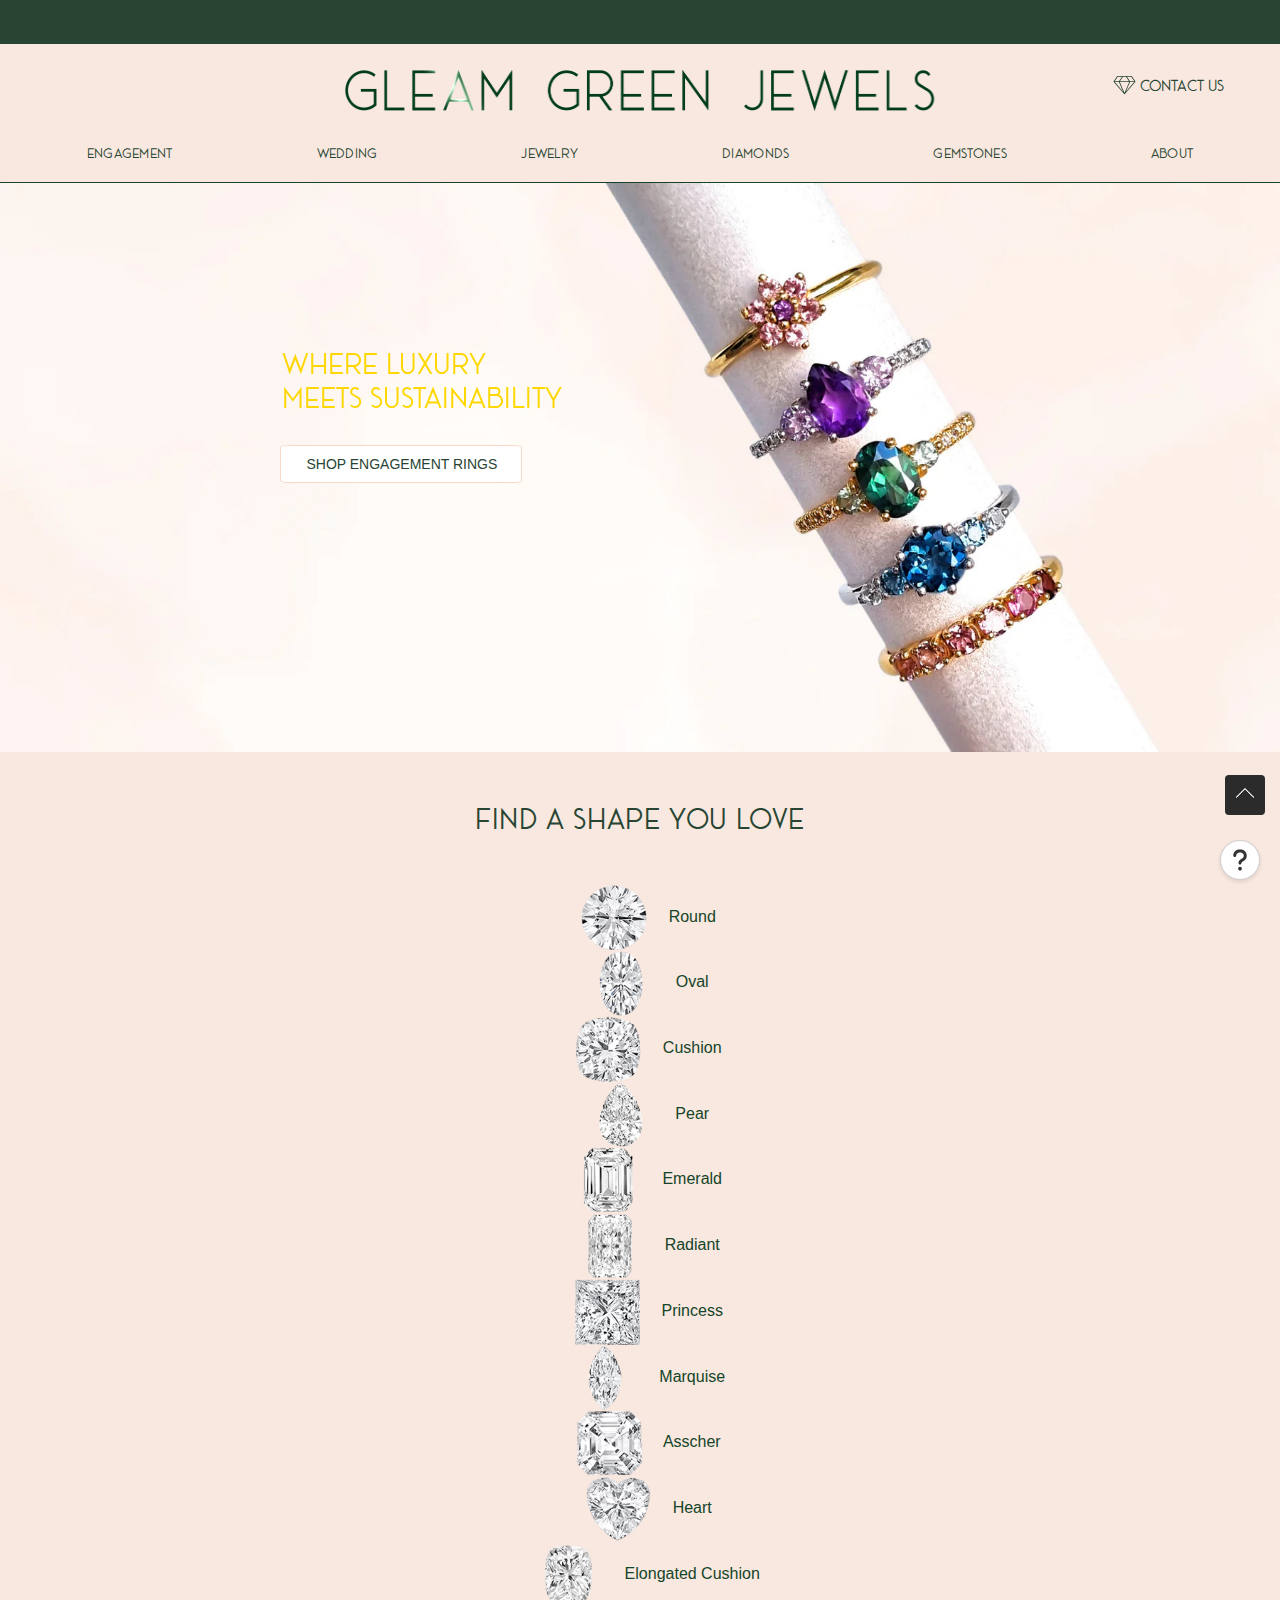
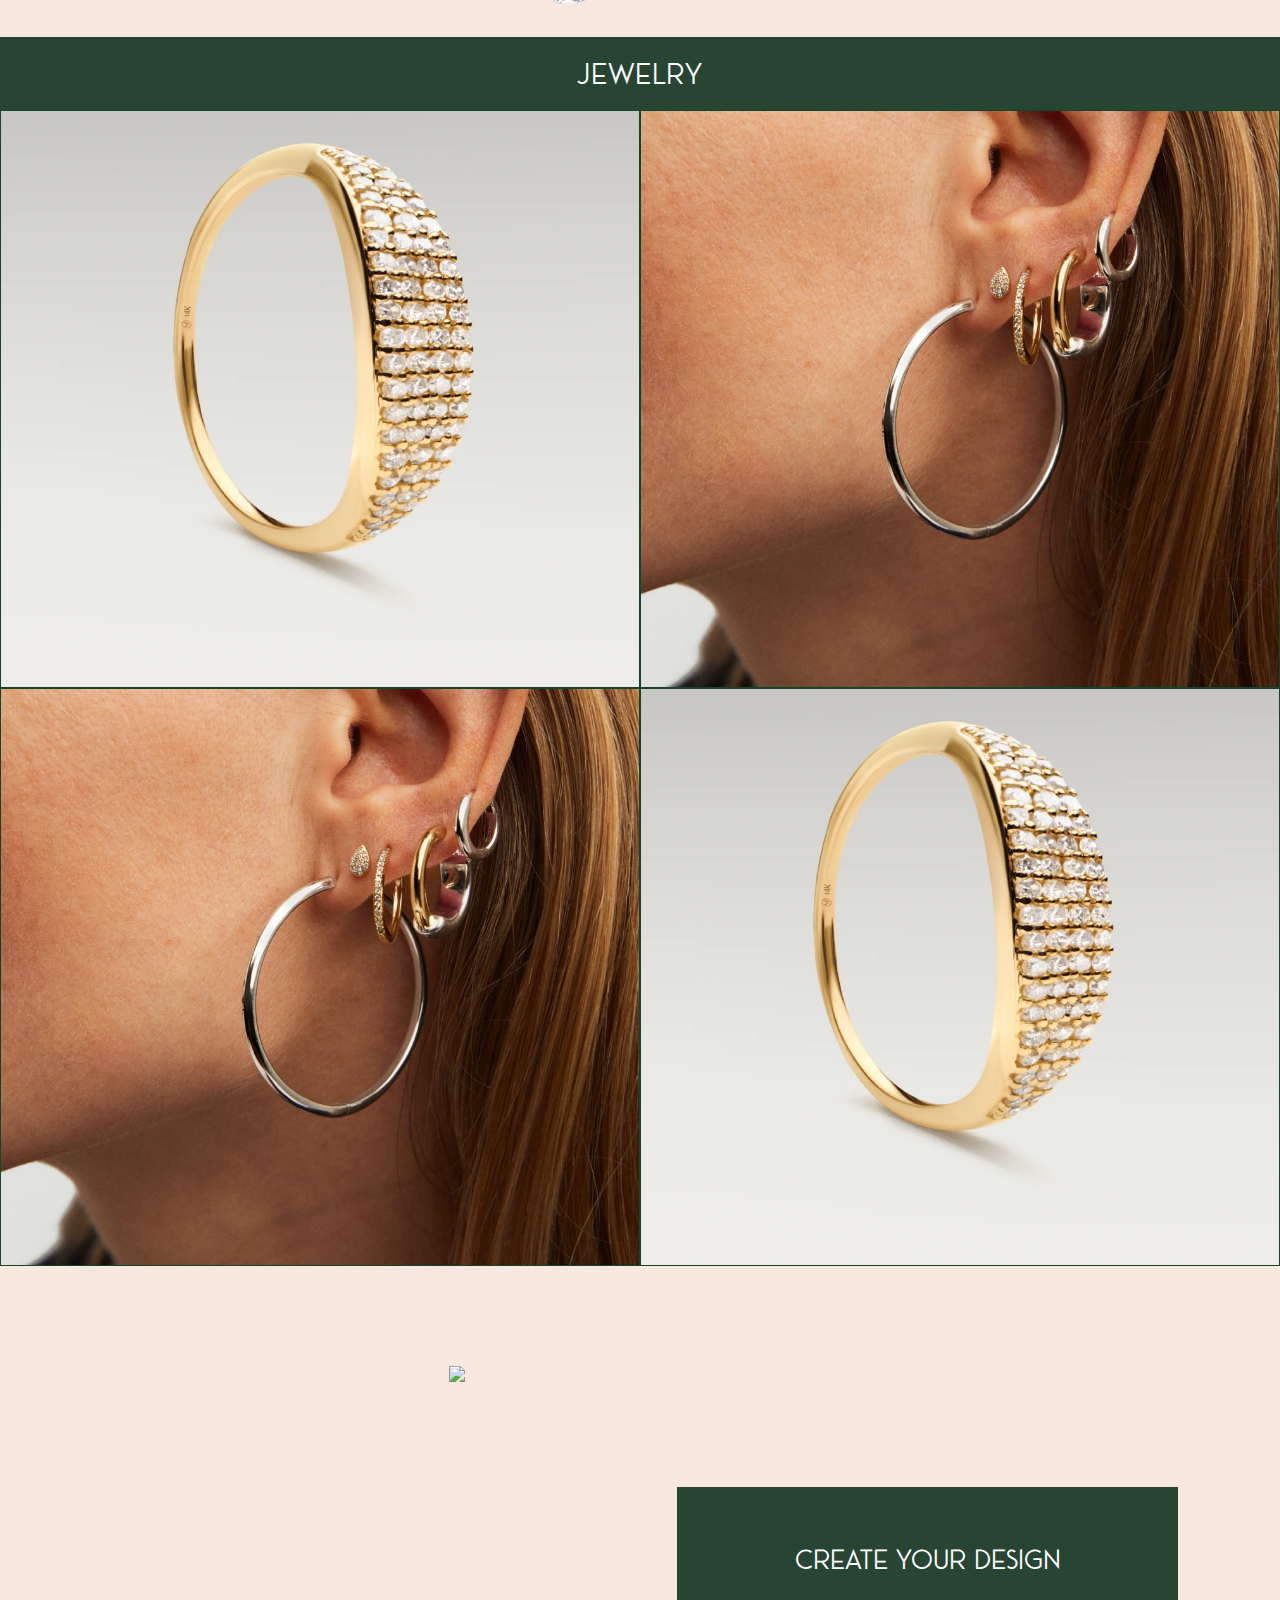
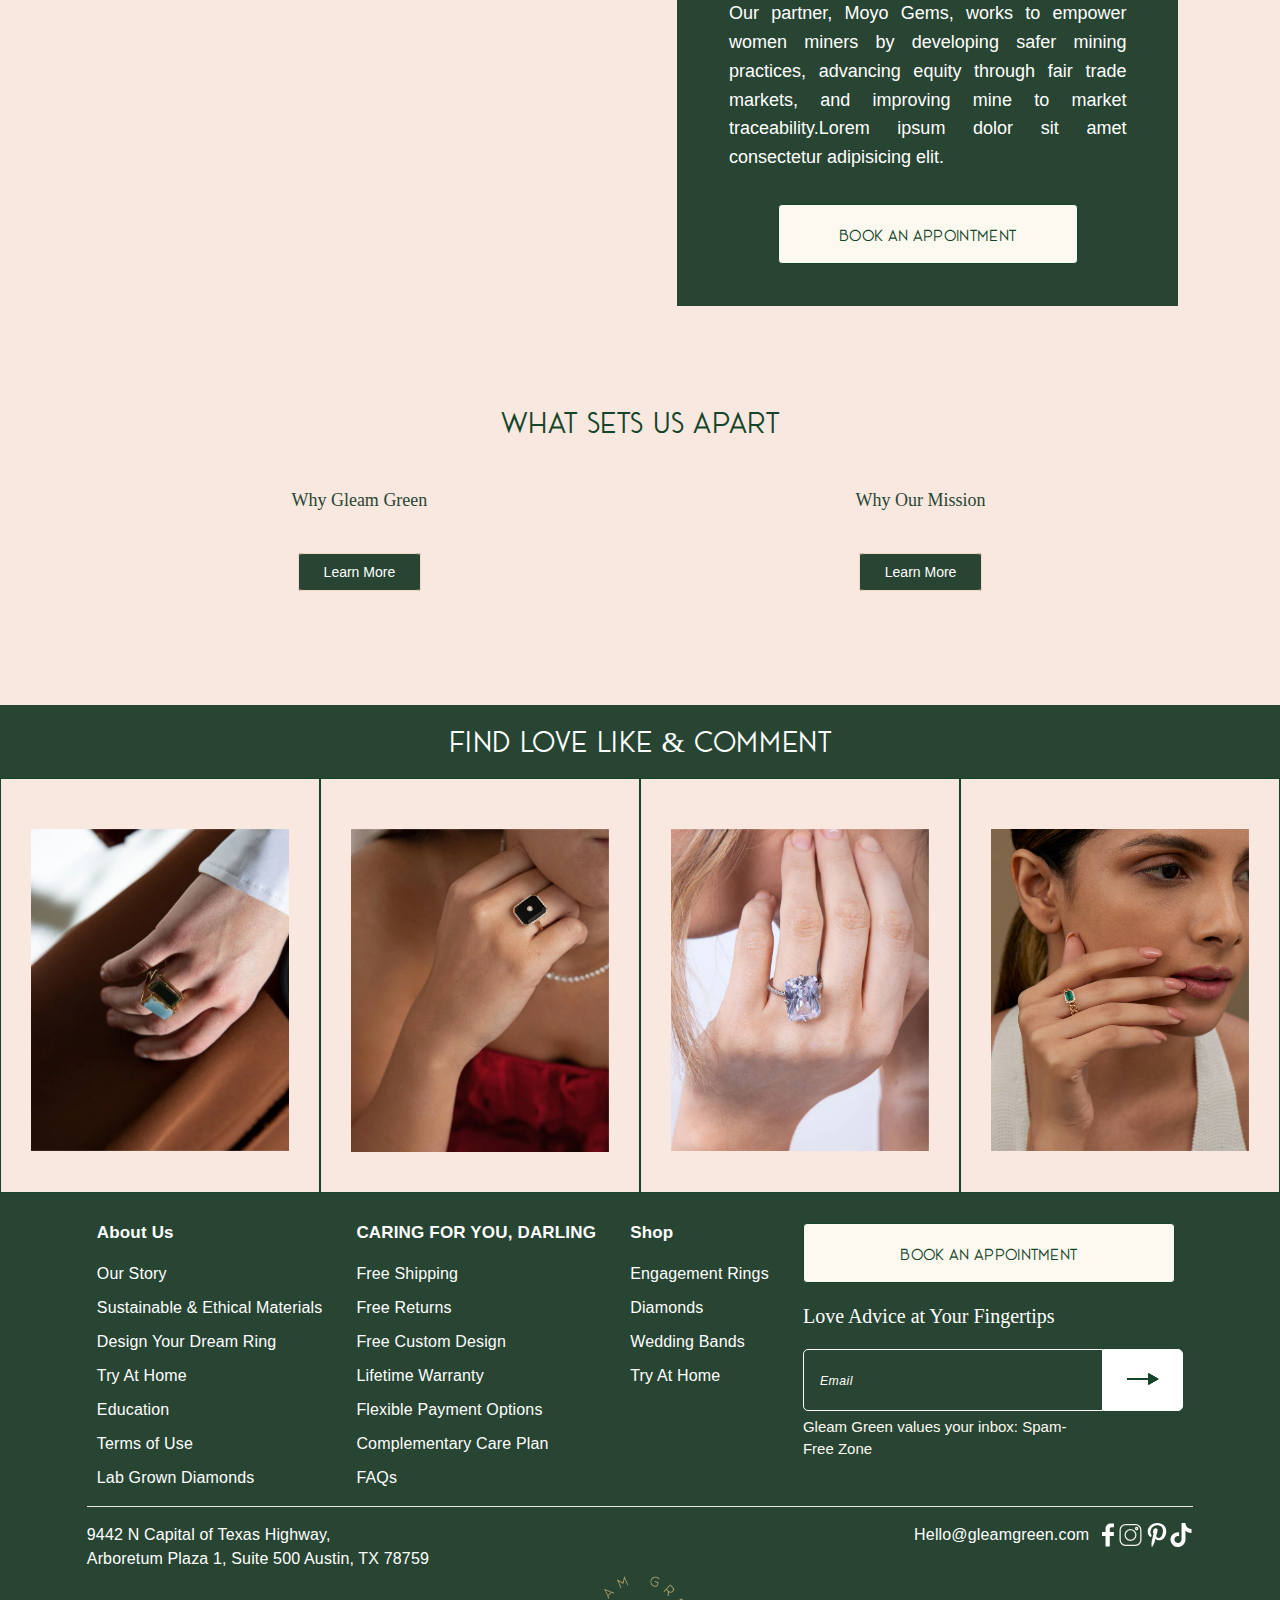
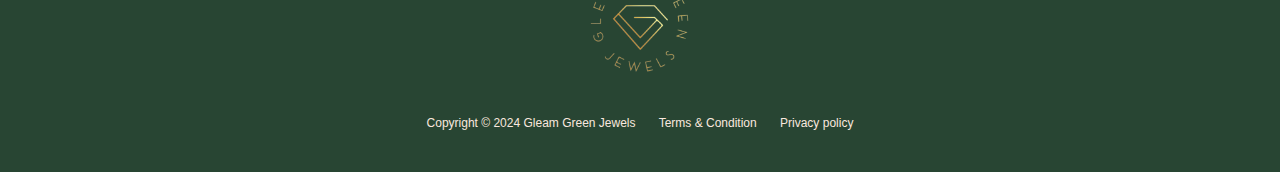
==== commit 021409c1: "index changes" ====
--- a/index.html
+++ b/index.html
@@ -2012,7 +2012,7 @@
           </div>
         </div>
       </div>
-      <!-- <script>
+      <script>
         function zoomIn(element) {
           var elements = document.querySelectorAll('.zoom-effect');
           elements.forEach(function(el) {
@@ -2026,7 +2026,7 @@
             el.style.transform = 'scale(1)';
           });
         }
-      </script> -->
+      </script>
 
       <section class="home-main-banner text-center position-relative clearfix">
         <div class="commitment-section-main position-relative" style="background-color: #F9E8DF">
@@ -2463,9 +2463,9 @@
           </div>
 
           <div class="footerbottem text-center" style="margin-top: 40px;">
-
             <p class="text-center" style="color: #F9E8DF;">Copyright © 2024 Gleam Green Jewels
-              &nbsp;&nbsp;&nbsp;&nbsp;&nbsp; Terms & Condition &nbsp;&nbsp;&nbsp;&nbsp;&nbsp; Privacy policy</p>
+              &nbsp;&nbsp;&nbsp;&nbsp;&nbsp; <a href="term-condition.html" style="color: #F9E8DF">Terms & Condition</a> &nbsp;&nbsp;&nbsp;&nbsp;&nbsp; <a href="privacypolicy.html" style="color:#F9E8DF">Privacy policy</a></p>
+  
 
           </div>
 
@@ -2473,7 +2473,10 @@
         </div>
       </div>
     </footer>
-  </div>
+  
+  
+
+  
 
   <a href="index.html" style="opacity: 100" role="button" aria-label="Back To Top" title="Back To Top"
     class="back-to-top rounded" rel="nofollow">
